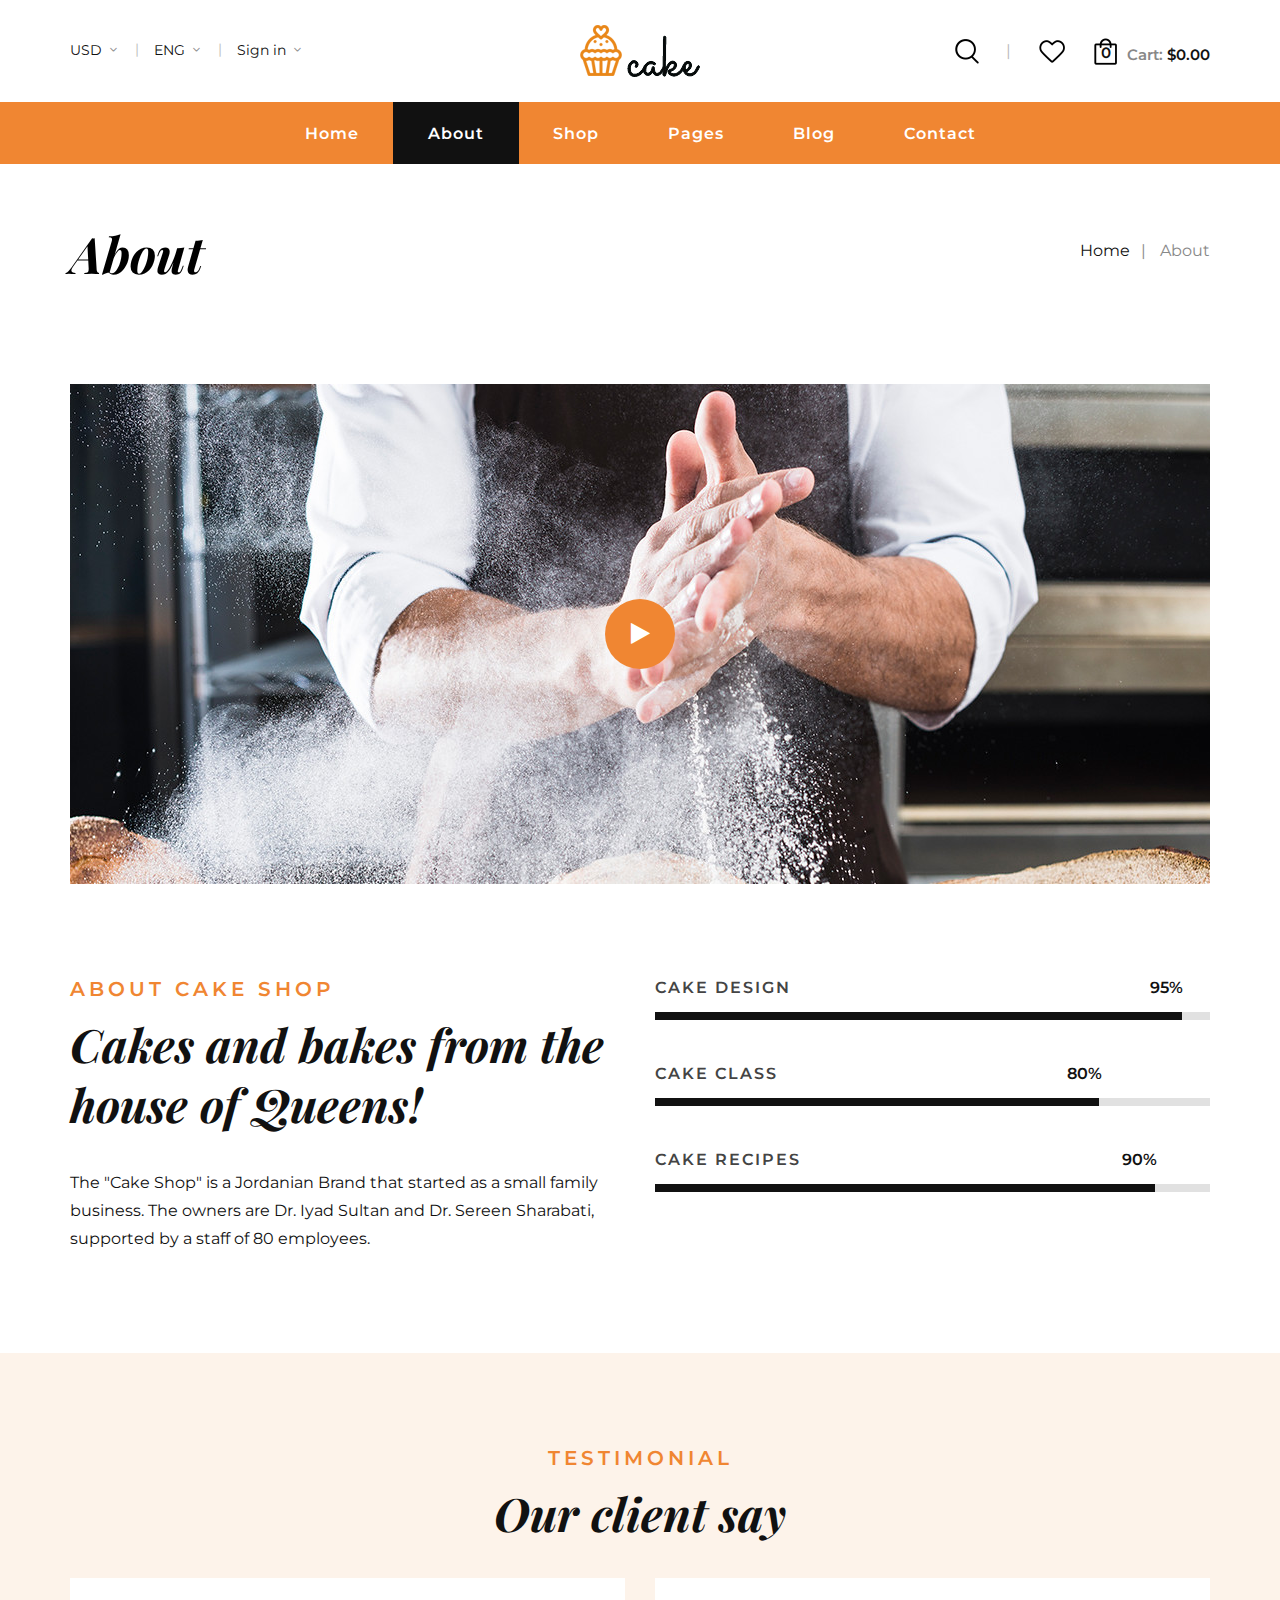
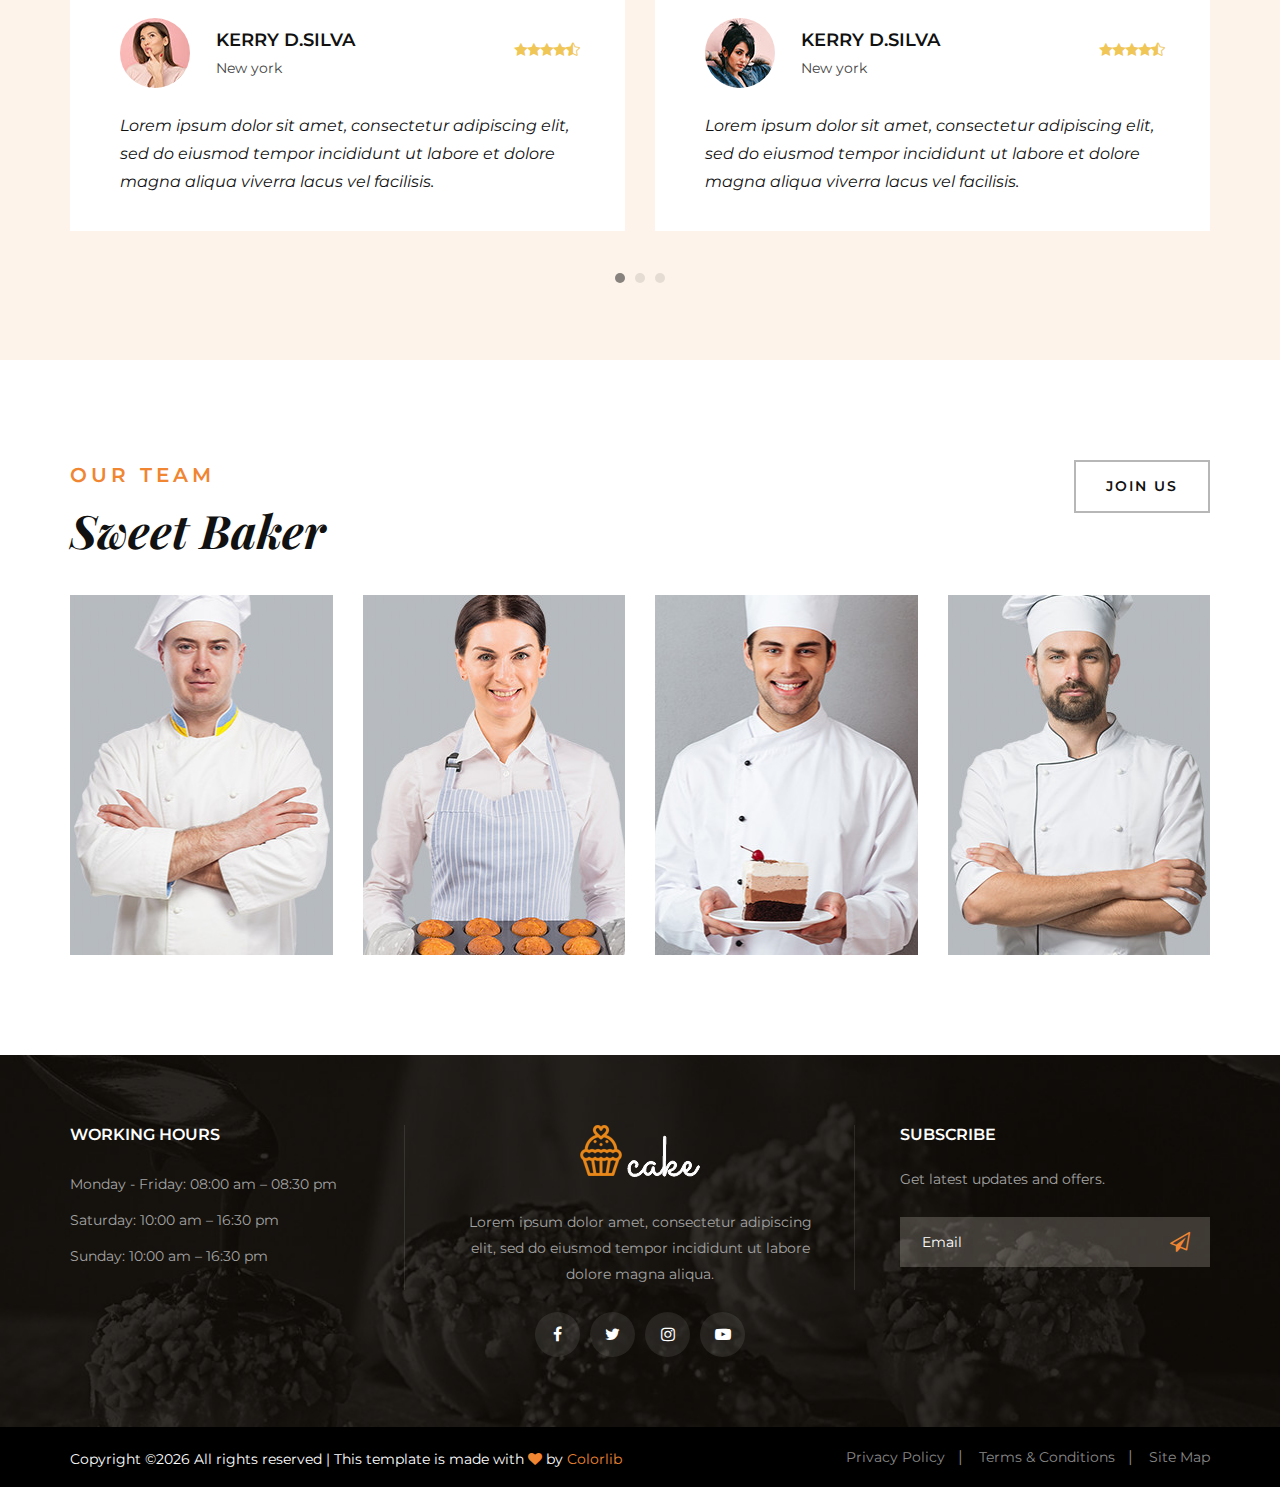
==== about.html @ ea049847 "first commit" ====
<!DOCTYPE html>
<html lang="zxx">

<head>
    <meta charset="UTF-8">
    <meta name="description" content="Cake Template">
    <meta name="keywords" content="Cake, unica, creative, html">
    <meta name="viewport" content="width=device-width, initial-scale=1.0">
    <meta http-equiv="X-UA-Compatible" content="ie=edge">
    <title>Cake | Template</title>

    <!-- Google Font -->
    <link href="https://fonts.googleapis.com/css2?family=Playfair+Display:wght@400;500;600;700;800;900&display=swap"
    rel="stylesheet">
    <link href="https://fonts.googleapis.com/css2?family=Montserrat:wght@300;400;500;600;700;800;900&display=swap"
    rel="stylesheet">

    <!-- Css Styles -->
    <link rel="stylesheet" href="css/bootstrap.min.css" type="text/css">
    <link rel="stylesheet" href="css/flaticon.css" type="text/css">
    <link rel="stylesheet" href="css/barfiller.css" type="text/css">
    <link rel="stylesheet" href="css/magnific-popup.css" type="text/css">
    <link rel="stylesheet" href="css/font-awesome.min.css" type="text/css">
    <link rel="stylesheet" href="css/elegant-icons.css" type="text/css">
    <link rel="stylesheet" href="css/nice-select.css" type="text/css">
    <link rel="stylesheet" href="css/owl.carousel.min.css" type="text/css">
    <link rel="stylesheet" href="css/slicknav.min.css" type="text/css">
    <link rel="stylesheet" href="css/style.css" type="text/css">
</head>

<body>
    <!-- Page Preloder -->
    <div id="preloder">
        <div class="loader"></div>
    </div>

    <!-- Offcanvas Menu Begin -->
    <div class="offcanvas-menu-overlay"></div>
    <div class="offcanvas-menu-wrapper">
        <div class="offcanvas__cart">
            <div class="offcanvas__cart__links">
                <a href="#" class="search-switch"><img src="img/icon/search.png" alt=""></a>
                <a href="#"><img src="img/icon/heart.png" alt=""></a>
            </div>
            <div class="offcanvas__cart__item">
                <a href="#"><img src="img/icon/cart.png" alt=""> <span>0</span></a>
                <div class="cart__price">Cart: <span>$0.00</span></div>
            </div>
        </div>
        <div class="offcanvas__logo">
            <a href="./index.html"><img src="img/logo.png" alt=""></a>
        </div>
        <div id="mobile-menu-wrap"></div>
        <div class="offcanvas__option">
            <ul>
                <li>USD <span class="arrow_carrot-down"></span>
                    <ul>
                        <li>EUR</li>
                        <li>USD</li>
                    </ul>
                </li>
                <li>ENG <span class="arrow_carrot-down"></span>
                    <ul>
                        <li>Spanish</li>
                        <li>ENG</li>
                    </ul>
                </li>
                <li><a href="#">Sign in</a> <span class="arrow_carrot-down"></span></li>
            </ul>
        </div>
    </div>
    <!-- Offcanvas Menu End -->

    <!-- Header Section Begin -->
    <header class="header">
        <div class="header__top">
            <div class="container">
                <div class="row">
                    <div class="col-lg-12">
                        <div class="header__top__inner">
                            <div class="header__top__left">
                                <ul>
                                    <li>USD <span class="arrow_carrot-down"></span>
                                        <ul>
                                            <li>EUR</li>
                                            <li>USD</li>
                                        </ul>
                                    </li>
                                    <li>ENG <span class="arrow_carrot-down"></span>
                                        <ul>
                                            <li>Spanish</li>
                                            <li>ENG</li>
                                        </ul>
                                    </li>
                                    <li><a href="#">Sign in</a> <span class="arrow_carrot-down"></span></li>
                                </ul>
                            </div>
                            <div class="header__logo">
                                <a href="./index.html"><img src="img/logo.png" alt=""></a>
                            </div>
                            <div class="header__top__right">
                                <div class="header__top__right__links">
                                    <a href="#" class="search-switch"><img src="img/icon/search.png" alt=""></a>
                                    <a href="#"><img src="img/icon/heart.png" alt=""></a>
                                </div>
                                <div class="header__top__right__cart">
                                    <a href="#"><img src="img/icon/cart.png" alt=""> <span>0</span></a>
                                    <div class="cart__price">Cart: <span>$0.00</span></div>
                                </div>
                            </div>
                        </div>
                    </div>
                </div>
                <div class="canvas__open"><i class="fa fa-bars"></i></div>
            </div>
        </div>
        <div class="container">
            <div class="row">
                <div class="col-lg-12">
                    <nav class="header__menu mobile-menu">
                        <ul>
                            <li><a href="./index.html">Home</a></li>
                            <li class="active"><a href="./about.html">About</a></li>
                            <li><a href="./shop.html">Shop</a></li>
                            <li><a href="#">Pages</a>
                                <ul class="dropdown">
                                    <li><a href="./shop-details.html">Shop Details</a></li>
                                    <li><a href="./shoping-cart.html">Shoping Cart</a></li>
                                    <li><a href="./checkout.html">Check Out</a></li>
                                    <li><a href="./wisslist.html">Wisslist</a></li>
                                    <li><a href="./Class.html">Class</a></li>
                                    <li><a href="./blog-details.html">Blog Details</a></li>
                                </ul>
                            </li>
                            <li><a href="./blog.html">Blog</a></li>
                            <li><a href="./contact.html">Contact</a></li>
                        </ul>
                    </nav>
                </div>
            </div>
        </div>
    </header>
    <!-- Header Section End -->

    <!-- Breadcrumb Begin -->
    <div class="breadcrumb-option">
        <div class="container">
            <div class="row">
                <div class="col-lg-6 col-md-6 col-sm-6">
                    <div class="breadcrumb__text">
                        <h2>About</h2>
                    </div>
                </div>
                <div class="col-lg-6 col-md-6 col-sm-6">
                    <div class="breadcrumb__links">
                        <a href="./index.html">Home</a>
                        <span>About</span>
                    </div>
                </div>
            </div>
        </div>
    </div>
    <!-- Breadcrumb End -->

    <!-- About Section Begin -->
    <section class="about spad">
        <div class="container">
            <div class="row">
                <div class="col-lg-12">
                    <div class="about__video set-bg" data-setbg="img/about-video.jpg">
                        <a href="https://www.youtube.com/watch?v=8PJ3_p7VqHw&list=RD8PJ3_p7VqHw&start_radio=1"
                        class="play-btn video-popup"><i class="fa fa-play"></i></a>
                    </div>
                </div>
            </div>
            <div class="row">
                <div class="col-lg-6 col-md-6">
                    <div class="about__text">
                        <div class="section-title">
                            <span>About Cake shop</span>
                            <h2>Cakes and bakes from the house of Queens!</h2>
                        </div>
                        <p>The "Cake Shop" is a Jordanian Brand that started as a small family business. The owners are
                        Dr. Iyad Sultan and Dr. Sereen Sharabati, supported by a staff of 80 employees.</p>
                    </div>
                </div>
                <div class="col-lg-6 col-md-6">
                    <div class="about__bar">
                        <div class="about__bar__item">
                            <p>Cake design</p>
                            <div id="bar1" class="barfiller">
                                <div class="tipWrap"><span class="tip"></span></div>
                                <span class="fill" data-percentage="95"></span>
                            </div>
                        </div>
                        <div class="about__bar__item">
                            <p>Cake Class</p>
                            <div id="bar2" class="barfiller">
                                <div class="tipWrap"><span class="tip"></span></div>
                                <span class="fill" data-percentage="80"></span>
                            </div>
                        </div>
                        <div class="about__bar__item">
                            <p>Cake Recipes</p>
                            <div id="bar3" class="barfiller">
                                <div class="tipWrap"><span class="tip"></span></div>
                                <span class="fill" data-percentage="90"></span>
                            </div>
                        </div>
                    </div>
                </div>
            </div>
        </div>
    </section>
    <!-- About Section End -->

    <!-- Testimonial Section Begin -->
    <section class="testimonial spad">
        <div class="container">
            <div class="row">
                <div class="col-lg-12 text-center">
                    <div class="section-title">
                        <span>Testimonial</span>
                        <h2>Our client say</h2>
                    </div>
                </div>
            </div>
            <div class="row">
                <div class="testimonial__slider owl-carousel">
                    <div class="col-lg-6">
                        <div class="testimonial__item">
                            <div class="testimonial__author">
                                <div class="testimonial__author__pic">
                                    <img src="img/testimonial/ta-1.jpg" alt="">
                                </div>
                                <div class="testimonial__author__text">
                                    <h5>Kerry D.Silva</h5>
                                    <span>New york</span>
                                </div>
                            </div>
                            <div class="rating">
                                <span class="icon_star"></span>
                                <span class="icon_star"></span>
                                <span class="icon_star"></span>
                                <span class="icon_star"></span>
                                <span class="icon_star-half_alt"></span>
                            </div>
                            <p>Lorem ipsum dolor sit amet, consectetur adipiscing elit, sed do eiusmod tempor incididunt
                            ut labore et dolore magna aliqua viverra lacus vel facilisis.</p>
                        </div>
                    </div>
                    <div class="col-lg-6">
                        <div class="testimonial__item">
                            <div class="testimonial__author">
                                <div class="testimonial__author__pic">
                                    <img src="img/testimonial/ta-2.jpg" alt="">
                                </div>
                                <div class="testimonial__author__text">
                                    <h5>Kerry D.Silva</h5>
                                    <span>New york</span>
                                </div>
                            </div>
                            <div class="rating">
                                <span class="icon_star"></span>
                                <span class="icon_star"></span>
                                <span class="icon_star"></span>
                                <span class="icon_star"></span>
                                <span class="icon_star-half_alt"></span>
                            </div>
                            <p>Lorem ipsum dolor sit amet, consectetur adipiscing elit, sed do eiusmod tempor incididunt
                            ut labore et dolore magna aliqua viverra lacus vel facilisis.</p>
                        </div>
                    </div>
                    <div class="col-lg-6">
                        <div class="testimonial__item">
                            <div class="testimonial__author">
                                <div class="testimonial__author__pic">
                                    <img src="img/testimonial/ta-1.jpg" alt="">
                                </div>
                                <div class="testimonial__author__text">
                                    <h5>Ophelia Nunez</h5>
                                    <span>London</span>
                                </div>
                            </div>
                            <div class="rating">
                                <span class="icon_star"></span>
                                <span class="icon_star"></span>
                                <span class="icon_star"></span>
                                <span class="icon_star"></span>
                                <span class="icon_star-half_alt"></span>
                            </div>
                            <p>Lorem ipsum dolor sit amet, consectetur adipiscing elit, sed do eiusmod tempor incididunt
                            ut labore et dolore magna aliqua viverra lacus vel facilisis.</p>
                        </div>
                    </div>
                    <div class="col-lg-6">
                        <div class="testimonial__item">
                            <div class="testimonial__author">
                                <div class="testimonial__author__pic">
                                    <img src="img/testimonial/ta-2.jpg" alt="">
                                </div>
                                <div class="testimonial__author__text">
                                    <h5>Kerry D.Silva</h5>
                                    <span>New york</span>
                                </div>
                            </div>
                            <div class="rating">
                                <span class="icon_star"></span>
                                <span class="icon_star"></span>
                                <span class="icon_star"></span>
                                <span class="icon_star"></span>
                                <span class="icon_star-half_alt"></span>
                            </div>
                            <p>Lorem ipsum dolor sit amet, consectetur adipiscing elit, sed do eiusmod tempor incididunt
                            ut labore et dolore magna aliqua viverra lacus vel facilisis.</p>
                        </div>
                    </div>
                    <div class="col-lg-6">
                        <div class="testimonial__item">
                            <div class="testimonial__author">
                                <div class="testimonial__author__pic">
                                    <img src="img/testimonial/ta-1.jpg" alt="">
                                </div>
                                <div class="testimonial__author__text">
                                    <h5>Ophelia Nunez</h5>
                                    <span>London</span>
                                </div>
                            </div>
                            <div class="rating">
                                <span class="icon_star"></span>
                                <span class="icon_star"></span>
                                <span class="icon_star"></span>
                                <span class="icon_star"></span>
                                <span class="icon_star-half_alt"></span>
                            </div>
                            <p>Lorem ipsum dolor sit amet, consectetur adipiscing elit, sed do eiusmod tempor incididunt
                            ut labore et dolore magna aliqua viverra lacus vel facilisis.</p>
                        </div>
                    </div>
                    <div class="col-lg-6">
                        <div class="testimonial__item">
                            <div class="testimonial__author">
                                <div class="testimonial__author__pic">
                                    <img src="img/testimonial/ta-2.jpg" alt="">
                                </div>
                                <div class="testimonial__author__text">
                                    <h5>Kerry D.Silva</h5>
                                    <span>New york</span>
                                </div>
                            </div>
                            <div class="rating">
                                <span class="icon_star"></span>
                                <span class="icon_star"></span>
                                <span class="icon_star"></span>
                                <span class="icon_star"></span>
                                <span class="icon_star-half_alt"></span>
                            </div>
                            <p>Lorem ipsum dolor sit amet, consectetur adipiscing elit, sed do eiusmod tempor incididunt
                            ut labore et dolore magna aliqua viverra lacus vel facilisis.</p>
                        </div>
                    </div>
                </div>
            </div>
        </div>
    </section>
    <!-- Testimonial Section End -->

    <!-- Team Section Begin -->
    <section class="team spad">
        <div class="container">
            <div class="row">
                <div class="col-lg-7 col-md-7 col-sm-7">
                    <div class="section-title">
                        <span>Our team</span>
                        <h2>Sweet Baker </h2>
                    </div>
                </div>
                <div class="col-lg-5 col-md-5 col-sm-5">
                    <div class="team__btn">
                        <a href="#" class="primary-btn">Join Us</a>
                    </div>
                </div>
            </div>
            <div class="row">
                <div class="col-lg-3  col-md-6 col-sm-6">
                    <div class="team__item set-bg" data-setbg="img/team/team-1.jpg">
                        <div class="team__item__text">
                            <h6>Randy Butler</h6>
                            <span>Decorater</span>
                            <div class="team__item__social">
                                <a href="#"><i class="fa fa-facebook"></i></a>
                                <a href="#"><i class="fa fa-twitter"></i></a>
                                <a href="#"><i class="fa fa-instagram"></i></a>
                                <a href="#"><i class="fa fa-youtube-play"></i></a>
                            </div>
                        </div>
                    </div>
                </div>
                <div class="col-lg-3  col-md-6 col-sm-6">
                    <div class="team__item set-bg" data-setbg="img/team/team-2.jpg">
                        <div class="team__item__text">
                            <h6>Randy Butler</h6>
                            <span>Decorater</span>
                            <div class="team__item__social">
                                <a href="#"><i class="fa fa-facebook"></i></a>
                                <a href="#"><i class="fa fa-twitter"></i></a>
                                <a href="#"><i class="fa fa-instagram"></i></a>
                                <a href="#"><i class="fa fa-youtube-play"></i></a>
                            </div>
                        </div>
                    </div>
                </div>
                <div class="col-lg-3  col-md-6 col-sm-6">
                    <div class="team__item set-bg" data-setbg="img/team/team-3.jpg">
                        <div class="team__item__text">
                            <h6>Randy Butler</h6>
                            <span>Decorater</span>
                            <div class="team__item__social">
                                <a href="#"><i class="fa fa-facebook"></i></a>
                                <a href="#"><i class="fa fa-twitter"></i></a>
                                <a href="#"><i class="fa fa-instagram"></i></a>
                                <a href="#"><i class="fa fa-youtube-play"></i></a>
                            </div>
                        </div>
                    </div>
                </div>
                <div class="col-lg-3  col-md-6 col-sm-6">
                    <div class="team__item set-bg" data-setbg="img/team/team-4.jpg">
                        <div class="team__item__text">
                            <h6>Randy Butler</h6>
                            <span>Decorater</span>
                            <div class="team__item__social">
                                <a href="#"><i class="fa fa-facebook"></i></a>
                                <a href="#"><i class="fa fa-twitter"></i></a>
                                <a href="#"><i class="fa fa-instagram"></i></a>
                                <a href="#"><i class="fa fa-youtube-play"></i></a>
                            </div>
                        </div>
                    </div>
                </div>
            </div>
        </div>
    </section>
    <!-- Team Section End -->

    <!-- Footer Section Begin -->
    <footer class="footer set-bg" data-setbg="img/footer-bg.jpg">
        <div class="container">
            <div class="row">
                <div class="col-lg-4 col-md-6 col-sm-6">
                    <div class="footer__widget">
                        <h6>WORKING HOURS</h6>
                        <ul>
                            <li>Monday - Friday: 08:00 am – 08:30 pm</li>
                            <li>Saturday: 10:00 am – 16:30 pm</li>
                            <li>Sunday: 10:00 am – 16:30 pm</li>
                        </ul>
                    </div>
                </div>
                <div class="col-lg-4 col-md-6 col-sm-6">
                    <div class="footer__about">
                        <div class="footer__logo">
                            <a href="#"><img src="img/footer-logo.png" alt=""></a>
                        </div>
                        <p>Lorem ipsum dolor amet, consectetur adipiscing elit, sed do eiusmod tempor incididunt ut
                        labore dolore magna aliqua.</p>
                        <div class="footer__social">
                            <a href="#"><i class="fa fa-facebook"></i></a>
                            <a href="#"><i class="fa fa-twitter"></i></a>
                            <a href="#"><i class="fa fa-instagram"></i></a>
                            <a href="#"><i class="fa fa-youtube-play"></i></a>
                        </div>
                    </div>
                </div>
                <div class="col-lg-4 col-md-6 col-sm-6">
                    <div class="footer__newslatter">
                        <h6>Subscribe</h6>
                        <p>Get latest updates and offers.</p>
                        <form action="#">
                            <input type="text" placeholder="Email">
                            <button type="submit"><i class="fa fa-send-o"></i></button>
                        </form>
                    </div>
                </div>
            </div>
        </div>
        <div class="copyright">
            <div class="container">
                <div class="row">
                    <div class="col-lg-7">
                        <p class="copyright__text text-white"><!-- Link back to Colorlib can't be removed. Template is licensed under CC BY 3.0. -->
                          Copyright &copy;<script>document.write(new Date().getFullYear());</script> All rights reserved | This template is made with <i class="fa fa-heart" aria-hidden="true"></i> by <a href="https://colorlib.com" target="_blank">Colorlib</a>
                          <!-- Link back to Colorlib can't be removed. Template is licensed under CC BY 3.0. -->
                      </p>
                  </div>
                  <div class="col-lg-5">
                    <div class="copyright__widget">
                        <ul>
                            <li><a href="#">Privacy Policy</a></li>
                            <li><a href="#">Terms & Conditions</a></li>
                            <li><a href="#">Site Map</a></li>
                        </ul>
                    </div>
                </div>
            </div>
        </div>
    </div>
</footer>
<!-- Footer Section End -->

<!-- Search Begin -->
<div class="search-model">
    <div class="h-100 d-flex align-items-center justify-content-center">
        <div class="search-close-switch">+</div>
        <form class="search-model-form">
            <input type="text" id="search-input" placeholder="Search here.....">
        </form>
    </div>
</div>
<!-- Search End -->

<!-- Js Plugins -->
<script src="js/jquery-3.3.1.min.js"></script>
<script src="js/bootstrap.min.js"></script>
<script src="js/jquery.nice-select.min.js"></script>
<script src="js/jquery.barfiller.js"></script>
<script src="js/jquery.magnific-popup.min.js"></script>
<script src="js/jquery.slicknav.js"></script>
<script src="js/owl.carousel.min.js"></script>
<script src="js/jquery.nicescroll.min.js"></script>
<script src="js/main.js"></script>
</body>

</html>
---- css/flaticon.css ----
/*
  	Flaticon icon font: Flaticon
  	Creation date: 08/11/2017 08:35
  	*/

@font-face {
  font-family: "Flaticon";
  src: url("../fonts/Flaticon.eot");
  src: url("../fonts/Flaticon.eot?#iefix") format("embedded-opentype"),
       url("../fonts/Flaticon.woff") format("woff"),
       url("../fonts/Flaticon.ttf") format("truetype"),
       url("../fonts/Flaticon.svg#Flaticon") format("svg");
  font-weight: normal;
  font-style: normal;
}

@media screen and (-webkit-min-device-pixel-ratio:0) {
  @font-face {
    font-family: "Flaticon";
    src: url("../fonts/Flaticon.svg#Flaticon") format("svg");
  }
}

[class^="flaticon-"]:before, [class*=" flaticon-"]:before,
[class^="flaticon-"]:after, [class*=" flaticon-"]:after {   
  font-family: Flaticon;
  font-size: 60px;
  font-style: normal;
}

.flaticon-001-strawberry:before { content: "\f100"; }
.flaticon-002-cake-14:before { content: "\f101"; }
.flaticon-003-cake-13:before { content: "\f102"; }
.flaticon-004-piece-of-cake:before { content: "\f103"; }
.flaticon-005-pancake:before { content: "\f104"; }
.flaticon-006-macarons:before { content: "\f105"; }
.flaticon-007-cake-12:before { content: "\f106"; }
.flaticon-008-lollipop-1:before { content: "\f107"; }
.flaticon-009-lollipop:before { content: "\f108"; }
.flaticon-010-cake-11:before { content: "\f109"; }
.flaticon-011-ice-cream-11:before { content: "\f10a"; }
.flaticon-012-ice-cream-10:before { content: "\f10b"; }
.flaticon-013-ice-cream-9:before { content: "\f10c"; }
.flaticon-014-ice-cream-8:before { content: "\f10d"; }
.flaticon-015-ice-cream-7:before { content: "\f10e"; }
.flaticon-016-ice-cream-6:before { content: "\f10f"; }
.flaticon-017-ice-cream-5:before { content: "\f110"; }
.flaticon-018-ice-cream-4:before { content: "\f111"; }
.flaticon-019-ice-cream-3:before { content: "\f112"; }
.flaticon-020-ice-cream-2:before { content: "\f113"; }
.flaticon-021-ice-cream-1:before { content: "\f114"; }
.flaticon-022-ice-cream:before { content: "\f115"; }
.flaticon-023-doughnut:before { content: "\f116"; }
.flaticon-024-cupcake-8:before { content: "\f117"; }
.flaticon-025-cupcake-7:before { content: "\f118"; }
.flaticon-026-cupcake-6:before { content: "\f119"; }
.flaticon-027-cupcake-5:before { content: "\f11a"; }
.flaticon-028-cupcake-4:before { content: "\f11b"; }
.flaticon-029-cupcake-3:before { content: "\f11c"; }
.flaticon-030-cupcake-2:before { content: "\f11d"; }
.flaticon-031-cupcake-1:before { content: "\f11e"; }
.flaticon-032-cupcake:before { content: "\f11f"; }
.flaticon-033-cake-10:before { content: "\f120"; }
.flaticon-034-chocolate-roll:before { content: "\f121"; }
.flaticon-035-cake-9:before { content: "\f122"; }
.flaticon-036-chocolate-1:before { content: "\f123"; }
.flaticon-037-chocolate:before { content: "\f124"; }
.flaticon-038-cake-8:before { content: "\f125"; }
.flaticon-039-candy-2:before { content: "\f126"; }
.flaticon-040-candy-1:before { content: "\f127"; }
.flaticon-041-candy:before { content: "\f128"; }
.flaticon-042-candies:before { content: "\f129"; }
.flaticon-043-cake-7:before { content: "\f12a"; }
.flaticon-044-cake-6:before { content: "\f12b"; }
.flaticon-045-cake-5:before { content: "\f12c"; }
.flaticon-046-cake-4:before { content: "\f12d"; }
.flaticon-047-cake-3:before { content: "\f12e"; }
.flaticon-048-cake-2:before { content: "\f12f"; }
.flaticon-049-cake-1:before { content: "\f130"; }
.flaticon-050-cake:before { content: "\f131"; }
---- css/barfiller.css ----
.barfiller {
    width:100%;
    height:12px;
    background:#fcfcfc;
    border:1px solid #ccc;
    position:relative;
    margin-bottom:20px;
    box-shadow: inset 1px 4px 9px -6px rgba(0,0,0,.5); 
    -moz-box-shadow: inset 1px 4px 9px -6px rgba(0,0,0,.5); 
}

.barfiller .fill {
    display:block;
    position:relative;
    width:0px;
    height:100%;
    background:#333;
    z-index:1;
}

.barfiller .tipWrap {
    display:none;
}

.barfiller .tip {
    margin-top:-30px;
    padding:2px 4px;
    font-size:11px;
    color:#fff;
    left:0px;
    position:absolute;
    z-index:2;
    background: #333;
} 

.barfiller .tip:after {
    border:solid;
    border-color:rgba(0,0,0,.8) transparent;
    border-width:6px 6px 0 6px;
    content:"";
    display:block;
    position:absolute;
    left:9px;
    top:100%;
    z-index:9
}
---- css/elegant-icons.css ----
@font-face {
	font-family: 'ElegantIcons';
	src:url('../fonts/ElegantIcons.eot');
	src:url('../fonts/ElegantIcons.eot?#iefix') format('embedded-opentype'),
		url('../fonts/ElegantIcons.woff') format('woff'),
		url('../fonts/ElegantIcons.ttf') format('truetype'),
		url('../fonts/ElegantIcons.svg#ElegantIcons') format('svg');
	font-weight: normal;
	font-style: normal;
}

/* Use the following CSS code if you want to use data attributes for inserting your icons */
[data-icon]:before {
	font-family: 'ElegantIcons';
	content: attr(data-icon);
	speak: none;
	font-weight: normal;
	font-variant: normal;
	text-transform: none;
	line-height: 1;
	-webkit-font-smoothing: antialiased;
	-moz-osx-font-smoothing: grayscale;
}

/* Use the following CSS code if you want to have a class per icon */
/*
Instead of a list of all class selectors,
you can use the generic selector below, but it's slower:
[class*="your-class-prefix"] {
*/
.arrow_up, .arrow_down, .arrow_left, .arrow_right, .arrow_left-up, .arrow_right-up, .arrow_right-down, .arrow_left-down, .arrow-up-down, .arrow_up-down_alt, .arrow_left-right_alt, .arrow_left-right, .arrow_expand_alt2, .arrow_expand_alt, .arrow_condense, .arrow_expand, .arrow_move, .arrow_carrot-up, .arrow_carrot-down, .arrow_carrot-left, .arrow_carrot-right, .arrow_carrot-2up, .arrow_carrot-2down, .arrow_carrot-2left, .arrow_carrot-2right, .arrow_carrot-up_alt2, .arrow_carrot-down_alt2, .arrow_carrot-left_alt2, .arrow_carrot-right_alt2, .arrow_carrot-2up_alt2, .arrow_carrot-2down_alt2, .arrow_carrot-2left_alt2, .arrow_carrot-2right_alt2, .arrow_triangle-up, .arrow_triangle-down, .arrow_triangle-left, .arrow_triangle-right, .arrow_triangle-up_alt2, .arrow_triangle-down_alt2, .arrow_triangle-left_alt2, .arrow_triangle-right_alt2, .arrow_back, .icon_minus-06, .icon_plus, .icon_close, .icon_check, .icon_minus_alt2, .icon_plus_alt2, .icon_close_alt2, .icon_check_alt2, .icon_zoom-out_alt, .icon_zoom-in_alt, .icon_search, .icon_box-empty, .icon_box-selected, .icon_minus-box, .icon_plus-box, .icon_box-checked, .icon_circle-empty, .icon_circle-slelected, .icon_stop_alt2, .icon_stop, .icon_pause_alt2, .icon_pause, .icon_menu, .icon_menu-square_alt2, .icon_menu-circle_alt2, .icon_ul, .icon_ol, .icon_adjust-horiz, .icon_adjust-vert, .icon_document_alt, .icon_documents_alt, .icon_pencil, .icon_pencil-edit_alt, .icon_pencil-edit, .icon_folder-alt, .icon_folder-open_alt, .icon_folder-add_alt, .icon_info_alt, .icon_error-oct_alt, .icon_error-circle_alt, .icon_error-triangle_alt, .icon_question_alt2, .icon_question, .icon_comment_alt, .icon_chat_alt, .icon_vol-mute_alt, .icon_volume-low_alt, .icon_volume-high_alt, .icon_quotations, .icon_quotations_alt2, .icon_clock_alt, .icon_lock_alt, .icon_lock-open_alt, .icon_key_alt, .icon_cloud_alt, .icon_cloud-upload_alt, .icon_cloud-download_alt, .icon_image, .icon_images, .icon_lightbulb_alt, .icon_gift_alt, .icon_house_alt, .icon_genius, .icon_mobile, .icon_tablet, .icon_laptop, .icon_desktop, .icon_camera_alt, .icon_mail_alt, .icon_cone_alt, .icon_ribbon_alt, .icon_bag_alt, .icon_creditcard, .icon_cart_alt, .icon_paperclip, .icon_tag_alt, .icon_tags_alt, .icon_trash_alt, .icon_cursor_alt, .icon_mic_alt, .icon_compass_alt, .icon_pin_alt, .icon_pushpin_alt, .icon_map_alt, .icon_drawer_alt, .icon_toolbox_alt, .icon_book_alt, .icon_calendar, .icon_film, .icon_table, .icon_contacts_alt, .icon_headphones, .icon_lifesaver, .icon_piechart, .icon_refresh, .icon_link_alt, .icon_link, .icon_loading, .icon_blocked, .icon_archive_alt, .icon_heart_alt, .icon_star_alt, .icon_star-half_alt, .icon_star, .icon_star-half, .icon_tools, .icon_tool, .icon_cog, .icon_cogs, .arrow_up_alt, .arrow_down_alt, .arrow_left_alt, .arrow_right_alt, .arrow_left-up_alt, .arrow_right-up_alt, .arrow_right-down_alt, .arrow_left-down_alt, .arrow_condense_alt, .arrow_expand_alt3, .arrow_carrot_up_alt, .arrow_carrot-down_alt, .arrow_carrot-left_alt, .arrow_carrot-right_alt, .arrow_carrot-2up_alt, .arrow_carrot-2dwnn_alt, .arrow_carrot-2left_alt, .arrow_carrot-2right_alt, .arrow_triangle-up_alt, .arrow_triangle-down_alt, .arrow_triangle-left_alt, .arrow_triangle-right_alt, .icon_minus_alt, .icon_plus_alt, .icon_close_alt, .icon_check_alt, .icon_zoom-out, .icon_zoom-in, .icon_stop_alt, .icon_menu-square_alt, .icon_menu-circle_alt, .icon_document, .icon_documents, .icon_pencil_alt, .icon_folder, .icon_folder-open, .icon_folder-add, .icon_folder_upload, .icon_folder_download, .icon_info, .icon_error-circle, .icon_error-oct, .icon_error-triangle, .icon_question_alt, .icon_comment, .icon_chat, .icon_vol-mute, .icon_volume-low, .icon_volume-high, .icon_quotations_alt, .icon_clock, .icon_lock, .icon_lock-open, .icon_key, .icon_cloud, .icon_cloud-upload, .icon_cloud-download, .icon_lightbulb, .icon_gift, .icon_house, .icon_camera, .icon_mail, .icon_cone, .icon_ribbon, .icon_bag, .icon_cart, .icon_tag, .icon_tags, .icon_trash, .icon_cursor, .icon_mic, .icon_compass, .icon_pin, .icon_pushpin, .icon_map, .icon_drawer, .icon_toolbox, .icon_book, .icon_contacts, .icon_archive, .icon_heart, .icon_profile, .icon_group, .icon_grid-2x2, .icon_grid-3x3, .icon_music, .icon_pause_alt, .icon_phone, .icon_upload, .icon_download, .social_facebook, .social_twitter, .social_pinterest, .social_googleplus, .social_tumblr, .social_tumbleupon, .social_wordpress, .social_instagram, .social_dribbble, .social_vimeo, .social_linkedin, .social_rss, .social_deviantart, .social_share, .social_myspace, .social_skype, .social_youtube, .social_picassa, .social_googledrive, .social_flickr, .social_blogger, .social_spotify, .social_delicious, .social_facebook_circle, .social_twitter_circle, .social_pinterest_circle, .social_googleplus_circle, .social_tumblr_circle, .social_stumbleupon_circle, .social_wordpress_circle, .social_instagram_circle, .social_dribbble_circle, .social_vimeo_circle, .social_linkedin_circle, .social_rss_circle, .social_deviantart_circle, .social_share_circle, .social_myspace_circle, .social_skype_circle, .social_youtube_circle, .social_picassa_circle, .social_googledrive_alt2, .social_flickr_circle, .social_blogger_circle, .social_spotify_circle, .social_delicious_circle, .social_facebook_square, .social_twitter_square, .social_pinterest_square, .social_googleplus_square, .social_tumblr_square, .social_stumbleupon_square, .social_wordpress_square, .social_instagram_square, .social_dribbble_square, .social_vimeo_square, .social_linkedin_square, .social_rss_square, .social_deviantart_square, .social_share_square, .social_myspace_square, .social_skype_square, .social_youtube_square, .social_picassa_square, .social_googledrive_square, .social_flickr_square, .social_blogger_square, .social_spotify_square, .social_delicious_square, .icon_printer, .icon_calulator, .icon_building, .icon_floppy, .icon_drive, .icon_search-2, .icon_id, .icon_id-2, .icon_puzzle, .icon_like, .icon_dislike, .icon_mug, .icon_currency, .icon_wallet, .icon_pens, .icon_easel, .icon_flowchart, .icon_datareport, .icon_briefcase, .icon_shield, .icon_percent, .icon_globe, .icon_globe-2, .icon_target, .icon_hourglass, .icon_balance, .icon_rook, .icon_printer-alt, .icon_calculator_alt, .icon_building_alt, .icon_floppy_alt, .icon_drive_alt, .icon_search_alt, .icon_id_alt, .icon_id-2_alt, .icon_puzzle_alt, .icon_like_alt, .icon_dislike_alt, .icon_mug_alt, .icon_currency_alt, .icon_wallet_alt, .icon_pens_alt, .icon_easel_alt, .icon_flowchart_alt, .icon_datareport_alt, .icon_briefcase_alt, .icon_shield_alt, .icon_percent_alt, .icon_globe_alt, .icon_clipboard {
	font-family: 'ElegantIcons';
	speak: none;
	font-style: normal;
	font-weight: normal;
	font-variant: normal;
	text-transform: none;
	line-height: 1;
	-webkit-font-smoothing: antialiased;
}
.arrow_up:before {
	content: "\21";
}
.arrow_down:before {
	content: "\22";
}
.arrow_left:before {
	content: "\23";
}
.arrow_right:before {
	content: "\24";
}
.arrow_left-up:before {
	content: "\25";
}
.arrow_right-up:before {
	content: "\26";
}
.arrow_right-down:before {
	content: "\27";
}
.arrow_left-down:before {
	content: "\28";
}
.arrow-up-down:before {
	content: "\29";
}
.arrow_up-down_alt:before {
	content: "\2a";
}
.arrow_left-right_alt:before {
	content: "\2b";
}
.arrow_left-right:before {
	content: "\2c";
}
.arrow_expand_alt2:before {
	content: "\2d";
}
.arrow_expand_alt:before {
	content: "\2e";
}
.arrow_condense:before {
	content: "\2f";
}
.arrow_expand:before {
	content: "\30";
}
.arrow_move:before {
	content: "\31";
}
.arrow_carrot-up:before {
	content: "\32";
}
.arrow_carrot-down:before {
	content: "\33";
}
.arrow_carrot-left:before {
	content: "\34";
}
.arrow_carrot-right:before {
	content: "\35";
}
.arrow_carrot-2up:before {
	content: "\36";
}
.arrow_carrot-2down:before {
	content: "\37";
}
.arrow_carrot-2left:before {
	content: "\38";
}
.arrow_carrot-2right:before {
	content: "\39";
}
.arrow_carrot-up_alt2:before {
	content: "\3a";
}
.arrow_carrot-down_alt2:before {
	content: "\3b";
}
.arrow_carrot-left_alt2:before {
	content: "\3c";
}
.arrow_carrot-right_alt2:before {
	content: "\3d";
}
.arrow_carrot-2up_alt2:before {
	content: "\3e";
}
.arrow_carrot-2down_alt2:before {
	content: "\3f";
}
.arrow_carrot-2left_alt2:before {
	content: "\40";
}
.arrow_carrot-2right_alt2:before {
	content: "\41";
}
.arrow_triangle-up:before {
	content: "\42";
}
.arrow_triangle-down:before {
	content: "\43";
}
.arrow_triangle-left:before {
	content: "\44";
}
.arrow_triangle-right:before {
	content: "\45";
}
.arrow_triangle-up_alt2:before {
	content: "\46";
}
.arrow_triangle-down_alt2:before {
	content: "\47";
}
.arrow_triangle-left_alt2:before {
	content: "\48";
}
.arrow_triangle-right_alt2:before {
	content: "\49";
}
.arrow_back:before {
	content: "\4a";
}
.icon_minus-06:before {
	content: "\4b";
}
.icon_plus:before {
	content: "\4c";
}
.icon_close:before {
	content: "\4d";
}
.icon_check:before {
	content: "\4e";
}
.icon_minus_alt2:before {
	content: "\4f";
}
.icon_plus_alt2:before {
	content: "\50";
}
.icon_close_alt2:before {
	content: "\51";
}
.icon_check_alt2:before {
	content: "\52";
}
.icon_zoom-out_alt:before {
	content: "\53";
}
.icon_zoom-in_alt:before {
	content: "\54";
}
.icon_search:before {
	content: "\55";
}
.icon_box-empty:before {
	content: "\56";
}
.icon_box-selected:before {
	content: "\57";
}
.icon_minus-box:before {
	content: "\58";
}
.icon_plus-box:before {
	content: "\59";
}
.icon_box-checked:before {
	content: "\5a";
}
.icon_circle-empty:before {
	content: "\5b";
}
.icon_circle-slelected:before {
	content: "\5c";
}
.icon_stop_alt2:before {
	content: "\5d";
}
.icon_stop:before {
	content: "\5e";
}
.icon_pause_alt2:before {
	content: "\5f";
}
.icon_pause:before {
	content: "\60";
}
.icon_menu:before {
	content: "\61";
}
.icon_menu-square_alt2:before {
	content: "\62";
}
.icon_menu-circle_alt2:before {
	content: "\63";
}
.icon_ul:before {
	content: "\64";
}
.icon_ol:before {
	content: "\65";
}
.icon_adjust-horiz:before {
	content: "\66";
}
.icon_adjust-vert:before {
	content: "\67";
}
.icon_document_alt:before {
	content: "\68";
}
.icon_documents_alt:before {
	content: "\69";
}
.icon_pencil:before {
	content: "\6a";
}
.icon_pencil-edit_alt:before {
	content: "\6b";
}
.icon_pencil-edit:before {
	content: "\6c";
}
.icon_folder-alt:before {
	content: "\6d";
}
.icon_folder-open_alt:before {
	content: "\6e";
}
.icon_folder-add_alt:before {
	content: "\6f";
}
.icon_info_alt:before {
	content: "\70";
}
.icon_error-oct_alt:before {
	content: "\71";
}
.icon_error-circle_alt:before {
	content: "\72";
}
.icon_error-triangle_alt:before {
	content: "\73";
}
.icon_question_alt2:before {
	content: "\74";
}
.icon_question:before {
	content: "\75";
}
.icon_comment_alt:before {
	content: "\76";
}
.icon_chat_alt:before {
	content: "\77";
}
.icon_vol-mute_alt:before {
	content: "\78";
}
.icon_volume-low_alt:before {
	content: "\79";
}
.icon_volume-high_alt:before {
	content: "\7a";
}
.icon_quotations:before {
	content: "\7b";
}
.icon_quotations_alt2:before {
	content: "\7c";
}
.icon_clock_alt:before {
	content: "\7d";
}
.icon_lock_alt:before {
	content: "\7e";
}
.icon_lock-open_alt:before {
	content: "\e000";
}
.icon_key_alt:before {
	content: "\e001";
}
.icon_cloud_alt:before {
	content: "\e002";
}
.icon_cloud-upload_alt:before {
	content: "\e003";
}
.icon_cloud-download_alt:before {
	content: "\e004";
}
.icon_image:before {
	content: "\e005";
}
.icon_images:before {
	content: "\e006";
}
.icon_lightbulb_alt:before {
	content: "\e007";
}
.icon_gift_alt:before {
	content: "\e008";
}
.icon_house_alt:before {
	content: "\e009";
}
.icon_genius:before {
	content: "\e00a";
}
.icon_mobile:before {
	content: "\e00b";
}
.icon_tablet:before {
	content: "\e00c";
}
.icon_laptop:before {
	content: "\e00d";
}
.icon_desktop:before {
	content: "\e00e";
}
.icon_camera_alt:before {
	content: "\e00f";
}
.icon_mail_alt:before {
	content: "\e010";
}
.icon_cone_alt:before {
	content: "\e011";
}
.icon_ribbon_alt:before {
	content: "\e012";
}
.icon_bag_alt:before {
	content: "\e013";
}
.icon_creditcard:before {
	content: "\e014";
}
.icon_cart_alt:before {
	content: "\e015";
}
.icon_paperclip:before {
	content: "\e016";
}
.icon_tag_alt:before {
	content: "\e017";
}
.icon_tags_alt:before {
	content: "\e018";
}
.icon_trash_alt:before {
	content: "\e019";
}
.icon_cursor_alt:before {
	content: "\e01a";
}
.icon_mic_alt:before {
	content: "\e01b";
}
.icon_compass_alt:before {
	content: "\e01c";
}
.icon_pin_alt:before {
	content: "\e01d";
}
.icon_pushpin_alt:before {
	content: "\e01e";
}
.icon_map_alt:before {
	content: "\e01f";
}
.icon_drawer_alt:before {
	content: "\e020";
}
.icon_toolbox_alt:before {
	content: "\e021";
}
.icon_book_alt:before {
	content: "\e022";
}
.icon_calendar:before {
	content: "\e023";
}
.icon_film:before {
	content: "\e024";
}
.icon_table:before {
	content: "\e025";
}
.icon_contacts_alt:before {
	content: "\e026";
}
.icon_headphones:before {
	content: "\e027";
}
.icon_lifesaver:before {
	content: "\e028";
}
.icon_piechart:before {
	content: "\e029";
}
.icon_refresh:before {
	content: "\e02a";
}
.icon_link_alt:before {
	content: "\e02b";
}
.icon_link:before {
	content: "\e02c";
}
.icon_loading:before {
	content: "\e02d";
}
.icon_blocked:before {
	content: "\e02e";
}
.icon_archive_alt:before {
	content: "\e02f";
}
.icon_heart_alt:before {
	content: "\e030";
}
.icon_star_alt:before {
	content: "\e031";
}
.icon_star-half_alt:before {
	content: "\e032";
}
.icon_star:before {
	content: "\e033";
}
.icon_star-half:before {
	content: "\e034";
}
.icon_tools:before {
	content: "\e035";
}
.icon_tool:before {
	content: "\e036";
}
.icon_cog:before {
	content: "\e037";
}
.icon_cogs:before {
	content: "\e038";
}
.arrow_up_alt:before {
	content: "\e039";
}
.arrow_down_alt:before {
	content: "\e03a";
}
.arrow_left_alt:before {
	content: "\e03b";
}
.arrow_right_alt:before {
	content: "\e03c";
}
.arrow_left-up_alt:before {
	content: "\e03d";
}
.arrow_right-up_alt:before {
	content: "\e03e";
}
.arrow_right-down_alt:before {
	content: "\e03f";
}
.arrow_left-down_alt:before {
	content: "\e040";
}
.arrow_condense_alt:before {
	content: "\e041";
}
.arrow_expand_alt3:before {
	content: "\e042";
}
.arrow_carrot_up_alt:before {
	content: "\e043";
}
.arrow_carrot-down_alt:before {
	content: "\e044";
}
.arrow_carrot-left_alt:before {
	content: "\e045";
}
.arrow_carrot-right_alt:before {
	content: "\e046";
}
.arrow_carrot-2up_alt:before {
	content: "\e047";
}
.arrow_carrot-2dwnn_alt:before {
	content: "\e048";
}
.arrow_carrot-2left_alt:before {
	content: "\e049";
}
.arrow_carrot-2right_alt:before {
	content: "\e04a";
}
.arrow_triangle-up_alt:before {
	content: "\e04b";
}
.arrow_triangle-down_alt:before {
	content: "\e04c";
}
.arrow_triangle-left_alt:before {
	content: "\e04d";
}
.arrow_triangle-right_alt:before {
	content: "\e04e";
}
.icon_minus_alt:before {
	content: "\e04f";
}
.icon_plus_alt:before {
	content: "\e050";
}
.icon_close_alt:before {
	content: "\e051";
}
.icon_check_alt:before {
	content: "\e052";
}
.icon_zoom-out:before {
	content: "\e053";
}
.icon_zoom-in:before {
	content: "\e054";
}
.icon_stop_alt:before {
	content: "\e055";
}
.icon_menu-square_alt:before {
	content: "\e056";
}
.icon_menu-circle_alt:before {
	content: "\e057";
}
.icon_document:before {
	content: "\e058";
}
.icon_documents:before {
	content: "\e059";
}
.icon_pencil_alt:before {
	content: "\e05a";
}
.icon_folder:before {
	content: "\e05b";
}
.icon_folder-open:before {
	content: "\e05c";
}
.icon_folder-add:before {
	content: "\e05d";
}
.icon_folder_upload:before {
	content: "\e05e";
}
.icon_folder_download:before {
	content: "\e05f";
}
.icon_info:before {
	content: "\e060";
}
.icon_error-circle:before {
	content: "\e061";
}
.icon_error-oct:before {
	content: "\e062";
}
.icon_error-triangle:before {
	content: "\e063";
}
.icon_question_alt:before {
	content: "\e064";
}
.icon_comment:before {
	content: "\e065";
}
.icon_chat:before {
	content: "\e066";
}
.icon_vol-mute:before {
	content: "\e067";
}
.icon_volume-low:before {
	content: "\e068";
}
.icon_volume-high:before {
	content: "\e069";
}
.icon_quotations_alt:before {
	content: "\e06a";
}
.icon_clock:before {
	content: "\e06b";
}
.icon_lock:before {
	content: "\e06c";
}
.icon_lock-open:before {
	content: "\e06d";
}
.icon_key:before {
	content: "\e06e";
}
.icon_cloud:before {
	content: "\e06f";
}
.icon_cloud-upload:before {
	content: "\e070";
}
.icon_cloud-download:before {
	content: "\e071";
}
.icon_lightbulb:before {
	content: "\e072";
}
.icon_gift:before {
	content: "\e073";
}
.icon_house:before {
	content: "\e074";
}
.icon_camera:before {
	content: "\e075";
}
.icon_mail:before {
	content: "\e076";
}
.icon_cone:before {
	content: "\e077";
}
.icon_ribbon:before {
	content: "\e078";
}
.icon_bag:before {
	content: "\e079";
}
.icon_cart:before {
	content: "\e07a";
}
.icon_tag:before {
	content: "\e07b";
}
.icon_tags:before {
	content: "\e07c";
}
.icon_trash:before {
	content: "\e07d";
}
.icon_cursor:before {
	content: "\e07e";
}
.icon_mic:before {
	content: "\e07f";
}
.icon_compass:before {
	content: "\e080";
}
.icon_pin:before {
	content: "\e081";
}
.icon_pushpin:before {
	content: "\e082";
}
.icon_map:before {
	content: "\e083";
}
.icon_drawer:before {
	content: "\e084";
}
.icon_toolbox:before {
	content: "\e085";
}
.icon_book:before {
	content: "\e086";
}
.icon_contacts:before {
	content: "\e087";
}
.icon_archive:before {
	content: "\e088";
}
.icon_heart:before {
	content: "\e089";
}
.icon_profile:before {
	content: "\e08a";
}
.icon_group:before {
	content: "\e08b";
}
.icon_grid-2x2:before {
	content: "\e08c";
}
.icon_grid-3x3:before {
	content: "\e08d";
}
.icon_music:before {
	content: "\e08e";
}
.icon_pause_alt:before {
	content: "\e08f";
}
.icon_phone:before {
	content: "\e090";
}
.icon_upload:before {
	content: "\e091";
}
.icon_download:before {
	content: "\e092";
}
.social_facebook:before {
	content: "\e093";
}
.social_twitter:before {
	content: "\e094";
}
.social_pinterest:before {
	content: "\e095";
}
.social_googleplus:before {
	content: "\e096";
}
.social_tumblr:before {
	content: "\e097";
}
.social_tumbleupon:before {
	content: "\e098";
}
.social_wordpress:before {
	content: "\e099";
}
.social_instagram:before {
	content: "\e09a";
}
.social_dribbble:before {
	content: "\e09b";
}
.social_vimeo:before {
	content: "\e09c";
}
.social_linkedin:before {
	content: "\e09d";
}
.social_rss:before {
	content: "\e09e";
}
.social_deviantart:before {
	content: "\e09f";
}
.social_share:before {
	content: "\e0a0";
}
.social_myspace:before {
	content: "\e0a1";
}
.social_skype:before {
	content: "\e0a2";
}
.social_youtube:before {
	content: "\e0a3";
}
.social_picassa:before {
	content: "\e0a4";
}
.social_googledrive:before {
	content: "\e0a5";
}
.social_flickr:before {
	content: "\e0a6";
}
.social_blogger:before {
	content: "\e0a7";
}
.social_spotify:before {
	content: "\e0a8";
}
.social_delicious:before {
	content: "\e0a9";
}
.social_facebook_circle:before {
	content: "\e0aa";
}
.social_twitter_circle:before {
	content: "\e0ab";
}
.social_pinterest_circle:before {
	content: "\e0ac";
}
.social_googleplus_circle:before {
	content: "\e0ad";
}
.social_tumblr_circle:before {
	content: "\e0ae";
}
.social_stumbleupon_circle:before {
	content: "\e0af";
}
.social_wordpress_circle:before {
	content: "\e0b0";
}
.social_instagram_circle:before {
	content: "\e0b1";
}
.social_dribbble_circle:before {
	content: "\e0b2";
}
.social_vimeo_circle:before {
	content: "\e0b3";
}
.social_linkedin_circle:before {
	content: "\e0b4";
}
.social_rss_circle:before {
	content: "\e0b5";
}
.social_deviantart_circle:before {
	content: "\e0b6";
}
.social_share_circle:before {
	content: "\e0b7";
}
.social_myspace_circle:before {
	content: "\e0b8";
}
.social_skype_circle:before {
	content: "\e0b9";
}
.social_youtube_circle:before {
	content: "\e0ba";
}
.social_picassa_circle:before {
	content: "\e0bb";
}
.social_googledrive_alt2:before {
	content: "\e0bc";
}
.social_flickr_circle:before {
	content: "\e0bd";
}
.social_blogger_circle:before {
	content: "\e0be";
}
.social_spotify_circle:before {
	content: "\e0bf";
}
.social_delicious_circle:before {
	content: "\e0c0";
}
.social_facebook_square:before {
	content: "\e0c1";
}
.social_twitter_square:before {
	content: "\e0c2";
}
.social_pinterest_square:before {
	content: "\e0c3";
}
.social_googleplus_square:before {
	content: "\e0c4";
}
.social_tumblr_square:before {
	content: "\e0c5";
}
.social_stumbleupon_square:before {
	content: "\e0c6";
}
.social_wordpress_square:before {
	content: "\e0c7";
}
.social_instagram_square:before {
	content: "\e0c8";
}
.social_dribbble_square:before {
	content: "\e0c9";
}
.social_vimeo_square:before {
	content: "\e0ca";
}
.social_linkedin_square:before {
	content: "\e0cb";
}
.social_rss_square:before {
	content: "\e0cc";
}
.social_deviantart_square:before {
	content: "\e0cd";
}
.social_share_square:before {
	content: "\e0ce";
}
.social_myspace_square:before {
	content: "\e0cf";
}
.social_skype_square:before {
	content: "\e0d0";
}
.social_youtube_square:before {
	content: "\e0d1";
}
.social_picassa_square:before {
	content: "\e0d2";
}
.social_googledrive_square:before {
	content: "\e0d3";
}
.social_flickr_square:before {
	content: "\e0d4";
}
.social_blogger_square:before {
	content: "\e0d5";
}
.social_spotify_square:before {
	content: "\e0d6";
}
.social_delicious_square:before {
	content: "\e0d7";
}
.icon_printer:before {
	content: "\e103";
}
.icon_calulator:before {
	content: "\e0ee";
}
.icon_building:before {
	content: "\e0ef";
}
.icon_floppy:before {
	content: "\e0e8";
}
.icon_drive:before {
	content: "\e0ea";
}
.icon_search-2:before {
	content: "\e101";
}
.icon_id:before {
	content: "\e107";
}
.icon_id-2:before {
	content: "\e108";
}
.icon_puzzle:before {
	content: "\e102";
}
.icon_like:before {
	content: "\e106";
}
.icon_dislike:before {
	content: "\e0eb";
}
.icon_mug:before {
	content: "\e105";
}
.icon_currency:before {
	content: "\e0ed";
}
.icon_wallet:before {
	content: "\e100";
}
.icon_pens:before {
	content: "\e104";
}
.icon_easel:before {
	content: "\e0e9";
}
.icon_flowchart:before {
	content: "\e109";
}
.icon_datareport:before {
	content: "\e0ec";
}
.icon_briefcase:before {
	content: "\e0fe";
}
.icon_shield:before {
	content: "\e0f6";
}
.icon_percent:before {
	content: "\e0fb";
}
.icon_globe:before {
	content: "\e0e2";
}
.icon_globe-2:before {
	content: "\e0e3";
}
.icon_target:before {
	content: "\e0f5";
}
.icon_hourglass:before {
	content: "\e0e1";
}
.icon_balance:before {
	content: "\e0ff";
}
.icon_rook:before {
	content: "\e0f8";
}
.icon_printer-alt:before {
	content: "\e0fa";
}
.icon_calculator_alt:before {
	content: "\e0e7";
}
.icon_building_alt:before {
	content: "\e0fd";
}
.icon_floppy_alt:before {
	content: "\e0e4";
}
.icon_drive_alt:before {
	content: "\e0e5";
}
.icon_search_alt:before {
	content: "\e0f7";
}
.icon_id_alt:before {
	content: "\e0e0";
}
.icon_id-2_alt:before {
	content: "\e0fc";
}
.icon_puzzle_alt:before {
	content: "\e0f9";
}
.icon_like_alt:before {
	content: "\e0dd";
}
.icon_dislike_alt:before {
	content: "\e0f1";
}
.icon_mug_alt:before {
	content: "\e0dc";
}
.icon_currency_alt:before {
	content: "\e0f3";
}
.icon_wallet_alt:before {
	content: "\e0d8";
}
.icon_pens_alt:before {
	content: "\e0db";
}
.icon_easel_alt:before {
	content: "\e0f0";
}
.icon_flowchart_alt:before {
	content: "\e0df";
}
.icon_datareport_alt:before {
	content: "\e0f2";
}
.icon_briefcase_alt:before {
	content: "\e0f4";
}
.icon_shield_alt:before {
	content: "\e0d9";
}
.icon_percent_alt:before {
	content: "\e0da";
}
.icon_globe_alt:before {
	content: "\e0de";
}
.icon_clipboard:before {
	content: "\e0e6";
}


	.glyph {
		float: left;
		text-align: center;
		padding: .75em;
		margin: .4em 1.5em .75em 0;
		width: 6em;
text-shadow: none;
	}
        .glyph_big {
        font-size: 128px;
        color: #59c5dc;
        float: left;
        margin-right: 20px;
        }

        .glyph div { padding-bottom: 10px;}

	.glyph input {
		font-family: consolas, monospace;
		font-size: 12px;
		width: 100%;
		text-align: center;
		border: 0;
		box-shadow: 0 0 0 1px #ccc;
		padding: .2em;
                -moz-border-radius: 5px;
                -webkit-border-radius: 5px;
	}
	.centered {
		margin-left: auto;
		margin-right: auto;
	}
	.glyph .fs1 {
		font-size: 2em;
	}
---- css/nice-select.css ----
.nice-select {
  -webkit-tap-highlight-color: transparent;
  background-color: #fff;
  border-radius: 5px;
  border: solid 1px #e8e8e8;
  box-sizing: border-box;
  clear: both;
  cursor: pointer;
  display: block;
  float: left;
  font-family: inherit;
  font-size: 14px;
  font-weight: normal;
  height: 42px;
  line-height: 40px;
  outline: none;
  padding-left: 18px;
  padding-right: 30px;
  position: relative;
  text-align: left !important;
  -webkit-transition: all 0.2s ease-in-out;
  transition: all 0.2s ease-in-out;
  -webkit-user-select: none;
     -moz-user-select: none;
      -ms-user-select: none;
          user-select: none;
  white-space: nowrap;
  width: auto; }
  .nice-select:hover {
    border-color: #dbdbdb; }
  .nice-select:active, .nice-select.open, .nice-select:focus {
    border-color: #999; }
  .nice-select:after {
    border-bottom: 2px solid #999;
    border-right: 2px solid #999;
    content: '';
    display: block;
    height: 5px;
    margin-top: -4px;
    pointer-events: none;
    position: absolute;
    right: 12px;
    top: 50%;
    -webkit-transform-origin: 66% 66%;
        -ms-transform-origin: 66% 66%;
            transform-origin: 66% 66%;
    -webkit-transform: rotate(45deg);
        -ms-transform: rotate(45deg);
            transform: rotate(45deg);
    -webkit-transition: all 0.15s ease-in-out;
    transition: all 0.15s ease-in-out;
    width: 5px; }
  .nice-select.open:after {
    -webkit-transform: rotate(-135deg);
        -ms-transform: rotate(-135deg);
            transform: rotate(-135deg); }
  .nice-select.open .list {
    opacity: 1;
    pointer-events: auto;
    -webkit-transform: scale(1) translateY(0);
        -ms-transform: scale(1) translateY(0);
            transform: scale(1) translateY(0); }
  .nice-select.disabled {
    border-color: #ededed;
    color: #999;
    pointer-events: none; }
    .nice-select.disabled:after {
      border-color: #cccccc; }
  .nice-select.wide {
    width: 100%; }
    .nice-select.wide .list {
      left: 0 !important;
      right: 0 !important; }
  .nice-select.right {
    float: right; }
    .nice-select.right .list {
      left: auto;
      right: 0; }
  .nice-select.small {
    font-size: 12px;
    height: 36px;
    line-height: 34px; }
    .nice-select.small:after {
      height: 4px;
      width: 4px; }
    .nice-select.small .option {
      line-height: 34px;
      min-height: 34px; }
  .nice-select .list {
    background-color: #fff;
    border-radius: 5px;
    box-shadow: 0 0 0 1px rgba(68, 68, 68, 0.11);
    box-sizing: border-box;
    margin-top: 4px;
    opacity: 0;
    overflow: hidden;
    padding: 0;
    pointer-events: none;
    position: absolute;
    top: 100%;
    left: 0;
    -webkit-transform-origin: 50% 0;
        -ms-transform-origin: 50% 0;
            transform-origin: 50% 0;
    -webkit-transform: scale(0.75) translateY(-21px);
        -ms-transform: scale(0.75) translateY(-21px);
            transform: scale(0.75) translateY(-21px);
    -webkit-transition: all 0.2s cubic-bezier(0.5, 0, 0, 1.25), opacity 0.15s ease-out;
    transition: all 0.2s cubic-bezier(0.5, 0, 0, 1.25), opacity 0.15s ease-out;
    z-index: 9; }
    .nice-select .list:hover .option:not(:hover) {
      background-color: transparent !important; }
  .nice-select .option {
    cursor: pointer;
    font-weight: 400;
    line-height: 40px;
    list-style: none;
    min-height: 40px;
    outline: none;
    padding-left: 18px;
    padding-right: 29px;
    text-align: left;
    -webkit-transition: all 0.2s;
    transition: all 0.2s; }
    .nice-select .option:hover, .nice-select .option.focus, .nice-select .option.selected.focus {
      background-color: #f6f6f6; }
    .nice-select .option.selected {
      font-weight: bold; }
    .nice-select .option.disabled {
      background-color: transparent;
      color: #999;
      cursor: default; }

.no-csspointerevents .nice-select .list {
  display: none; }

.no-csspointerevents .nice-select.open .list {
  display: block; }
---- css/style.css ----
/******************************************************************
  Theme Name: Cake
  Description: Cake e-commerce tamplate
  Author: Colorib
  Author URI: https://www.colorib.com//
  Version: 1.0
  Created: Colorib
******************************************************************/
/*------------------------------------------------------------------
[Table of contents]

1.  Template default CSS
	1.1	Variables
	1.2	Mixins
	1.3	Flexbox
	1.4	Reset
2.  Helper Css
3.  Header Section
4.  Hero Section
5.  Banner Section
6.  Product Section
7.  Intagram Section
8.  Latest Section
9.  Contact
10.  Footer Style
-------------------------------------------------------------------*/
/*----------------------------------------*/
/* Template default CSS
/*----------------------------------------*/
html,
body {
  height: 100%;
  font-family: "Montserrat", sans-serif;
  -webkit-font-smoothing: antialiased;
}

h1,
h2,
h3,
h4,
h5,
h6 {
  margin: 0;
  color: #11111194;
  font-weight: 400;
  font-family: "Montserrat", sans-serif;
}

h1 {
  font-size: 70px;
}

h2 {
  font-size: 36px;
}

h3 {
  font-size: 30px;
}

h4 {
  font-size: 24px;
}

h5 {
  font-size: 18px;
}

h6 {
  font-size: 16px;
}

p {
  font-size: 16px;
  font-family: "Montserrat", sans-serif;
  color: #111111;
  font-weight: 400;
  line-height: 28px;
  margin: 0 0 15px 0;
}

img {
  max-width: 100%;
}

input:focus,
select:focus,
button:focus,
textarea:focus {
  outline: none;
}

a:hover,
a:focus {
  text-decoration: none;
  outline: none;
  color: #ffffff;
}

ul,
ol {
  padding: 0;
  margin: 0;
}

/*---------------------
  Helper CSS
-----------------------*/
.section-title {
  margin-bottom: 35px;
}
.section-title span {
  color: #f08632;
  font-size: 20px;
  font-weight: 600;
  text-transform: uppercase;
  letter-spacing: 4px;
  display: block;
  margin-bottom: 10px;
}
.section-title h2 {
  font-size: 46px;
  color: #111111;
  line-height: 60px;
  font-weight: 700;
  font-style: italic;
  font-family: "Playfair Display", serif;
}

.set-bg {
  background-repeat: no-repeat;
  background-size: cover;
  background-position: top center;
}

.spad {
  padding-top: 100px;
  padding-bottom: 100px;
}

.text-white h1,
.text-white h2,
.text-white h3,
.text-white h4,
.text-white h5,
.text-white h6,
.text-white p,
.text-white span,
.text-white li,
.text-white a {
  color: #fff;
}

/* buttons */
.primary-btn {
  display: inline-block;
  font-size: 14px;
  font-weight: 600;
  text-transform: uppercase;
  padding: 14px 30px;
  color: #ffffff;
  background: #f08632;
  letter-spacing: 2px;
}

.site-btn {
  font-size: 14px;
  color: #ffffff;
  background: #111111;
  font-weight: 600;
  border: none;
  text-transform: uppercase;
  display: inline-block;
  letter-spacing: 2px;
  padding: 14px 30px;
}

/* Preloder */
#preloder {
  position: fixed;
  width: 100%;
  height: 100%;
  top: 0;
  left: 0;
  z-index: 999999;
  background: #000;
}

.loader {
  width: 40px;
  height: 40px;
  position: absolute;
  top: 50%;
  left: 50%;
  margin-top: -13px;
  margin-left: -13px;
  border-radius: 60px;
  animation: loader 0.8s linear infinite;
  -webkit-animation: loader 0.8s linear infinite;
}

@keyframes loader {
  0% {
    -webkit-transform: rotate(0deg);
    transform: rotate(0deg);
    border: 4px solid #f44336;
    border-left-color: transparent;
  }
  50% {
    -webkit-transform: rotate(180deg);
    transform: rotate(180deg);
    border: 4px solid #673ab7;
    border-left-color: transparent;
  }
  100% {
    -webkit-transform: rotate(360deg);
    transform: rotate(360deg);
    border: 4px solid #f44336;
    border-left-color: transparent;
  }
}
@-webkit-keyframes loader {
  0% {
    -webkit-transform: rotate(0deg);
    border: 4px solid #f44336;
    border-left-color: transparent;
  }
  50% {
    -webkit-transform: rotate(180deg);
    border: 4px solid #673ab7;
    border-left-color: transparent;
  }
  100% {
    -webkit-transform: rotate(360deg);
    border: 4px solid #f44336;
    border-left-color: transparent;
  }
}
.spacial-controls {
  position: fixed;
  width: 111px;
  height: 91px;
  top: 0;
  right: 0;
  z-index: 999;
}

.spacial-controls .search-switch {
  display: block;
  height: 100%;
  padding-top: 30px;
  background: #323232;
  text-align: center;
  cursor: pointer;
}

.search-model {
  display: none;
  position: fixed;
  width: 100%;
  height: 100%;
  left: 0;
  top: 0;
  background: #000;
  z-index: 99999;
}

.search-model-form {
  padding: 0 15px;
}

.search-model-form input {
  width: 500px;
  font-size: 40px;
  border: none;
  border-bottom: 2px solid #333;
  background: 0 0;
  color: #999;
}

.search-close-switch {
  position: absolute;
  width: 50px;
  height: 50px;
  background: #333;
  color: #fff;
  text-align: center;
  border-radius: 50%;
  font-size: 28px;
  line-height: 28px;
  top: 30px;
  cursor: pointer;
  -webkit-transform: rotate(45deg);
  -ms-transform: rotate(45deg);
      transform: rotate(45deg);
  display: -webkit-box;
  display: -ms-flexbox;
  display: flex;
  -webkit-box-align: center;
  -ms-flex-align: center;
  align-items: center;
  -webkit-box-pack: center;
  -ms-flex-pack: center;
  justify-content: center;
}

/*---------------------
  Header
-----------------------*/
.header {
  background: #f08632;
}

.header__top {
  position: relative;
  background: #ffffff;
}

.header__top__inner {
  height: 102px;
  padding-top: 38px;
}

.header__top__left {
  float: left;
}
.header__top__left ul li {
  font-size: 14px;
  color: #111111;
  list-style: none;
  display: inline-block;
  margin-right: 30px;
  position: relative;
  padding: 2px 0;
  cursor: pointer;
}
.header__top__left ul li a {
  color: #111111;
}
.header__top__left ul li:hover ul {
  top: 24px;
  opacity: 1;
  visibility: visible;
}
.header__top__left ul li ul {
  background: #111111;
  display: inline-block;
  padding: 2px 0;
  position: absolute;
  left: 0;
  top: 44px;
  opacity: 0;
  visibility: hidden;
  z-index: 3;
  -webkit-transition: all, 0.3s;
  -o-transition: all, 0.3s;
  transition: all, 0.3s;
}
.header__top__left ul li ul li {
  list-style: none;
  font-size: 13px;
  color: #ffffff;
  padding: 2px 15px;
  cursor: pointer;
}
.header__top__left ul li ul li:after {
  display: none;
}
.header__top__left ul li:after {
  position: absolute;
  right: -19px;
  top: 1px;
  content: "|";
  color: #bbbbbb;
}
.header__top__left ul li:last-child {
  margin-right: 0;
}
.header__top__left ul li:last-child:after {
  display: none;
}
.header__top__left ul li span {
  color: #888888;
}

.header__logo {
  position: absolute;
  left: 50%;
  top: 25px;
  margin-left: -60px;
}
.header__logo a {
  display: inline-block;
}

.header__top__right {
  float: right;
}

.header__top__right__links {
  display: inline-block;
  margin-right: 25px;
}
.header__top__right__links a {
  display: inline-block;
  margin-right: 56px;
  position: relative;
}
.header__top__right__links a:after {
  position: absolute;
  right: -32px;
  top: 0px;
  content: "|";
  font-size: 16px;
  color: #bababa;
}
.header__top__right__links a:last-child {
  margin-right: 0;
}
.header__top__right__links a:last-child:after {
  display: none;
}

.header__top__right__cart {
  display: inline-block;
}
.header__top__right__cart a {
  position: relative;
  display: inline-block;
  margin-right: 6px;
}
.header__top__right__cart a span {
  font-size: 15px;
  color: #111111;
  font-weight: 600;
  position: absolute;
  left: 7px;
  top: 4px;
}
.header__top__right__cart .cart__price {
  display: inline-block;
  color: #888888;
  font-size: 15px;
  font-weight: 600;
  position: relative;
  top: 4px;
}
.header__top__right__cart .cart__price span {
  color: #111111;
}

.header__menu {
  text-align: center;
}
.header__menu ul li {
  list-style: none;
  display: inline-block;
  position: relative;
  margin-right: -5px;
}
.header__menu ul li.active a {
  background: #111111;
}
.header__menu ul li:hover a {
  background: #111111;
}
.header__menu ul li:hover .dropdown {
  top: 62px;
  opacity: 1;
  visibility: visible;
}
.header__menu ul li:last-child {
  margin-right: 0;
}
.header__menu ul li .dropdown {
  position: absolute;
  left: 0;
  top: 82px;
  width: 150px;
  background: #111111;
  text-align: left;
  padding: 5px 0;
  z-index: 9;
  opacity: 0;
  visibility: hidden;
  -webkit-transition: all, 0.3s;
  -o-transition: all, 0.3s;
  transition: all, 0.3s;
}
.header__menu ul li .dropdown li {
  display: block;
  margin-right: 0;
}
.header__menu ul li .dropdown li a {
  font-size: 14px;
  color: #ffffff;
  font-weight: 400;
  padding: 5px 20px;
  text-transform: capitalize;
}
.header__menu ul li .dropdown li a:after {
  display: none;
}
.header__menu ul li a {
  font-size: 16px;
  color: #ffffff;
  display: block;
  font-weight: 600;
  padding: 20px 35px 18px;
  letter-spacing: 1px;
  -webkit-transition: all, 0.3s;
  -o-transition: all, 0.3s;
  transition: all, 0.3s;
}

.offcanvas-menu-wrapper {
  display: none;
}

.canvas__open {
  display: none;
}

/*---------------------
  Hero
-----------------------*/
.hero__item {
  height: 700px;
  display: -webkit-box;
  display: -ms-flexbox;
  display: flex;
  -webkit-box-align: center;
      -ms-flex-align: center;
          align-items: center;
  justify-items: center;
}

.hero__text {
  text-align: center;
  background: #ffffff;
  padding: 65px 70px 70px;
  position: relative;
}
.hero__text:after {
  position: absolute;
  left: 15px;
  top: 15px;
  height: calc(100% - 30px);
  width: calc(100% - 30px);
  border: 1px dashed #f08632;
  content: "";
  opacity: 0.3;
}
.hero__text h2 {
  font-size: 46px;
  color: #111111;
  line-height: 60px;
  font-weight: 700;
  font-style: italic;
  margin-bottom: 18px;
  position: relative;
  top: 100px;
  opacity: 0;
  -webkit-transition: all, 0.3s;
  -o-transition: all, 0.3s;
  transition: all, 0.3s;
}
.hero__text .primary-btn {
  position: relative;
  top: 100px;
  opacity: 0;
  -webkit-transition: all, 0.6s;
  -o-transition: all, 0.6s;
  transition: all, 0.6s;
}

.hero__slider.owl-carousel .owl-item.active .hero__text h2 {
  top: 0;
  opacity: 1;
}
.hero__slider.owl-carousel .owl-item.active .hero__text .primary-btn {
  top: 0;
  opacity: 1;
}
.hero__slider.owl-carousel .owl-nav button {
  height: 50px;
  width: 50px;
  background: rgba(17, 17, 17, 0.5);
  border-radius: 50%;
  color: #ffffff;
  font-size: 26px;
  line-height: 50px;
  text-align: center;
  position: absolute;
  left: 30px;
  top: 50%;
  margin-top: -15px;
}
.hero__slider.owl-carousel .owl-nav button.owl-next {
  left: auto;
  right: 30px;
}

/*---------------------
  Categories
-----------------------*/
.categories__slider {
  padding: 0 15px;
}
.categories__slider.owl-carousel .owl-stage-outer {
  padding-bottom: 40px;
  border-bottom: 1px solid rgba(240, 135, 50, 0.5);
}
.categories__slider.owl-carousel .owl-nav button {
  font-size: 36px;
  color: #888888;
  position: absolute;
  left: -60px;
  top: 35%;
}
.categories__slider.owl-carousel .owl-nav button.owl-next {
  left: auto;
  right: -60px;
}

.categories__item {
  text-align: center;
  border-radius: 50%;
  -webkit-transition: all, 0.3s;
  -o-transition: all, 0.3s;
  transition: all, 0.3s;
  height: 194px;
  width: 194px;
  padding-top: 25px;
  position: relative;
}
.categories__item:after {
  position: absolute;
  left: 0;
  right: 0;
  margin: 0 auto;
  bottom: -48px;
  width: 15px;
  height: 15px;
  border: 1px solid #f08632;
  border-color: transparent #f08632 #f08632 transparent;
  content: "";
  -webkit-transform: rotate(-135deg);
      -ms-transform: rotate(-135deg);
          transform: rotate(-135deg);
  opacity: 0;
  -webkit-transition: all, 0.3s;
  -o-transition: all, 0.3s;
  transition: all, 0.3s;
}
.categories__item:hover {
  background: #f08632;
}
.categories__item:hover:after {
  opacity: 1;
}
.categories__item:hover span {
  color: #ffffff;
}
.categories__item:hover h5 {
  color: #ffffff;
}

.categories__item__icon span {
  color: #f08632;
  -webkit-transition: all, 0.2s;
  -o-transition: all, 0.2s;
  transition: all, 0.2s;
}
.categories__item__icon h5 {
  color: #111111;
  font-weight: 600;
  text-transform: uppercase;
  margin-top: 4px;
  -webkit-transition: all, 0.2s;
  -o-transition: all, 0.2s;
  transition: all, 0.2s;
}

/*---------------------
  Class
-----------------------*/
.class {
  background: rgba(240, 135, 50, 0.1);
  position: relative;
  padding-bottom: 0;
}

.class__form {
  height: 620px;
}
.class__form form input {
  height: 50px;
  width: 100%;
  padding-left: 20px;
  font-size: 15px;
  color: #444444;
  background: #ffffff;
  border: none;
  margin-bottom: 20px;
}
.class__form form input::-webkit-input-placeholder {
  color: #444444;
}
.class__form form input::-moz-placeholder {
  color: #444444;
}
.class__form form input:-ms-input-placeholder {
  color: #444444;
}
.class__form form input::-ms-input-placeholder {
  color: #444444;
}
.class__form form input::placeholder {
  color: #444444;
}
.class__form form .nice-select {
  float: none;
  border-radius: 0;
  border: none;
  padding-left: 20px;
  margin-bottom: 20px;
  height: 50px;
  line-height: 50px;
}
.class__form form .nice-select span {
  font-size: 15px;
  color: #444444;
}
.class__form form .nice-select .list {
  margin-top: 0;
  border-radius: 0;
  width: 100%;
}
.class__form form .nice-select:after {
  border-bottom: 1.5px solid #111;
  border-right: 1.5px solid #111;
  height: 9px;
  right: 25px;
  width: 9px;
}
.class__form form button {
  letter-spacing: 2px;
  width: 100%;
}

.class__video {
  height: 720px;
  width: 47%;
  display: -webkit-box;
  display: -ms-flexbox;
  display: flex;
  -webkit-box-align: center;
      -ms-flex-align: center;
          align-items: center;
  -webkit-box-pack: center;
      -ms-flex-pack: center;
          justify-content: center;
  position: absolute;
  right: 0;
  top: -50px;
}
.class__video .play-btn {
  display: inline-block;
  width: 70px;
  height: 70px;
  background: #f08632;
  font-size: 24px;
  color: #ffffff;
  line-height: 70px;
  text-align: center;
  border-radius: 50%;
}

/*---------------------
  Team
-----------------------*/
.team {
  padding-bottom: 70px;
}

.team__btn {
  text-align: right;
}
.team__btn .primary-btn {
  border: 2px solid #b7b7b7;
  background: transparent;
  color: #111111;
}

.team__item {
  height: 360px;
  position: relative;
  overflow: hidden;
  margin-bottom: 30px;
}
.team__item:hover .team__item__text {
  opacity: 1;
  bottom: 0;
  visibility: visible;
}

.team__item__text {
  text-align: center;
  background: rgba(255, 255, 255, 0.9);
  padding: 30px 0;
  position: absolute;
  left: 0;
  bottom: -500px;
  width: 100%;
  opacity: 0;
  visibility: hidden;
  -webkit-transition: all, 0.5s;
  -o-transition: all, 0.5s;
  transition: all, 0.5s;
}
.team__item__text h6 {
  color: #111111;
  font-weight: 600;
  text-transform: uppercase;
  margin-bottom: 6px;
}
.team__item__text span {
  color: #111111;
  font-size: 14px;
  display: block;
  margin-bottom: 12px;
}

.team__item__social a {
  display: inline-block;
  color: #111111;
  font-size: 16px;
  margin-right: 14px;
}

/*---------------------
  Testimonial
-----------------------*/
.testimonial {
  background: #fdf3ea;
  padding-top: 90px;
  padding-bottom: 70px;
}

.testimonial__slider .col-lg-6 {
  max-width: 100%;
}
.testimonial__slider.owl-carousel .owl-dots {
  text-align: center;
  padding-top: 35px;
}
.testimonial__slider.owl-carousel .owl-dots button {
  height: 10px;
  width: 10px;
  background: rgba(17, 17, 17, 0.1);
  border-radius: 50%;
  margin-right: 10px;
}
.testimonial__slider.owl-carousel .owl-dots button.active {
  background: rgba(17, 17, 17, 0.5);
}
.testimonial__slider.owl-carousel .owl-dots button:last-child {
  margin-right: 0;
}

.testimonial__item {
  background: #ffffff;
  padding: 40px 45px 35px 50px;
  position: relative;
}
.testimonial__item .rating {
  position: absolute;
  right: 50px;
  top: 60px;
}
.testimonial__item .rating span {
  font-size: 14px;
  color: #f0c656;
  margin-right: -5px;
  display: inline-block;
}
.testimonial__item p {
  color: #111111;
  font-style: italic;
  margin-bottom: 0;
}

.testimonial__author {
  overflow: hidden;
  margin-bottom: 24px;
}

.testimonial__author__pic {
  float: left;
  margin-right: 26px;
}
.testimonial__author__pic img {
  height: 70px;
  width: 70px;
  border-radius: 50%;
}

.testimonial__author__text {
  overflow: hidden;
  padding-top: 12px;
}
.testimonial__author__text h5 {
  color: #111111;
  font-weight: 600;
  text-transform: uppercase;
  margin-bottom: 4px;
}
.testimonial__author__text span {
  color: #444444;
  font-size: 14px;
}

/*---------------------
  Instagram
-----------------------*/
.instagram__text {
  padding-top: 90px;
}
.instagram__text .section-title {
  margin-bottom: 55px;
}
.instagram__text h5 {
  font-size: 20px;
  color: #444444;
  position: relative;
  z-index: 1;
}
.instagram__text h5:after {
  position: absolute;
  left: 0;
  top: -34px;
  background: url(../img/instagram/cake-piece.png) no-repeat;
  height: 139px;
  width: 114px;
  content: "";
}
.instagram__text h5 i {
  color: #111111;
  font-size: 36px;
  position: relative;
  top: 6px;
  margin-right: 8px;
}

.instagram__pic {
  margin-bottom: 30px;
}
.instagram__pic.middle__pic {
  padding-top: 30px;
  margin-bottom: 0;
}
.instagram__pic img {
  min-width: 100%;
}

/*---------------------
  Map
-----------------------*/
.map {
  position: relative;
  height: 300px;
}
.map .container {
  position: relative;
  z-index: 5;
  top: 20px;
}

.map__iframe {
  width: 100%;
  position: absolute;
  left: 0;
  top: 0;
}
.map__iframe iframe {
  width: 100%;
}

.map__inner {
  text-align: center;
  background: #ffffff;
  -webkit-box-shadow: 0 0 10px rgba(223, 223, 224, 0.7);
          box-shadow: 0 0 10px rgba(223, 223, 224, 0.7);
  padding: 30px 25px 25px;
  position: relative;
}
.map__inner:after {
  position: absolute;
  left: 0;
  right: 0;
  bottom: -10px;
  height: 20px;
  width: 20px;
  background: #ffffff;
  content: "";
  -webkit-transform: rotate(45deg);
      -ms-transform: rotate(45deg);
          transform: rotate(45deg);
  margin: 0 auto;
}
.map__inner h6 {
  color: #111111;
  font-weight: 600;
  text-transform: uppercase;
  margin-bottom: 20px;
}
.map__inner ul li {
  list-style: none;
  font-size: 14px;
  color: #444444;
  margin-bottom: 10px;
}

/*---------------------
  Product
-----------------------*/
.product {
  padding-top: 50px;
}

.product__item {
  margin-bottom: 40px;
}
.product__item:hover .product__item__pic .product__label span {
  background: #f08632;
  color: #ffffff;
}
.product__item:hover .product__item__text .product__item__price {
  opacity: 0;
  visibility: hidden;
}
.product__item:hover .product__item__text .cart_add {
  opacity: 1;
  visibility: visible;
  bottom: -4px;
}

.product__item__pic {
  height: 270px;
  position: relative;
  background-position: center;
}
.product__item__pic .product__label {
  position: absolute;
  left: 0;
  bottom: -15px;
  text-align: center;
  width: 100%;
}
.product__item__pic .product__label span {
  display: inline-block;
  font-size: 14px;
  color: #111111;
  background: #ffffff;
  padding: 6px 10px 4px;
  border-radius: 2px;
  -webkit-box-shadow: 0 0 10px rgba(223, 223, 224, 0.7);
          box-shadow: 0 0 10px rgba(223, 223, 224, 0.7);
  -webkit-transition: all, 0.5s;
  -o-transition: all, 0.5s;
  transition: all, 0.5s;
}

.product__item__text {
  padding-top: 40px;
  text-align: center;
  position: relative;
}
.product__item__text h6 {
  margin-bottom: 16px;
}
.product__item__text h6 a {
  color: #111111;
  font-weight: 600;
  text-transform: uppercase;
}
.product__item__text .product__item__price {
  color: #111111;
  font-weight: 600;
  font-size: 16px;
  -webkit-transition: all, 0.3s;
  -o-transition: all, 0.3s;
  transition: all, 0.3s;
}
.product__item__text .cart_add {
  position: absolute;
  left: 0;
  bottom: -20px;
  width: 100%;
  -webkit-transition: all, 0.5s;
  -o-transition: all, 0.5s;
  transition: all, 0.5s;
  opacity: 0;
  visibility: hidden;
}
.product__item__text .cart_add a {
  color: #111111;
  font-size: 16px;
  font-weight: 600;
  display: inline-block;
  border-bottom: 2px solid #f08632;
  padding-bottom: 4px;
}

/*---------------------
  Footer
-----------------------*/
.footer {
  padding-top: 70px;
}

.footer__widget {
  position: relative;
  margin-bottom: 30px;
}
.footer__widget:after {
  position: absolute;
  right: 25px;
  top: 0;
  width: 1px;
  height: 165px;
  background: rgba(255, 255, 255, 0.1);
  content: "";
}
.footer__widget h6 {
  color: #ffffff;
  font-weight: 600;
  text-transform: uppercase;
  margin-bottom: 22px;
}
.footer__widget ul li {
  list-style: none;
  font-size: 14px;
  color: #a4a4a4;
  line-height: 36px;
}

.footer__about {
  text-align: center;
  position: relative;
  margin-bottom: 30px;
}
.footer__about:after {
  position: absolute;
  right: -35px;
  top: 0;
  width: 1px;
  height: 165px;
  background: rgba(255, 255, 255, 0.1);
  content: "";
}
.footer__about .footer__logo {
  margin-bottom: 32px;
}
.footer__about .footer__logo a {
  display: inline-block;
}
.footer__about p {
  font-size: 14px;
  color: #a4a4a4;
  line-height: 26px;
  margin-bottom: 25px;
}
.footer__about .footer__social a {
  display: inline-block;
  color: #ffffff;
  background: rgba(225, 225, 225, 0.1);
  height: 45px;
  width: 45px;
  border-radius: 50%;
  line-height: 45px;
  text-align: center;
  margin-right: 6px;
}
.footer__about .footer__social a:last-child {
  margin-right: 0;
}

.footer__newslatter {
  padding-left: 50px;
  margin-bottom: 30px;
}
.footer__newslatter h6 {
  color: #ffffff;
  font-weight: 600;
  text-transform: uppercase;
  margin-bottom: 22px;
}
.footer__newslatter p {
  font-size: 14px;
  color: #a4a4a4;
  line-height: 26px;
  margin-bottom: 25px;
}
.footer__newslatter form {
  position: relative;
}
.footer__newslatter form input {
  height: 50px;
  width: 100%;
  padding-left: 22px;
  background: rgba(253, 243, 234, 0.2);
  border: none;
  color: #ffffff;
  font-size: 14px;
}
.footer__newslatter form input::-webkit-input-placeholder {
  color: #ffffff;
}
.footer__newslatter form input::-moz-placeholder {
  color: #ffffff;
}
.footer__newslatter form input:-ms-input-placeholder {
  color: #ffffff;
}
.footer__newslatter form input::-ms-input-placeholder {
  color: #ffffff;
}
.footer__newslatter form input::placeholder {
  color: #ffffff;
}
.footer__newslatter form button {
  font-size: 20px;
  color: #f08632;
  background: transparent;
  border: none;
  position: absolute;
  right: 0;
  top: 0;
  height: 100%;
  padding: 0 20px;
}

.copyright {
  background: #000000;
  padding: 18px 0 14px;
  margin-top: 40px;
}

.copyright__text {
  margin-bottom: 0;
  font-size: 14px;
  color: #888888;
}
.copyright__text i {
  color: #f08632;
}
.copyright__text a {
  color: #f08632;
}

.copyright__widget {
  text-align: right;
}
.copyright__widget ul li {
  list-style: none;
  display: inline-block;
  margin-right: 30px;
  position: relative;
}
.copyright__widget ul li:after {
  position: absolute;
  right: -18px;
  top: 0;
  content: "|";
  color: #888888;
}
.copyright__widget ul li:last-child {
  margin-right: 0;
}
.copyright__widget ul li:last-child:after {
  display: none;
}
.copyright__widget ul li a {
  font-size: 14px;
  color: #888888;
}

/*---------------------
  Breadcrumb
-----------------------*/
.breadcrumb-option {
  padding-top: 60px;
}

.breadcrumb__text h2 {
  font-size: 50px;
  color: #000000;
  font-weight: 700;
  font-style: italic;
  font-family: "Playfair Display", serif;
}

.breadcrumb__links {
  text-align: right;
  padding-top: 15px;
}
.breadcrumb__links a {
  font-size: 16px;
  color: #111111;
  margin-right: 26px;
  display: inline-block;
  position: relative;
}
.breadcrumb__links a:after {
  position: absolute;
  right: -16px;
  top: 0;
  content: "|";
  color: #888888;
}
.breadcrumb__links span {
  font-size: 16px;
  color: #888888;
  display: inline-block;
}

/*---------------------
  About
-----------------------*/
.about__text p {
  margin-bottom: 0;
}

.about__bar .about__bar__item {
  margin-bottom: 40px;
}
.about__bar .about__bar__item p {
  color: #444444;
  text-transform: uppercase;
  letter-spacing: 2px;
  font-weight: 600;
  margin-bottom: 10px;
}
.about__bar .about__bar__item .barfiller {
  width: 100%;
  height: 8px;
  background: #e1e1e1;
  border: none;
  position: relative;
  margin-bottom: 20px;
  -webkit-box-shadow: none;
          box-shadow: none;
  -moz-box-shadow: inset 1px 4px 9px -6px rgba(0, 0, 0, 0.5);
}
.about__bar .about__bar__item .barfiller .tip {
  margin-top: -36px;
  padding: 0;
  font-size: 16px;
  color: #111111;
  font-weight: 600;
  background: none;
}
.about__bar .about__bar__item .barfiller .tip:after {
  display: none;
}

.about__video {
  height: 500px;
  display: -webkit-box;
  display: -ms-flexbox;
  display: flex;
  -webkit-box-align: center;
      -ms-flex-align: center;
          align-items: center;
  -webkit-box-pack: center;
      -ms-flex-pack: center;
          justify-content: center;
  margin-bottom: 90px;
}
.about__video .play-btn {
  display: inline-block;
  width: 70px;
  height: 70px;
  background: #f08632;
  font-size: 24px;
  color: #ffffff;
  line-height: 70px;
  text-align: center;
  border-radius: 50%;
}

/*---------------------
  Shop
-----------------------*/
.shop {
  padding-top: 80px;
}

.shop__option {
  margin-bottom: 50px;
}

.shop__option__search form {
  border: 1px solid #e1e1e1;
  height: 46px;
  position: relative;
}
.shop__option__search form .nice-select {
  float: left;
  border: none;
  background: transparent;
  display: inline-block;
  width: 25%;
  height: 44px;
  line-height: 44px;
  padding-left: 30px;
  border-radius: 0;
}
.shop__option__search form .nice-select .list {
  margin-top: 0;
  border-radius: 0;
  width: 100%;
}
.shop__option__search form .nice-select:before {
  position: absolute;
  right: 0;
  top: 12px;
  width: 1px;
  height: 20px;
  background: #e1e1e1;
  content: "";
}
.shop__option__search form .nice-select:after {
  border-bottom: 1px solid #888;
  border-right: 1px solid #888;
  height: 7px;
  margin-top: -5px;
  width: 7px;
  right: 26px;
}
.shop__option__search form .nice-select span {
  font-size: 16px;
  color: #000000;
}
.shop__option__search form input {
  width: 75%;
  height: 100%;
  border: none;
  font-size: 16px;
  color: #000000;
  padding-left: 30px;
}
.shop__option__search form input::-webkit-input-placeholder {
  color: #000000;
}
.shop__option__search form input::-moz-placeholder {
  color: #000000;
}
.shop__option__search form input:-ms-input-placeholder {
  color: #000000;
}
.shop__option__search form input::-ms-input-placeholder {
  color: #000000;
}
.shop__option__search form input::placeholder {
  color: #000000;
}
.shop__option__search form button {
  color: #000000;
  font-size: 16px;
  font-weight: 700;
  position: absolute;
  right: 0;
  top: 0;
  border: none;
  background: transparent;
  height: 100%;
  padding: 0 15px;
}

.shop__option__right {
  text-align: right;
}
.shop__option__right .nice-select {
  border: none;
  background: #f5f5f5;
  display: inline-block;
  width: 205px;
  height: 46px;
  line-height: 46px;
  padding-left: 30px;
  border-radius: 0;
  float: none;
  margin-right: 18px;
}
.shop__option__right .nice-select .list {
  margin-top: 0;
  border-radius: 0;
  width: 100%;
}
.shop__option__right .nice-select:after {
  border-bottom: 1px solid #888;
  border-right: 1px solid #888;
  height: 7px;
  margin-top: -5px;
  width: 7px;
  right: 26px;
}
.shop__option__right .nice-select span {
  font-size: 16px;
  color: #000000;
}
.shop__option__right a {
  display: inline-block;
  font-size: 18px;
  color: #000000;
  margin-left: 8px;
  -webkit-transition: all, 0.3s;
  -o-transition: all, 0.3s;
  transition: all, 0.3s;
}
.shop__option__right a:hover {
  color: #888888;
}

.shop__pagination a {
  display: inline-block;
  color: #000000;
  font-size: 18px;
  font-weight: 600;
  height: 40px;
  width: 40px;
  border-radius: 50%;
  line-height: 40px;
  text-align: center;
  -webkit-transition: all, 0.5s;
  -o-transition: all, 0.5s;
  transition: all, 0.5s;
}
.shop__pagination a span {
  font-size: 18px;
  font-weight: 600;
  position: relative;
  top: 2px;
}
.shop__pagination a:hover {
  background: #000000;
  color: #ffffff;
}

.shop__last__text {
  margin-bottom: 0;
  color: #000000;
  text-align: right;
}

/*---------------------
  Product Details
-----------------------*/
.product-details {
  padding-top: 90px;
  padding-bottom: 0;
}

.product__details__big__img {
  width: calc(84% - 20px);
  float: left;
  margin-right: 20px;
}
.product__details__big__img img {
  min-width: 100%;
}

.product__details__thumb {
  height: 440px;
  float: left;
  width: 16%;
  overflow: hidden;
}
.product__details__thumb .pt__item {
  margin-bottom: 10px;
  cursor: pointer;
}
.product__details__thumb .pt__item img {
  min-width: 100%;
}

.product__details__text .product__label {
  display: inline-block;
  font-size: 14px;
  color: #ffffff;
  background: #111111;
  padding: 6px 10px 4px;
  border-radius: 4px;
}
.product__details__text h4 {
  color: #111111;
  font-weight: 600;
  text-transform: uppercase;
  margin-top: 25px;
  margin-bottom: 22px;
}
.product__details__text h5 {
  color: #444444;
  font-size: 20px;
  font-weight: 600;
  border-bottom: 1px solid #e1e1e1;
  padding-bottom: 25px;
  margin-bottom: 20px;
}
.product__details__text p {
  color: #444444;
  margin-bottom: 18px;
}
.product__details__text ul {
  margin-bottom: 30px;
}
.product__details__text ul li {
  list-style: none;
  font-size: 16px;
  color: #888888;
  line-height: 28px;
}
.product__details__text ul li span {
  font-weight: 500;
  color: #111111;
}

.product__details__option {
  overflow: hidden;
}
.product__details__option .quantity {
  overflow: hidden;
  float: left;
  margin-right: 20px;
}
.product__details__option .pro-qty {
  height: 50px;
  width: 140px;
  border: 1px solid #e1e1e1;
  padding: 0 20px;
}
.product__details__option .pro-qty .qtybtn {
  font-size: 16px;
  float: left;
  height: 100%;
  line-height: 48px;
  cursor: pointer;
  font-weight: 600;
}
.product__details__option .pro-qty .qtybtn.dec {
  color: #888888;
}
.product__details__option .pro-qty .qtybtn.inc {
  color: #111111;
}
.product__details__option .pro-qty input {
  border: none;
  height: 100%;
  width: 82px;
  font-size: 16px;
  font-weight: 600;
  color: #111111;
  float: left;
  text-align: center;
}
.product__details__option a {
  float: left;
}
.product__details__option a.heart__btn {
  font-size: 20px;
  border: 1px solid #e1e1e1;
  display: inline-block;
  color: #f08632;
  padding: 14px;
  line-height: 16px;
}
.product__details__option .primary-btn {
  margin-right: 20px;
}

.product__details__tab {
  padding-top: 85px;
}
.product__details__tab .nav-tabs {
  border-bottom: 1px solid #e1e1e1;
  -webkit-box-pack: center;
      -ms-flex-pack: center;
          justify-content: center;
}
.product__details__tab .nav-tabs .nav-item {
  margin-right: 45px;
  position: relative;
}
.product__details__tab .nav-tabs .nav-item:after {
  position: absolute;
  right: -25px;
  top: 0;
  content: "|";
  color: #444444;
}
.product__details__tab .nav-tabs .nav-item:last-child {
  margin-right: 0;
}
.product__details__tab .nav-tabs .nav-item:last-child:after {
  display: none;
}
.product__details__tab .nav-tabs .nav-item .nav-link {
  font-size: 16px;
  color: #444444;
  padding: 0;
  border: none;
  padding-bottom: 12px;
  border-bottom: 2px solid transparent;
}
.product__details__tab .nav-tabs .nav-item .nav-link.active {
  color: #111111;
  border-bottom: 1px solid #111111;
}
.product__details__tab .tab-content p {
  color: #444444;
  line-height: 30px;
  text-align: center;
  padding-top: 44px;
  margin-bottom: 0;
}

/*---------------------
  Related Products
-----------------------*/
.related-products {
  padding-top: 80px;
  padding-bottom: 40px;
}

.related__products__slider.owl-carousel .col-lg-3 {
  max-width: 100%;
}
.related__products__slider.owl-carousel .owl-nav button {
  font-size: 30px;
  color: #888888;
  position: absolute;
  left: -44px;
  top: 28%;
}
.related__products__slider.owl-carousel .owl-nav button.owl-next {
  left: auto;
  right: -44px;
}

/*---------------------
  Shopping Cart
-----------------------*/
.shopping__cart__table {
  margin-bottom: 30px;
}
.shopping__cart__table table {
  width: 100%;
}
.shopping__cart__table table thead {
  border-bottom: 1px solid #f2f2f2;
}
.shopping__cart__table table thead tr th {
  color: #111111;
  font-size: 16px;
  font-weight: 600;
  text-transform: uppercase;
  padding-bottom: 25px;
}
.shopping__cart__table table tbody tr {
  border-bottom: 1px solid #f2f2f2;
}
.shopping__cart__table table tbody tr td {
  padding-bottom: 30px;
  padding-top: 30px;
}
.shopping__cart__table table tbody tr td.product__cart__item {
  width: 400px;
}
.shopping__cart__table table tbody tr td.product__cart__item .product__cart__item__pic {
  float: left;
  margin-right: 30px;
}
.shopping__cart__table table tbody tr td.product__cart__item .product__cart__item__text {
  overflow: hidden;
  padding-top: 21px;
}
.shopping__cart__table table tbody tr td.product__cart__item .product__cart__item__text h6 {
  color: #111111;
  font-size: 16px;
  font-weight: 500;
  text-transform: uppercase;
  margin-bottom: 10px;
}
.shopping__cart__table table tbody tr td.product__cart__item .product__cart__item__text h5 {
  color: #111111;
  font-weight: 600;
  font-size: 16px;
}
.shopping__cart__table table tbody tr td.quantity__item {
  width: 175px;
}
.shopping__cart__table table tbody tr td.quantity__item .quantity .pro-qty {
  width: 90px;
}
.shopping__cart__table table tbody tr td.quantity__item .quantity .pro-qty input {
  width: 65px;
  border: none;
  text-align: center;
  color: #111111;
  font-size: 16px;
  font-weight: 500;
}
.shopping__cart__table table tbody tr td.quantity__item .quantity .pro-qty .qtybtn {
  font-size: 16px;
  color: #888888;
  width: 10px;
  cursor: pointer;
  font-weight: 500;
}
.shopping__cart__table table tbody tr td.cart__price {
  color: #111111;
  font-size: 16px;
  font-weight: 600;
  width: 140px;
}
.shopping__cart__table table tbody tr td.cart__close span {
  font-size: 18px;
  display: inline-block;
  color: #111111;
  height: 40px;
  width: 40px;
  background: #f2f2f2;
  border-radius: 50%;
  line-height: 38px;
  text-align: center;
}

.continue__btn.update__btn {
  text-align: right;
}
.continue__btn.update__btn a {
  color: #ffffff;
  background: #111111;
  border-color: #111111;
}
.continue__btn.update__btn a i {
  margin-right: 5px;
}
.continue__btn a {
  color: #111111;
  font-size: 14px;
  font-weight: 600;
  letter-spacing: 2px;
  text-transform: uppercase;
  border: 1px solid #e1e1e1;
  padding: 14px 35px;
  display: inline-block;
}

.cart__discount {
  margin-bottom: 60px;
}
.cart__discount h6 {
  color: #111111;
  font-weight: 600;
  text-transform: uppercase;
  margin-bottom: 35px;
}
.cart__discount form {
  position: relative;
}
.cart__discount form input {
  font-size: 14px;
  color: #444444;
  height: 50px;
  width: 100%;
  border: 1px solid #e1e1e1;
  padding-left: 20px;
}
.cart__discount form input::-webkit-input-placeholder {
  color: #444444;
}
.cart__discount form input::-moz-placeholder {
  color: #444444;
}
.cart__discount form input:-ms-input-placeholder {
  color: #444444;
}
.cart__discount form input::-ms-input-placeholder {
  color: #444444;
}
.cart__discount form input::placeholder {
  color: #444444;
}
.cart__discount form button {
  font-size: 14px;
  color: #ffffff;
  font-weight: 700;
  letter-spacing: 2px;
  text-transform: uppercase;
  background: #111111;
  padding: 0 30px;
  border: none;
  position: absolute;
  right: 0;
  top: 0;
  height: 100%;
}

.cart__total {
  background: #fdf3ea;
  padding: 35px 40px 40px;
}
.cart__total h6 {
  color: #111111;
  text-transform: uppercase;
  margin-bottom: 12px;
  font-weight: 600;
}
.cart__total ul {
  margin-bottom: 25px;
}
.cart__total ul li {
  list-style: none;
  font-size: 16px;
  color: #444444;
  font-weight: 500;
  line-height: 40px;
  overflow: hidden;
}
.cart__total ul li span {
  font-weight: 600;
  color: #e26b0c;
  float: right;
}
.cart__total .primary-btn {
  display: block;
  background: #111111;
  color: #ffffff;
  padding: 12px 10px;
  text-align: center;
  letter-spacing: 2px;
}

/*---------------------
  Checkout
-----------------------*/
.coupon__code {
  color: #444444;
  font-size: 14px;
  border-top: 2px solid #111111;
  background: #f5f5f5;
  padding: 23px 30px 18px;
  margin-bottom: 50px;
}
.coupon__code span {
  color: #f08632;
}
.coupon__code a {
  color: #444444;
}

.checkout__title {
  color: #111111;
  font-weight: 600;
  text-transform: uppercase;
  border-bottom: 1px solid #e1e1e1;
  padding-bottom: 25px;
  margin-bottom: 30px;
}

.checkout__input {
  margin-bottom: 6px;
}
.checkout__input p {
  color: #444444;
  font-weight: 500;
  margin-bottom: 12px;
}
.checkout__input p span {
  color: #f08632;
}
.checkout__input input {
  height: 50px;
  width: 100%;
  border: 1px solid #e1e1e1;
  font-size: 14px;
  color: #666666;
  padding-left: 20px;
  margin-bottom: 20px;
}
.checkout__input input::-webkit-input-placeholder {
  color: #666666;
}
.checkout__input input::-moz-placeholder {
  color: #666666;
}
.checkout__input input:-ms-input-placeholder {
  color: #666666;
}
.checkout__input input::-ms-input-placeholder {
  color: #666666;
}
.checkout__input input::placeholder {
  color: #666666;
}

.checkout__input__checkbox label {
  font-size: 14px;
  color: #444444;
  position: relative;
  padding-left: 30px;
  font-weight: 500;
  cursor: pointer;
  margin-bottom: 16px;
  display: block;
}
.checkout__input__checkbox label input {
  position: absolute;
  visibility: hidden;
}
.checkout__input__checkbox label input:checked ~ .checkmark {
  border-color: #f08632;
}
.checkout__input__checkbox label input:checked ~ .checkmark:after {
  opacity: 1;
}
.checkout__input__checkbox label .checkmark {
  position: absolute;
  left: 0;
  top: 3px;
  height: 14px;
  width: 14px;
  border: 1.5px solid #888888;
  content: "";
  border-radius: 2px;
}
.checkout__input__checkbox label .checkmark:after {
  position: absolute;
  left: 1px;
  top: -3px;
  width: 14px;
  height: 7px;
  border: solid #f08632;
  border-width: 1.5px 1.5px 0px 0px;
  -webkit-transform: rotate(127deg);
  -ms-transform: rotate(127deg);
  transform: rotate(127deg);
  content: "";
  opacity: 0;
}
.checkout__input__checkbox p {
  color: #666666;
  font-size: 14px;
  line-height: 24px;
  margin-bottom: 22px;
}

.checkout__order {
  background: #fdf3ea;
  padding: 30px;
}
.checkout__order .order__title {
  color: #111111;
  font-weight: 600;
  text-transform: uppercase;
  border-bottom: 1px solid #d7d7d7;
  padding-bottom: 25px;
  margin-bottom: 30px;
}
.checkout__order p {
  color: #444444;
  font-size: 16px;
}
.checkout__order .site-btn {
  width: 100%;
  margin-top: 8px;
  letter-spacing: 0;
}

.checkout__order__products {
  font-size: 16px;
  color: #111111;
  overflow: hidden;
  margin-bottom: 18px;
  font-weight: 600;
}
.checkout__order__products span {
  float: right;
}

.checkout__total__products {
  margin-bottom: 20px;
}
.checkout__total__products li {
  font-size: 16px;
  color: #444444;
  list-style: none;
  line-height: 26px;
  overflow: hidden;
  margin-bottom: 15px;
  font-weight: 500;
}
.checkout__total__products li:last-child {
  margin-bottom: 0;
}
.checkout__total__products li samp {
  font-family: "Montserrat", sans-serif;
  font-size: 16px;
  font-weight: 600;
}
.checkout__total__products li span {
  color: #111111;
  float: right;
  font-weight: 600;
}

.checkout__total__all {
  border-top: 1px solid #d7d7d7;
  border-bottom: 1px solid #d7d7d7;
  padding: 15px 0;
  margin-bottom: 26px;
}
.checkout__total__all li {
  list-style: none;
  font-size: 16px;
  color: #111111;
  line-height: 40px;
  font-weight: 600;
  overflow: hidden;
}
.checkout__total__all li span {
  color: #f08632;
  float: right;
}

/*---------------------
  Wishlist
-----------------------*/
.wishlist__cart__table table {
  width: 100%;
}
.wishlist__cart__table table thead {
  border-bottom: 1px solid #f2f2f2;
}
.wishlist__cart__table table thead tr th {
  color: #111111;
  font-size: 16px;
  font-weight: 600;
  text-transform: uppercase;
  padding-bottom: 25px;
}
.wishlist__cart__table table tbody tr {
  border-bottom: 1px solid #f2f2f2;
}
.wishlist__cart__table table tbody tr:last-child {
  border-bottom: none;
}
.wishlist__cart__table table tbody tr:last-child td {
  padding-bottom: 0;
}
.wishlist__cart__table table tbody tr td {
  padding-bottom: 30px;
  padding-top: 30px;
}
.wishlist__cart__table table tbody tr td.product__cart__item {
  width: 540px;
}
.wishlist__cart__table table tbody tr td.product__cart__item .product__cart__item__pic {
  float: left;
  margin-right: 30px;
}
.wishlist__cart__table table tbody tr td.product__cart__item .product__cart__item__text {
  overflow: hidden;
  padding-top: 35px;
}
.wishlist__cart__table table tbody tr td.product__cart__item .product__cart__item__text h6 {
  color: #111111;
  font-size: 16px;
  font-weight: 600;
  text-transform: uppercase;
  margin-bottom: 10px;
}
.wishlist__cart__table table tbody tr td.cart__price {
  color: #111111;
  font-size: 16px;
  font-weight: 600;
  width: 180px;
}
.wishlist__cart__table table tbody tr td.cart__stock {
  font-size: 16px;
  color: #444444;
  width: 150px;
}
.wishlist__cart__table table tbody tr td.cart__btn {
  width: 190px;
}
.wishlist__cart__table table tbody tr td.cart__btn .primary-btn {
  background: #111111;
  color: #ffffff;
}
.wishlist__cart__table table tbody tr td.cart__close {
  text-align: right;
}
.wishlist__cart__table table tbody tr td.cart__close span {
  font-size: 18px;
  display: inline-block;
  color: #111111;
  height: 40px;
  width: 40px;
  background: #f2f2f2;
  border-radius: 50%;
  line-height: 38px;
  text-align: center;
}

/*---------------------
  Class
-----------------------*/
.class__item {
  margin-bottom: 55px;
}
.class__item:hover .class__item__pic .label {
  background: #f08632;
}
.class__item:hover .class__item__text h5 a {
  text-decoration: underline;
}

.class__item__pic {
  height: 240px;
  position: relative;
}
.class__item__pic .label {
  font-size: 16px;
  font-weight: 600;
  color: #ffffff;
  background: #111111;
  padding: 4px 15px 2px;
  border-radius: 4px;
  display: inline-block;
  position: absolute;
  left: 30px;
  bottom: 10px;
  -webkit-transition: all, 0.3s;
  -o-transition: all, 0.3s;
  transition: all, 0.3s;
}

.class__item__text {
  padding: 25px 14px 0 30px;
}
.class__item__text h5 {
  margin-bottom: 10px;
}
.class__item__text h5 a {
  font-size: 20px;
  color: #111111;
  font-weight: 600;
  text-transform: uppercase;
}
.class__item__text span {
  font-size: 14px;
  color: #888888;
  display: block;
  margin-bottom: 14px;
}
.class__item__text p {
  color: #444444;
  line-height: 30px;
}
.class__item__text .read_more {
  font-size: 16px;
  color: #f08632;
  font-weight: 600;
}

.class__sidebar {
  background: #fdf3ea;
  padding: 30px;
}
.class__sidebar h5 {
  font-size: 20px;
  color: #111111;
  line-height: 28px;
  font-weight: 600;
  text-transform: uppercase;
  margin-bottom: 25px;
}
.class__sidebar form input {
  height: 50px;
  width: 100%;
  padding-left: 20px;
  font-size: 15px;
  color: #444444;
  background: #ffffff;
  border: none;
  margin-bottom: 20px;
}
.class__sidebar form input::-webkit-input-placeholder {
  color: #444444;
}
.class__sidebar form input::-moz-placeholder {
  color: #444444;
}
.class__sidebar form input:-ms-input-placeholder {
  color: #444444;
}
.class__sidebar form input::-ms-input-placeholder {
  color: #444444;
}
.class__sidebar form input::placeholder {
  color: #444444;
}
.class__sidebar form .nice-select {
  float: none;
  border-radius: 0;
  border: none;
  padding-left: 20px;
  margin-bottom: 20px;
  height: 50px;
  line-height: 50px;
}
.class__sidebar form .nice-select span {
  font-size: 15px;
  color: #444444;
}
.class__sidebar form .nice-select .list {
  margin-top: 0;
  border-radius: 0;
  width: 100%;
}
.class__sidebar form .nice-select:after {
  border-bottom: 1.5px solid #111;
  border-right: 1.5px solid #111;
  height: 9px;
  right: 25px;
  width: 9px;
}
.class__sidebar form button {
  letter-spacing: 2px;
  width: 100%;
}

/*---------------------
    Blog
-----------------------*/
.blog {
  overflow: hidden;
}

.blog__item {
  margin-bottom: 70px;
}

.blog__item__pic {
  height: 385px;
  position: relative;
}
.blog__item__pic .blog__pic__inner {
  background: #ffffff;
  position: absolute;
  left: 0;
  bottom: -15px;
  width: calc(100% - 40px);
  padding: 30px 0 0;
}
.blog__item__pic .blog__pic__inner .label {
  font-size: 14px;
  color: #ffffff;
  font-weight: 600;
  background: #f08632;
  display: inline-block;
  padding: 4px 15px 2px;
}
.blog__item__pic .blog__pic__inner ul {
  display: inline-block;
  margin-left: 25px;
}
.blog__item__pic .blog__pic__inner ul li {
  list-style: none;
  font-size: 12px;
  color: #888888;
  display: inline-block;
  margin-right: 20px;
  position: relative;
}
.blog__item__pic .blog__pic__inner ul li span {
  color: #111111;
}
.blog__item__pic .blog__pic__inner ul li:after {
  position: absolute;
  right: -14px;
  top: 0;
  content: "|";
}
.blog__item__pic .blog__pic__inner ul li:last-child {
  margin-right: 0;
}
.blog__item__pic .blog__pic__inner ul li:last-child:after {
  display: none;
}

.blog__item__text {
  padding-top: 42px;
}
.blog__item__text h2 {
  font-family: "Playfair Display", serif;
  color: #111111;
  font-style: italic;
  margin-bottom: 20px;
  font-size: 48px;
}
.blog__item__text p {
  color: #444444;
  margin-bottom: 26px;
}
.blog__item__text a {
  color: #111111;
  font-size: 16px;
  font-weight: 600;
  letter-spacing: 2px;
  text-transform: uppercase;
  padding-bottom: 3px;
  border-bottom: 2px solid #f08632;
}

/*---------------------
  Blog Sidebar
-----------------------*/
.blog__sidebar__search {
  margin-bottom: 65px;
}
.blog__sidebar__search form {
  position: relative;
}
.blog__sidebar__search form input {
  height: 50px;
  width: 100%;
  font-size: 14px;
  color: #444444;
  padding-left: 20px;
  border: 1px solid #e1e1e1;
}
.blog__sidebar__search form input::-webkit-input-placeholder {
  color: #444444;
}
.blog__sidebar__search form input::-moz-placeholder {
  color: #444444;
}
.blog__sidebar__search form input:-ms-input-placeholder {
  color: #444444;
}
.blog__sidebar__search form input::-ms-input-placeholder {
  color: #444444;
}
.blog__sidebar__search form input::placeholder {
  color: #444444;
}
.blog__sidebar__search form button {
  font-size: 18px;
  color: #111111;
  border: none;
  background: transparent;
  position: absolute;
  right: 0;
  top: 0;
  height: 100%;
  padding: 0 18px;
}

.blog__sidebar__item {
  margin-bottom: 65px;
}
.blog__sidebar__item:last-child {
  margin-bottom: 0;
}
.blog__sidebar__item h5 {
  font-size: 20px;
  color: #111111;
  font-weight: 600;
  text-transform: uppercase;
  padding-left: 20px;
  position: relative;
  margin-bottom: 35px;
}
.blog__sidebar__item h5:before {
  position: absolute;
  left: 0;
  top: 5px;
  height: 14px;
  width: 10px;
  background: rgba(226, 108, 12, 0.3);
  content: "";
}
.blog__sidebar__item .blog__sidebar__social a {
  display: inline-block;
  font-size: 16px;
  color: #111111;
  height: 46px;
  width: 46px;
  border-radius: 50%;
  background: #f2f2f2;
  line-height: 46px;
  text-align: center;
  margin-right: 6px;
  -webkit-transition: all, 0.3s;
  -o-transition: all, 0.3s;
  transition: all, 0.3s;
}
.blog__sidebar__item .blog__sidebar__social a:hover {
  background: #111111;
  color: #ffffff;
}
.blog__sidebar__item .blog__sidebar__social a:last-child {
  margin-right: 0;
}
.blog__sidebar__item .blog__sidebar__item__categories ul li {
  list-style: none;
  line-height: 36px;
  overflow: hidden;
}
.blog__sidebar__item .blog__sidebar__item__categories ul li:hover a {
  text-decoration: line-through;
}
.blog__sidebar__item .blog__sidebar__item__categories ul li:hover a span {
  color: #f08632;
}
.blog__sidebar__item .blog__sidebar__item__categories ul li a {
  font-size: 16px;
  color: #444444;
}
.blog__sidebar__item .blog__sidebar__item__categories ul li a span {
  float: right;
}
.blog__sidebar__item p {
  margin-bottom: 25px;
}
.blog__sidebar__item form input {
  height: 50px;
  width: 100%;
  font-size: 14px;
  color: #444444;
  padding-left: 20px;
  border: 1px solid #e1e1e1;
  margin-bottom: 20px;
}
.blog__sidebar__item form input::-webkit-input-placeholder {
  color: #444444;
}
.blog__sidebar__item form input::-moz-placeholder {
  color: #444444;
}
.blog__sidebar__item form input:-ms-input-placeholder {
  color: #444444;
}
.blog__sidebar__item form input::-ms-input-placeholder {
  color: #444444;
}
.blog__sidebar__item form input::placeholder {
  color: #444444;
}
.blog__sidebar__item form label {
  font-size: 14px;
  color: #444444;
  position: relative;
  padding-left: 30px;
  font-weight: 500;
  cursor: pointer;
  margin-bottom: 22px;
  display: block;
}
.blog__sidebar__item form label input {
  position: absolute;
  visibility: hidden;
}
.blog__sidebar__item form label input:checked ~ .checkmark {
  border-color: #f08632;
}
.blog__sidebar__item form label input:checked ~ .checkmark:after {
  opacity: 1;
}
.blog__sidebar__item form label .checkmark {
  position: absolute;
  left: 0;
  top: 3px;
  height: 14px;
  width: 14px;
  border: 1.5px solid #888888;
  content: "";
  border-radius: 2px;
}
.blog__sidebar__item form label .checkmark:after {
  position: absolute;
  left: 1px;
  top: -3px;
  width: 14px;
  height: 7px;
  border: solid #f08632;
  border-width: 1.5px 1.5px 0px 0px;
  -webkit-transform: rotate(127deg);
  -ms-transform: rotate(127deg);
  transform: rotate(127deg);
  content: "";
  opacity: 0;
}

.blog__sidebar__recent .blog__sidebar__recent__item:last-child {
  margin-bottom: 0;
}

.blog__sidebar__recent__item {
  display: block;
  overflow: hidden;
  margin-bottom: 20px;
}

.blog__sidebar__recent__item__pic {
  float: left;
  margin-right: 25px;
}

.blog__sidebar__recent__item__text {
  overflow: hidden;
}
.blog__sidebar__recent__item__text h4 {
  font-size: 20px;
  color: #111111;
  line-height: 26px;
  font-style: italic;
  font-family: "Playfair Display", serif;
  margin-bottom: 8px;
}
.blog__sidebar__recent__item__text span {
  font-size: 12px;
  color: #888888;
}

/*---------------------
  Blog Hero
-----------------------*/
.blog-hero {
  display: -webkit-box;
  display: -ms-flexbox;
  display: flex;
  -webkit-box-align: center;
      -ms-flex-align: center;
          align-items: center;
  -webkit-box-pack: center;
      -ms-flex-pack: center;
          justify-content: center;
  height: 640px;
}

.blog__hero__text {
  background: #ffffff;
  text-align: center;
  padding: 50px 20px 45px;
}
.blog__hero__text .label {
  font-size: 14px;
  color: #ffffff;
  font-weight: 500;
  background: #111111;
  display: inline-block;
  padding: 4px 15px;
}
.blog__hero__text h2 {
  font-size: 46px;
  font-family: "Playfair Display", serif;
  font-weight: 700;
  font-style: italic;
  color: #111111;
  margin: 20px 0;
}
.blog__hero__text ul li {
  list-style: none;
  font-size: 12px;
  color: #888888;
  display: inline-block;
  margin-right: 20px;
  position: relative;
}
.blog__hero__text ul li:after {
  position: absolute;
  right: -14px;
  top: 0;
  content: "|";
}
.blog__hero__text ul li span {
  color: #111111;
}
.blog__hero__text ul li:last-child {
  margin-right: 0;
}
.blog__hero__text ul li:last-child:after {
  display: none;
}

/*---------------------
  Blog Details
-----------------------*/
.blog-details {
  padding-top: 70px;
  padding-bottom: 90px;
}

.blog__details__content {
  position: relative;
}

.blog__details__share {
  width: 46px;
  position: absolute;
  left: -70px;
  top: 0;
}
.blog__details__share a {
  font-size: 16px;
  color: #ffffff;
  height: 46px;
  width: 46px;
  border-radius: 50%;
  line-height: 46px;
  text-align: center;
  display: block;
  margin-bottom: 10px;
}
.blog__details__share a.facebook {
  background: #3263af;
}
.blog__details__share a.twitter {
  background: #40c4ff;
}
.blog__details__share a.youtube {
  background: #ff0000;
}
.blog__details__share a.instagram {
  background: -webkit-gradient(linear, left top, right top, from(#af00e1), to(#ff9e35));
  background: -o-linear-gradient(left, #af00e1, #ff9e35);
  background: linear-gradient(to right, #af00e1, #ff9e35);
}

.blog__details__text p {
  color: #444444;
  margin-bottom: 30px;
}
.blog__details__text p:last-child {
  margin-bottom: 0;
}

.blog__details__recipe {
  padding: 25px 70px 20px;
  overflow: hidden;
  background: #f5f5f5;
  margin-top: 40px;
  margin-bottom: 50px;
}

.blog__details__recipe__item {
  width: 33.33%;
  float: left;
}
.blog__details__recipe__item h6 {
  color: #111111;
  font-weight: 600;
  text-transform: uppercase;
  margin-bottom: 10px;
}
.blog__details__recipe__item h6 img {
  margin-right: 8px;
}
.blog__details__recipe__item span {
  font-size: 14px;
  color: #888888;
}

.blog__details__recipe__details {
  margin-bottom: 38px;
}

.blog__details__ingredients h6 {
  color: #111111;
  font-weight: 600;
  text-transform: uppercase;
  letter-spacing: 0.5px;
  margin-bottom: 20px;
}
.blog__details__ingredients ul li {
  list-style: none;
  font-size: 16px;
  color: #444444;
  line-height: 30px;
  letter-spacing: 1px;
  padding-left: 40px;
  position: relative;
}
.blog__details__ingredients ul li span {
  font-weight: 600;
  position: absolute;
  left: 0;
  top: -5px;
}

.blog__details__direction {
  margin-bottom: 40px;
}
.blog__details__direction h6 {
  color: #111111;
  font-weight: 600;
  text-transform: uppercase;
  letter-spacing: 0.5px;
  margin-bottom: 20px;
}
.blog__details__direction ul li {
  list-style: none;
  font-size: 16px;
  color: #444444;
  line-height: 30px;
  letter-spacing: 1px;
  padding-left: 40px;
  position: relative;
}
.blog__details__direction ul li span {
  position: absolute;
  left: 0;
  top: 0;
}

.blog__details__print {
  margin-bottom: 40px;
}
.blog__details__print .primary-btn {
  background: transparent;
  border: 1px solid #f08632;
  color: #111111;
}
.blog__details__print .primary-btn i {
  font-size: 18px;
}

.blog__details__tags {
  padding-top: 30px;
  border-top: 1px solid #e8eff4;
  margin-top: 40px;
  margin-bottom: 60px;
}
.blog__details__tags span {
  font-size: 16px;
  color: #111111;
  font-weight: 600;
  display: inline-block;
  margin-right: 25px;
}
.blog__details__tags a {
  font-size: 14px;
  color: #444444;
  background: #f2f2f2;
  display: inline-block;
  padding: 7px 15px 5px;
  margin-right: 10px;
}
.blog__details__tags a:last-child {
  margin-right: 0;
}

.blog__details__btns {
  margin-bottom: 40px;
}

.blog__details__btns__item {
  margin-bottom: 20px;
}
.blog__details__btns__item.blog__details__btns__item--next {
  text-align: right;
}
.blog__details__btns__item.blog__details__btns__item--next a span {
  margin-right: 0;
  margin-left: 5px;
}
.blog__details__btns__item a {
  font-size: 16px;
  color: #111111;
  font-weight: 600;
  text-transform: uppercase;
}
.blog__details__btns__item a span {
  font-size: 24px;
  color: #444444;
  position: relative;
  top: 4px;
  margin-right: 5px;
}

.blog__details__author {
  position: relative;
  background: #fdf3ea;
  overflow: hidden;
  padding: 50px;
  margin-bottom: 85px;
}

.blog__details__author__pic {
  float: left;
  margin-right: 30px;
}
.blog__details__author__pic img {
  height: 90px;
  width: 90px;
  border-radius: 50%;
}

.blog__details__author__text {
  overflow: hidden;
}
.blog__details__author__text h6 {
  color: #111111;
  font-weight: 600;
  text-transform: uppercase;
  margin-bottom: 25px;
}
.blog__details__author__text .blog__details__author__social {
  position: absolute;
  right: 50px;
  top: 45px;
}
.blog__details__author__text .blog__details__author__social a {
  font-size: 16px;
  color: #111111;
  display: inline-block;
  margin-right: 16px;
}
.blog__details__author__text .blog__details__author__social a:last-child {
  margin-right: 0;
}
.blog__details__author__text p {
  margin-bottom: 0;
  line-height: 24px;
  color: #444444;
}

.blog__details__comment {
  position: relative;
}
.blog__details__comment h5 {
  font-size: 20px;
  color: #111111;
  font-weight: 600;
  text-transform: uppercase;
  padding-left: 20px;
  position: relative;
  margin-bottom: 45px;
}
.blog__details__comment h5:before {
  position: absolute;
  left: 0;
  top: 5px;
  height: 14px;
  width: 10px;
  background: rgba(226, 108, 12, 0.3);
  content: "";
}
.blog__details__comment .primary-btn {
  background: rgba(226, 108, 12, 0.2);
  color: #111111;
  position: absolute;
  right: 0;
  top: -12px;
}

.blog__details__comment__item {
  overflow: hidden;
  margin-bottom: 45px;
}
.blog__details__comment__item:last-child {
  margin-bottom: 0;
}

.blog__details__comment__item--reply {
  padding-left: 50px;
}

.blog__details__comment__item__pic {
  float: left;
  margin-right: 30px;
}
.blog__details__comment__item__pic img {
  height: 90px;
  width: 90px;
  border-radius: 50%;
}

.blog__details__comment__item__text {
  position: relative;
  overflow: hidden;
}
.blog__details__comment__item__text h6 {
  font-size: 16px;
  color: #111111;
  font-weight: 600;
  text-transform: uppercase;
  margin-bottom: 6px;
}
.blog__details__comment__item__text span {
  font-size: 14px;
  color: #888888;
  display: block;
  margin-bottom: 14px;
}
.blog__details__comment__item__text p {
  color: #444444;
  margin-bottom: 0;
}
.blog__details__comment__item__text .blog__details__comment__btns {
  position: absolute;
  right: 0;
  top: 20px;
}
.blog__details__comment__item__text .blog__details__comment__btns a {
  font-size: 14px;
  color: #111111;
  text-transform: uppercase;
  font-weight: 600;
  margin-right: 24px;
  position: relative;
}
.blog__details__comment__item__text .blog__details__comment__btns a:after {
  position: absolute;
  right: -16px;
  top: -2px;
  content: "|";
  color: #888888;
  font-weight: 500;
}
.blog__details__comment__item__text .blog__details__comment__btns a:last-child {
  margin-right: 0;
}
.blog__details__comment__item__text .blog__details__comment__btns a:last-child:after {
  display: none;
}

/*---------------------
  Contact
-----------------------*/
.contact .map {
  height: 400px;
  margin-bottom: 70px;
}

.contact__address {
  padding-bottom: 40px;
  border-bottom: 1px solid #e8eff4;
  margin-bottom: 70px;
}

.contact__address__item {
  margin-bottom: 30px;
}
.contact__address__item h6 {
  color: #111111;
  font-weight: 600;
  text-transform: uppercase;
  margin-bottom: 25px;
}
.contact__address__item ul li {
  list-style: none;
  margin-bottom: 20px;
  overflow: hidden;
}
.contact__address__item ul li:last-child {
  margin-bottom: 0;
}
.contact__address__item ul li span {
  font-size: 24px;
  color: #111111;
  margin-right: 25px;
  float: left;
}
.contact__address__item ul li p {
  font-size: 14px;
  color: #444444;
  line-height: 26px;
  margin-bottom: 0;
  overflow: hidden;
}

.contact__text h3 {
  color: #111111;
  font-weight: 700;
  font-style: italic;
  font-family: "Playfair Display", serif;
  margin-bottom: 20px;
}
.contact__text ul {
  margin-bottom: 35px;
}
.contact__text ul li {
  list-style: none;
  font-size: 16px;
  color: #444444;
  line-height: 36px;
}

.contact__form form input {
  width: 100%;
  height: 50px;
  border: 1px solid #e1e1e1;
  background: #fafafa;
  font-size: 14px;
  color: #111111;
  padding-left: 20px;
  margin-bottom: 30px;
}
.contact__form form input:last-child {
  color: #111111;
}
.contact__form form textarea {
  width: 100%;
  height: 140px;
  border: 1px solid #e1e1e1;
  background: #fafafa;
  font-size: 14px;
  color: #111111;
  padding-left: 20px;
  padding-top: 12px;
  margin-bottom: 24px;
  resize: none;
}
.contact__form form textarea:last-child {
  color: #111111;
}

/*--------------------------------- Responsive Media Quaries -----------------------------*/
@media only screen and (min-width: 1200px) {
  .container {
    max-width: 1170px;
  }
}
/* Medium Device = 1200px */
@media only screen and (min-width: 992px) and (max-width: 1199px) {
  .categories__slider.owl-carousel .owl-nav button {
    left: 0;
  }

  .categories__slider.owl-carousel .owl-nav button.owl-next {
    right: 0;
  }

  .instagram__text {
    padding-top: 40px;
  }

  .shop__option__search form .nice-select {
    width: 30%;
  }

  .shop__option__search form input {
    width: 70%;
  }

  .related__products__slider.owl-carousel .owl-nav button {
    left: -15px;
  }

  .related__products__slider.owl-carousel .owl-nav button {
    font-size: 30px;
    color: #888888;
    position: absolute;
    left: -15px;
    top: 28%;
  }

  .related__products__slider.owl-carousel .owl-nav button.owl-next {
    right: -15px;
  }

  .footer__widget:after {
    right: 0px;
  }

  .shopping__cart__table table tbody tr td.product__cart__item .product__cart__item__text {
    padding-top: 10px;
  }

  .wishlist__cart__table table tbody tr td.cart__btn .primary-btn {
    padding: 14px 20px;
  }

  .blog__details__recipe {
    padding: 25px 40px 20px;
  }
}
/* Tablet Device = 768px */
@media only screen and (min-width: 768px) and (max-width: 991px) {
  .header__menu ul li a {
    padding: 20px 28px 18px;
  }

  .header__top__left ul li {
    margin-right: 20px;
  }

  .header__top__left ul li:after {
    right: -13px;
  }

  .header__top__right__links {
    margin-right: 15px;
  }

  .header__top__right__links a {
    margin-right: 25px;
  }

  .header__top__right__links a:after {
    right: -15px;
  }

  .hero__slider.owl-carousel .owl-nav button {
    left: 0;
  }

  .hero__slider.owl-carousel .owl-nav button.owl-next {
    right: 0;
  }

  .categories__slider.owl-carousel .owl-nav button {
    left: -20px;
  }

  .categories__slider.owl-carousel .owl-nav button.owl-next {
    right: -20px;
  }

  .class {
    padding-bottom: 100px;
  }

  .class__form {
    height: auto;
    margin-bottom: 50px;
  }

  .class__video {
    width: 100%;
    position: relative;
    right: 0;
    top: 0;
  }

  .testimonial__item .rating {
    position: relative;
    right: 0;
    top: 0;
    margin-bottom: 20px;
  }

  .testimonial__item {
    padding: 40px 35px 35px 35px;
  }

  .instagram__text {
    padding-top: 0;
    margin-bottom: 100px;
  }

  .footer__newslatter {
    padding-left: 0;
  }

  .copyright__text {
    margin-bottom: 15px;
    text-align: center;
  }

  .copyright__widget {
    text-align: center;
  }

  .footer__widget:after {
    display: none;
  }

  .footer__about:after {
    display: none;
  }

  .shop__option__search form .nice-select {
    width: 40%;
  }

  .shop__option__search form input {
    width: 60%;
  }

  .shop__option__right .nice-select {
    margin-right: 5px;
  }

  .related__products__slider.owl-carousel .owl-nav button {
    left: -20px;
  }

  .related__products__slider.owl-carousel .owl-nav button.owl-next {
    right: -20px;
  }

  .product__details__text {
    padding-top: 40px;
  }

  .cart__discount {
    padding-top: 40px;
  }

  .class__sidebar {
    margin-top: 40px;
  }

  .blog__sidebar {
    padding-top: 50px;
  }

  .blog__details__share {
    width: auto;
    position: relative;
    left: 0;
    top: 0;
    margin-bottom: 40px;
  }

  .blog__details__share a {
    display: inline-block;
    margin-bottom: 0;
    margin-right: 6px;
  }
  .blog__details__share a:last-child {
    margin-right: 0;
  }

  .blog__details__ingredients {
    margin-bottom: 25px;
  }

  .contact__text {
    margin-bottom: 40px;
  }

  .blog__details__ingredients__pic img {
    min-width: 100%;
  }
}
/* Wide Mobile = 480px */
@media only screen and (max-width: 767px) {
  .canvas__open {
    display: block;
    font-size: 22px;
    color: #111111;
    height: 35px;
    width: 35px;
    line-height: 35px;
    text-align: center;
    border: 1px solid #111111;
    border-radius: 2px;
    cursor: pointer;
    position: absolute;
    right: 15px;
    top: 34px;
  }

  .offcanvas-menu-overlay {
    position: fixed;
    left: 0;
    top: 0;
    height: 100%;
    width: 100%;
    background: rgba(0, 0, 0, 0.7);
    content: "";
    z-index: 98;
    -webkit-transition: all, 0.5s;
    -o-transition: all, 0.5s;
    transition: all, 0.5s;
    visibility: hidden;
  }

  .offcanvas-menu-overlay.active {
    visibility: visible;
  }

  .offcanvas-menu-wrapper {
    position: fixed;
    left: -300px;
    width: 300px;
    height: 100%;
    background: #ffffff;
    padding: 50px 20px 30px 30px;
    display: block;
    z-index: 99;
    overflow-y: auto;
    -webkit-transition: all, 0.5s;
    -o-transition: all, 0.5s;
    transition: all, 0.5s;
    opacity: 0;
  }

  .offcanvas-menu-wrapper.active {
    opacity: 1;
    left: 0;
  }

  .offcanvas__menu {
    display: none;
  }

  .slicknav_btn {
    display: none;
  }

  .slicknav_menu {
    background: transparent;
    padding: 0;
    margin-bottom: 30px;
  }

  .slicknav_nav ul {
    margin: 0;
  }

  .slicknav_nav .slicknav_row,
.slicknav_nav a {
    padding: 7px 0;
    margin: 0;
    color: #111111;
    font-weight: 600;
  }

  .slicknav_nav .slicknav_arrow {
    color: #111111;
  }

  .slicknav_nav .slicknav_row:hover {
    border-radius: 0;
    background: transparent;
    color: #111111;
  }

  .slicknav_nav a:hover {
    border-radius: 0;
    background: transparent;
    color: #111111;
  }

  .slicknav_nav {
    display: block !important;
  }

  .offcanvas__option ul li {
    font-size: 14px;
    color: #111111;
    list-style: none;
    display: inline-block;
    margin-right: 30px;
    position: relative;
    padding: 2px 0;
    cursor: pointer;
  }
  .offcanvas__option ul li a {
    color: #111111;
  }
  .offcanvas__option ul li:hover ul {
    top: 24px;
    opacity: 1;
    visibility: visible;
  }
  .offcanvas__option ul li ul {
    background: #111111;
    display: inline-block;
    padding: 2px 0;
    position: absolute;
    left: 0;
    top: 44px;
    opacity: 0;
    visibility: hidden;
    z-index: 3;
    -webkit-transition: all, 0.3s;
    -o-transition: all, 0.3s;
    transition: all, 0.3s;
  }
  .offcanvas__option ul li ul li {
    list-style: none;
    font-size: 13px;
    color: #ffffff;
    padding: 2px 15px;
    cursor: pointer;
  }
  .offcanvas__option ul li ul li:after {
    display: none;
  }
  .offcanvas__option ul li:after {
    position: absolute;
    right: -19px;
    top: 1px;
    content: "|";
    color: #bbbbbb;
  }
  .offcanvas__option ul li:last-child {
    margin-right: 0;
  }
  .offcanvas__option ul li:last-child:after {
    display: none;
  }
  .offcanvas__option ul li span {
    color: #888888;
  }

  .offcanvas__logo {
    margin-bottom: 40px;
  }
  .offcanvas__logo a {
    display: inline-block;
  }

  .offcanvas__cart {
    margin-bottom: 30px;
  }

  .offcanvas__cart__links {
    display: inline-block;
    margin-right: 20px;
  }
  .offcanvas__cart__links a {
    display: inline-block;
    margin-right: 30px;
    position: relative;
  }
  .offcanvas__cart__links a:after {
    position: absolute;
    right: -18px;
    top: 0px;
    content: "|";
    font-size: 16px;
    color: #bababa;
  }
  .offcanvas__cart__links a:last-child {
    margin-right: 0;
  }
  .offcanvas__cart__links a:last-child:after {
    display: none;
  }

  .offcanvas__cart__item {
    display: inline-block;
  }
  .offcanvas__cart__item a {
    position: relative;
    display: inline-block;
    margin-right: 6px;
  }
  .offcanvas__cart__item a span {
    font-size: 15px;
    color: #111111;
    font-weight: 600;
    position: absolute;
    left: 7px;
    top: 4px;
  }
  .offcanvas__cart__item .cart__price {
    display: inline-block;
    color: #888888;
    font-size: 15px;
    font-weight: 600;
    position: relative;
    top: 4px;
  }
  .offcanvas__cart__item .cart__price span {
    color: #111111;
  }

  .header__top__left {
    display: none;
  }

  .header__top__right {
    display: none;
  }

  .header__logo {
    position: relative;
    left: 0;
    top: 0;
    margin-left: 0;
  }

  .header__top__inner {
    height: auto;
    padding: 25px 0;
  }

  .header__menu {
    display: none;
  }

  .header .container {
    position: relative;
  }

  .categories__slider.owl-carousel .owl-nav button {
    left: 0;
  }

  .categories__slider.owl-carousel .owl-nav button.owl-next {
    right: 0;
  }

  .class {
    padding-bottom: 100px;
  }

  .class__form {
    height: auto;
    margin-bottom: 50px;
  }

  .class__video {
    width: 100%;
    position: relative;
    right: 0;
    top: 0;
  }

  .instagram__text {
    padding-top: 0;
    margin-bottom: 100px;
    padding: 0 15px;
  }

  .instagram__pic.middle__pic {
    padding-top: 0;
    margin-bottom: 30px;
  }

  .footer__widget:after {
    display: none;
  }

  .footer__about:after {
    display: none;
  }

  .footer__newslatter {
    padding-left: 0;
  }

  .footer__about {
    text-align: left;
  }

  .copyright__text {
    margin-bottom: 15px;
    text-align: center;
  }

  .copyright__widget {
    text-align: center;
  }

  .categories__slider.owl-carousel.owl-loaded.owl-drag {
    padding: 0 15px;
  }

  .shop__option__search form {
    margin-bottom: 30px;
  }

  .shop__option__search form .nice-select {
    width: 36%;
  }

  .shop__option__search form input {
    width: 64%;
  }

  .shop__option__right {
    text-align: center;
  }

  .related__products__slider.owl-carousel .owl-nav {
    width: 100%;
    text-align: center;
  }

  .related__products__slider.owl-carousel .owl-nav button {
    position: relative;
    left: 0;
    bottom: 0;
  }

  .shopping__cart__table {
    overflow-x: auto;
  }

  .related__products__slider.owl-carousel .owl-nav button.owl-next {
    left: 5px;
  }

  .shopping__cart__table table tbody tr td.product__cart__item .product__cart__item__pic {
    float: none;
    margin-right: 0;
  }

  .shopping__cart__table table tbody tr td.product__cart__item {
    width: auto;
  }

  .shopping__cart__table table tbody tr td.quantity__item {
    width: auto;
  }

  .shopping__cart__table table tbody tr td.cart__price {
    width: auto;
  }

  .wishlist__cart__table {
    overflow-x: auto;
  }

  .wishlist__cart__table table tbody tr td.product__cart__item .product__cart__item__pic {
    float: none;
    margin-right: 0;
  }

  .wishlist__cart__table table tbody tr td.product__cart__item {
    width: auto;
  }

  .wishlist__cart__table table tbody tr td.quantity__item {
    width: auto;
  }

  .wishlist__cart__table table tbody tr td.cart__price {
    width: auto;
  }

  .cart__discount {
    padding-top: 40px;
  }

  .continue__btn a {
    padding: 14px 20px;
  }

  .checkout__order {
    margin-top: 20px;
  }

  .class__sidebar {
    margin-top: 20px;
  }

  .blog__sidebar {
    padding-top: 30px;
  }

  .blog__details__recipe {
    padding: 25px 20px 20px;
  }

  .blog__details__ingredients {
    margin-bottom: 25px;
  }

  .blog__details__ingredients__pic img {
    min-width: 100%;
  }

  .blog__details__author__text .blog__details__author__social {
    position: relative;
    right: 0;
    top: 0;
    margin-bottom: 15px;
  }

  .blog__details__author {
    padding: 40px 30px;
  }

  .blog__details__comment__item--reply {
    padding-left: 0;
  }

  .contact__text {
    margin-bottom: 40px;
  }

  .about__text {
    margin-bottom: 40px;
  }

  .hero__slider.owl-carousel .owl-nav button {
    left: 0;
  }

  .hero__slider.owl-carousel .owl-nav button.owl-next {
    right: 0;
  }

  .product__details__tab .nav-tabs .nav-item {
    margin-right: 20px;
  }

  .product__details__tab .nav-tabs .nav-item:after {
    right: -12px;
  }

  .blog__sidebar {
    padding-top: 50px;
  }

  .blog__details__share {
    width: auto;
    position: relative;
    left: 0;
    top: 0;
    margin-bottom: 40px;
  }

  .blog__details__share a {
    display: inline-block;
    margin-bottom: 0;
    margin-right: 6px;
  }
  .blog__details__share a:last-child {
    margin-right: 0;
  }

  .blog__details__recipe__item {
    width: 50%;
    float: left;
    margin-bottom: 30px;
  }

  .product__details__big__img {
    float: none;
    width: 100%;
    margin-right: 0;
    margin-bottom: 10px;
  }

  .product__details__big__img img {
    height: auto;
  }

  .product__details__thumb {
    height: auto;
    float: none;
    width: 100%;
    margin-right: -10px;
  }
  .product__details__thumb .pt__item {
    width: calc(20% - 10px);
    float: left;
    margin-right: 10px;
    margin-bottom: 0;
  }

  .product__details__text {
    padding-top: 40px;
  }

  .search-model-form input {
    width: 100%;
  }
}
@media only screen and (max-width: 575px) {
  .team__btn {
    text-align: left;
    margin-bottom: 40px;
  }

  .shop__pagination {
    text-align: center;
    margin-bottom: 20px;
  }

  .shop__last__text {
    text-align: center;
  }

  .continue__btn {
    text-align: center;
  }

  .continue__btn.update__btn {
    text-align: center;
    margin-top: 20px;
  }

  .breadcrumb__links {
    text-align: left;
    padding-top: 20px;
  }
}
/* Small Device = 320px */
@media only screen and (max-width: 479px) {
  .section-title h2,
.blog__hero__text h2,
.blog__item__text h2 {
    font-size: 28px;
    line-height: normal;
  }

  .hero__text {
    padding: 40px 25px 50px;
  }

  .hero__text h2 {
    font-size: 34px;
    line-height: 45px;
  }

  .categories__item {
    margin: 0 auto;
  }

  .testimonial__item .rating {
    position: relative;
    right: 0;
    top: 0;
    margin-bottom: 20px;
  }

  .testimonial__item {
    padding: 30px 25px 25px 30px;
  }

  .shop__option__search form .nice-select {
    padding-left: 8px;
  }

  .shop__option__search form .nice-select {
    width: 46%;
  }

  .shop__option__search form input {
    width: 54%;
    padding-left: 10px;
  }

  .product__details__option .quantity {
    margin-bottom: 20px;
  }

  .cart__total {
    padding: 30px 20px 30px;
  }

  .blog__item__pic .blog__pic__inner ul {
    display: block;
    margin-left: 0;
    margin-top: 15px;
  }

  .blog__details__author__pic {
    float: none;
    margin-right: 0;
  }

  .blog__details__author__text {
    padding-top: 25px;
  }

  .blog__details__recipe__item {
    width: 100%;
    float: none;
    margin-bottom: 30px;
    text-align: center;
  }

  .blog__details__comment__item__pic {
    float: none;
    margin-bottom: 30px;
  }

  .blog__details__comment .primary-btn {
    position: relative;
    right: 0;
    top: 0;
    margin-bottom: 30px;
  }

  .blog__details__comment__item__text .blog__details__comment__btns {
    position: relative;
    right: 0;
    top: 0;
    margin-top: 15px;
  }

  .product__details__big__img img {
    height: auto;
  }

  .product__details__img {
    height: auto;
    overflow: hidden;
  }

  .product__details__thumb {
    height: auto;
  }

  .breadcrumb__text h2 {
    font-size: 40px;
  }

  .checkout__total__products li span {
    float: none;
    display: block;
    margin-top: 10px;
  }

  .checkout__order__products span {
    display: none;
  }
}
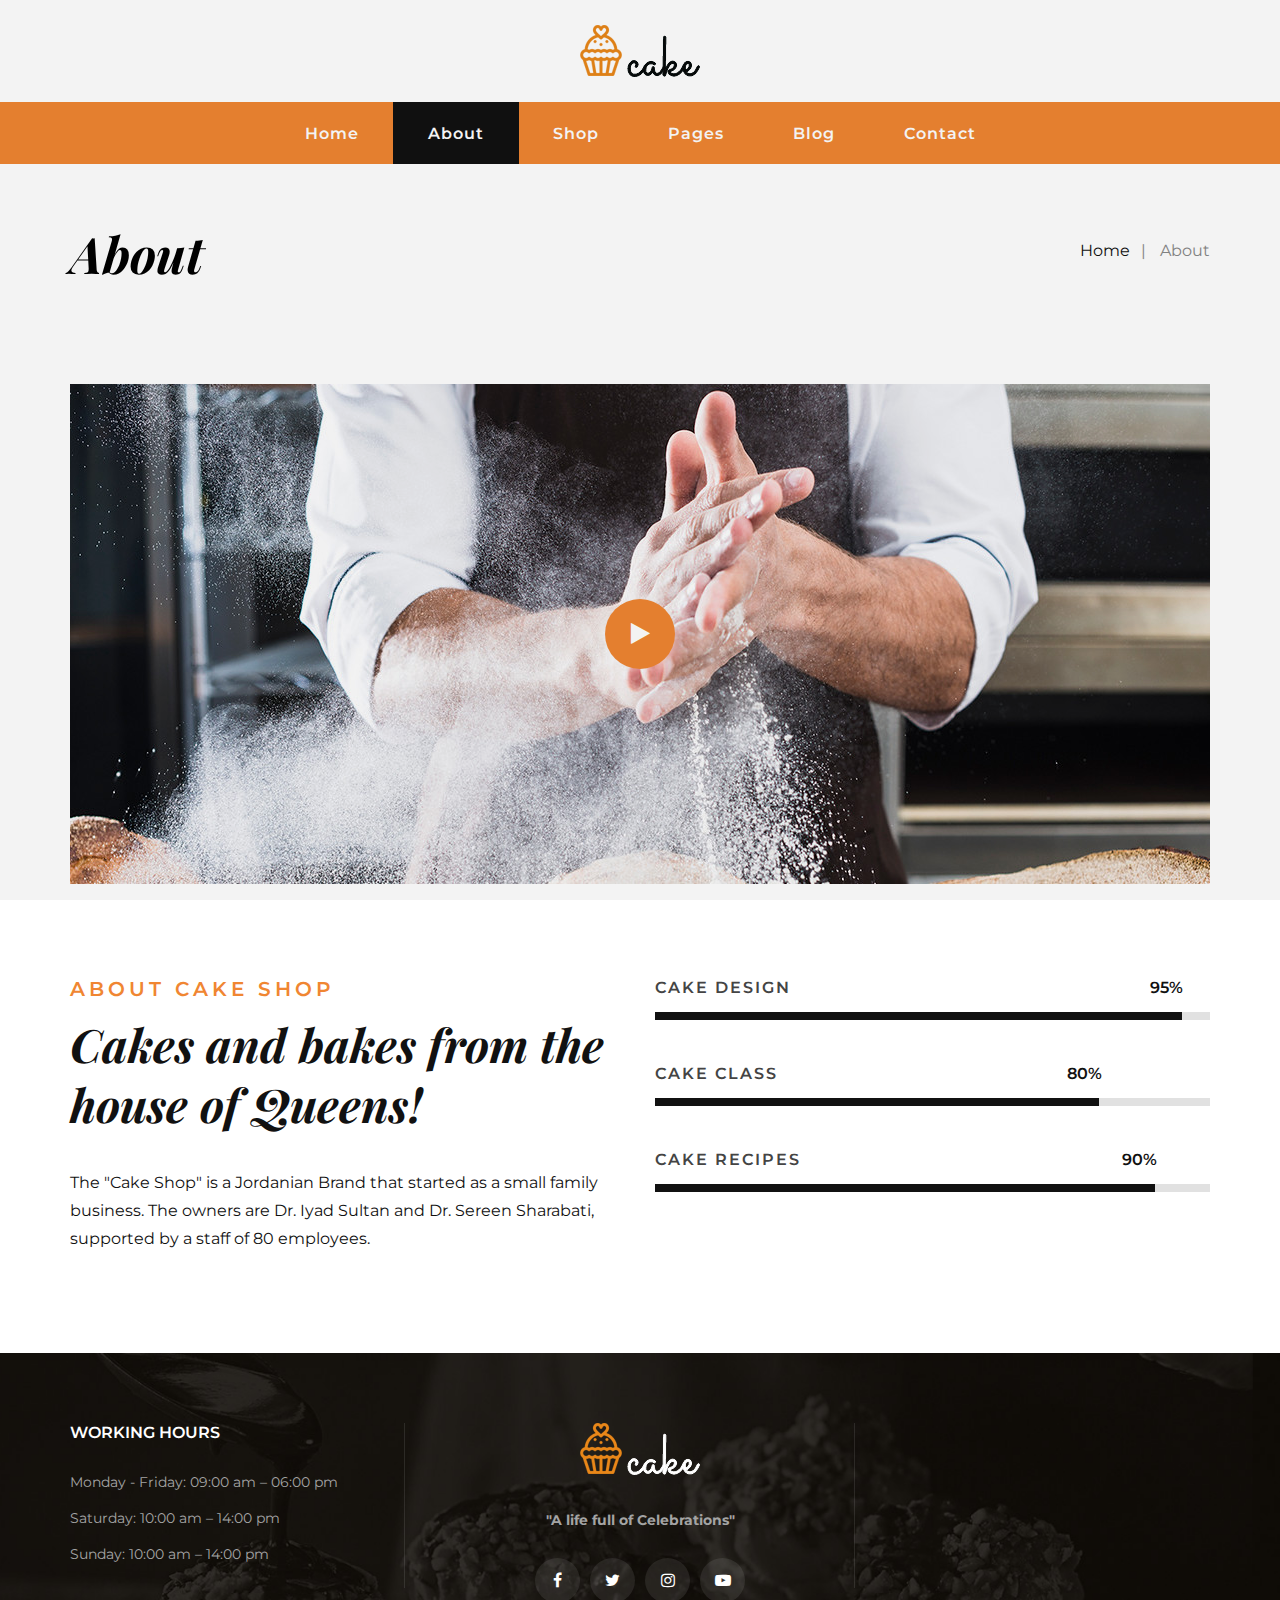
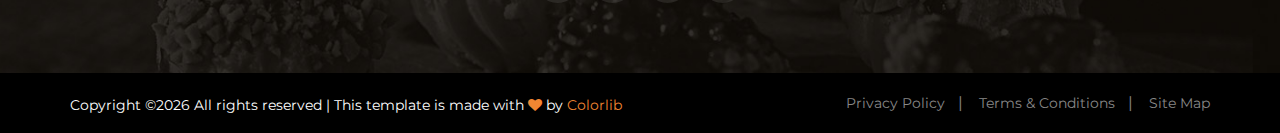
==== commit 5cf47adc: "About OK" ====
--- a/about.html
+++ b/about.html
@@ -78,35 +78,10 @@
                 <div class="row">
                     <div class="col-lg-12">
                         <div class="header__top__inner">
-                            <div class="header__top__left">
-                                <ul>
-                                    <li>USD <span class="arrow_carrot-down"></span>
-                                        <ul>
-                                            <li>EUR</li>
-                                            <li>USD</li>
-                                        </ul>
-                                    </li>
-                                    <li>ENG <span class="arrow_carrot-down"></span>
-                                        <ul>
-                                            <li>Spanish</li>
-                                            <li>ENG</li>
-                                        </ul>
-                                    </li>
-                                    <li><a href="#">Sign in</a> <span class="arrow_carrot-down"></span></li>
-                                </ul>
-                            </div>
                             <div class="header__logo">
                                 <a href="./index.html"><img src="img/logo.png" alt=""></a>
                             </div>
                             <div class="header__top__right">
-                                <div class="header__top__right__links">
-                                    <a href="#" class="search-switch"><img src="img/icon/search.png" alt=""></a>
-                                    <a href="#"><img src="img/icon/heart.png" alt=""></a>
-                                </div>
-                                <div class="header__top__right__cart">
-                                    <a href="#"><img src="img/icon/cart.png" alt=""> <span>0</span></a>
-                                    <div class="cart__price">Cart: <span>$0.00</span></div>
-                                </div>
                             </div>
                         </div>
                     </div>
@@ -213,247 +188,17 @@
         </div>
     </section>
     <!-- About Section End -->
-
-    <!-- Testimonial Section Begin -->
-    <section class="testimonial spad">
-        <div class="container">
-            <div class="row">
-                <div class="col-lg-12 text-center">
-                    <div class="section-title">
-                        <span>Testimonial</span>
-                        <h2>Our client say</h2>
-                    </div>
-                </div>
-            </div>
-            <div class="row">
-                <div class="testimonial__slider owl-carousel">
-                    <div class="col-lg-6">
-                        <div class="testimonial__item">
-                            <div class="testimonial__author">
-                                <div class="testimonial__author__pic">
-                                    <img src="img/testimonial/ta-1.jpg" alt="">
-                                </div>
-                                <div class="testimonial__author__text">
-                                    <h5>Kerry D.Silva</h5>
-                                    <span>New york</span>
-                                </div>
-                            </div>
-                            <div class="rating">
-                                <span class="icon_star"></span>
-                                <span class="icon_star"></span>
-                                <span class="icon_star"></span>
-                                <span class="icon_star"></span>
-                                <span class="icon_star-half_alt"></span>
-                            </div>
-                            <p>Lorem ipsum dolor sit amet, consectetur adipiscing elit, sed do eiusmod tempor incididunt
-                            ut labore et dolore magna aliqua viverra lacus vel facilisis.</p>
-                        </div>
-                    </div>
-                    <div class="col-lg-6">
-                        <div class="testimonial__item">
-                            <div class="testimonial__author">
-                                <div class="testimonial__author__pic">
-                                    <img src="img/testimonial/ta-2.jpg" alt="">
-                                </div>
-                                <div class="testimonial__author__text">
-                                    <h5>Kerry D.Silva</h5>
-                                    <span>New york</span>
-                                </div>
-                            </div>
-                            <div class="rating">
-                                <span class="icon_star"></span>
-                                <span class="icon_star"></span>
-                                <span class="icon_star"></span>
-                                <span class="icon_star"></span>
-                                <span class="icon_star-half_alt"></span>
-                            </div>
-                            <p>Lorem ipsum dolor sit amet, consectetur adipiscing elit, sed do eiusmod tempor incididunt
-                            ut labore et dolore magna aliqua viverra lacus vel facilisis.</p>
-                        </div>
-                    </div>
-                    <div class="col-lg-6">
-                        <div class="testimonial__item">
-                            <div class="testimonial__author">
-                                <div class="testimonial__author__pic">
-                                    <img src="img/testimonial/ta-1.jpg" alt="">
-                                </div>
-                                <div class="testimonial__author__text">
-                                    <h5>Ophelia Nunez</h5>
-                                    <span>London</span>
-                                </div>
-                            </div>
-                            <div class="rating">
-                                <span class="icon_star"></span>
-                                <span class="icon_star"></span>
-                                <span class="icon_star"></span>
-                                <span class="icon_star"></span>
-                                <span class="icon_star-half_alt"></span>
-                            </div>
-                            <p>Lorem ipsum dolor sit amet, consectetur adipiscing elit, sed do eiusmod tempor incididunt
-                            ut labore et dolore magna aliqua viverra lacus vel facilisis.</p>
-                        </div>
-                    </div>
-                    <div class="col-lg-6">
-                        <div class="testimonial__item">
-                            <div class="testimonial__author">
-                                <div class="testimonial__author__pic">
-                                    <img src="img/testimonial/ta-2.jpg" alt="">
-                                </div>
-                                <div class="testimonial__author__text">
-                                    <h5>Kerry D.Silva</h5>
-                                    <span>New york</span>
-                                </div>
-                            </div>
-                            <div class="rating">
-                                <span class="icon_star"></span>
-                                <span class="icon_star"></span>
-                                <span class="icon_star"></span>
-                                <span class="icon_star"></span>
-                                <span class="icon_star-half_alt"></span>
-                            </div>
-                            <p>Lorem ipsum dolor sit amet, consectetur adipiscing elit, sed do eiusmod tempor incididunt
-                            ut labore et dolore magna aliqua viverra lacus vel facilisis.</p>
-                        </div>
-                    </div>
-                    <div class="col-lg-6">
-                        <div class="testimonial__item">
-                            <div class="testimonial__author">
-                                <div class="testimonial__author__pic">
-                                    <img src="img/testimonial/ta-1.jpg" alt="">
-                                </div>
-                                <div class="testimonial__author__text">
-                                    <h5>Ophelia Nunez</h5>
-                                    <span>London</span>
-                                </div>
-                            </div>
-                            <div class="rating">
-                                <span class="icon_star"></span>
-                                <span class="icon_star"></span>
-                                <span class="icon_star"></span>
-                                <span class="icon_star"></span>
-                                <span class="icon_star-half_alt"></span>
-                            </div>
-                            <p>Lorem ipsum dolor sit amet, consectetur adipiscing elit, sed do eiusmod tempor incididunt
-                            ut labore et dolore magna aliqua viverra lacus vel facilisis.</p>
-                        </div>
-                    </div>
-                    <div class="col-lg-6">
-                        <div class="testimonial__item">
-                            <div class="testimonial__author">
-                                <div class="testimonial__author__pic">
-                                    <img src="img/testimonial/ta-2.jpg" alt="">
-                                </div>
-                                <div class="testimonial__author__text">
-                                    <h5>Kerry D.Silva</h5>
-                                    <span>New york</span>
-                                </div>
-                            </div>
-                            <div class="rating">
-                                <span class="icon_star"></span>
-                                <span class="icon_star"></span>
-                                <span class="icon_star"></span>
-                                <span class="icon_star"></span>
-                                <span class="icon_star-half_alt"></span>
-                            </div>
-                            <p>Lorem ipsum dolor sit amet, consectetur adipiscing elit, sed do eiusmod tempor incididunt
-                            ut labore et dolore magna aliqua viverra lacus vel facilisis.</p>
-                        </div>
-                    </div>
-                </div>
-            </div>
-        </div>
-    </section>
-    <!-- Testimonial Section End -->
-
-    <!-- Team Section Begin -->
-    <section class="team spad">
-        <div class="container">
-            <div class="row">
-                <div class="col-lg-7 col-md-7 col-sm-7">
-                    <div class="section-title">
-                        <span>Our team</span>
-                        <h2>Sweet Baker </h2>
-                    </div>
-                </div>
-                <div class="col-lg-5 col-md-5 col-sm-5">
-                    <div class="team__btn">
-                        <a href="#" class="primary-btn">Join Us</a>
-                    </div>
-                </div>
-            </div>
-            <div class="row">
-                <div class="col-lg-3  col-md-6 col-sm-6">
-                    <div class="team__item set-bg" data-setbg="img/team/team-1.jpg">
-                        <div class="team__item__text">
-                            <h6>Randy Butler</h6>
-                            <span>Decorater</span>
-                            <div class="team__item__social">
-                                <a href="#"><i class="fa fa-facebook"></i></a>
-                                <a href="#"><i class="fa fa-twitter"></i></a>
-                                <a href="#"><i class="fa fa-instagram"></i></a>
-                                <a href="#"><i class="fa fa-youtube-play"></i></a>
-                            </div>
-                        </div>
-                    </div>
-                </div>
-                <div class="col-lg-3  col-md-6 col-sm-6">
-                    <div class="team__item set-bg" data-setbg="img/team/team-2.jpg">
-                        <div class="team__item__text">
-                            <h6>Randy Butler</h6>
-                            <span>Decorater</span>
-                            <div class="team__item__social">
-                                <a href="#"><i class="fa fa-facebook"></i></a>
-                                <a href="#"><i class="fa fa-twitter"></i></a>
-                                <a href="#"><i class="fa fa-instagram"></i></a>
-                                <a href="#"><i class="fa fa-youtube-play"></i></a>
-                            </div>
-                        </div>
-                    </div>
-                </div>
-                <div class="col-lg-3  col-md-6 col-sm-6">
-                    <div class="team__item set-bg" data-setbg="img/team/team-3.jpg">
-                        <div class="team__item__text">
-                            <h6>Randy Butler</h6>
-                            <span>Decorater</span>
-                            <div class="team__item__social">
-                                <a href="#"><i class="fa fa-facebook"></i></a>
-                                <a href="#"><i class="fa fa-twitter"></i></a>
-                                <a href="#"><i class="fa fa-instagram"></i></a>
-                                <a href="#"><i class="fa fa-youtube-play"></i></a>
-                            </div>
-                        </div>
-                    </div>
-                </div>
-                <div class="col-lg-3  col-md-6 col-sm-6">
-                    <div class="team__item set-bg" data-setbg="img/team/team-4.jpg">
-                        <div class="team__item__text">
-                            <h6>Randy Butler</h6>
-                            <span>Decorater</span>
-                            <div class="team__item__social">
-                                <a href="#"><i class="fa fa-facebook"></i></a>
-                                <a href="#"><i class="fa fa-twitter"></i></a>
-                                <a href="#"><i class="fa fa-instagram"></i></a>
-                                <a href="#"><i class="fa fa-youtube-play"></i></a>
-                            </div>
-                        </div>
-                    </div>
-                </div>
-            </div>
-        </div>
-    </section>
-    <!-- Team Section End -->
-
-    <!-- Footer Section Begin -->
-    <footer class="footer set-bg" data-setbg="img/footer-bg.jpg">
+       <!-- Footer Section Begin -->
+       <footer class="footer set-bg" data-setbg="img/footer-bg.jpg">
         <div class="container">
             <div class="row">
                 <div class="col-lg-4 col-md-6 col-sm-6">
                     <div class="footer__widget">
                         <h6>WORKING HOURS</h6>
                         <ul>
-                            <li>Monday - Friday: 08:00 am – 08:30 pm</li>
-                            <li>Saturday: 10:00 am – 16:30 pm</li>
-                            <li>Sunday: 10:00 am – 16:30 pm</li>
+                            <li>Monday - Friday: 09:00 am – 06:00 pm</li>
+                            <li>Saturday: 10:00 am – 14:00 pm</li>
+                            <li>Sunday: 10:00 am – 14:00 pm</li>
                         </ul>
                     </div>
                 </div>
@@ -462,24 +207,13 @@
                         <div class="footer__logo">
                             <a href="#"><img src="img/footer-logo.png" alt=""></a>
                         </div>
-                        <p>Lorem ipsum dolor amet, consectetur adipiscing elit, sed do eiusmod tempor incididunt ut
-                        labore dolore magna aliqua.</p>
+                        <p><strong>"A life full of Celebrations"</strong></p>
                         <div class="footer__social">
                             <a href="#"><i class="fa fa-facebook"></i></a>
                             <a href="#"><i class="fa fa-twitter"></i></a>
                             <a href="#"><i class="fa fa-instagram"></i></a>
                             <a href="#"><i class="fa fa-youtube-play"></i></a>
                         </div>
-                    </div>
-                </div>
-                <div class="col-lg-4 col-md-6 col-sm-6">
-                    <div class="footer__newslatter">
-                        <h6>Subscribe</h6>
-                        <p>Get latest updates and offers.</p>
-                        <form action="#">
-                            <input type="text" placeholder="Email">
-                            <button type="submit"><i class="fa fa-send-o"></i></button>
-                        </form>
                     </div>
                 </div>
             </div>
@@ -508,6 +242,7 @@
 </footer>
 <!-- Footer Section End -->
 
+
 <!-- Search Begin -->
 <div class="search-model">
     <div class="h-100 d-flex align-items-center justify-content-center">
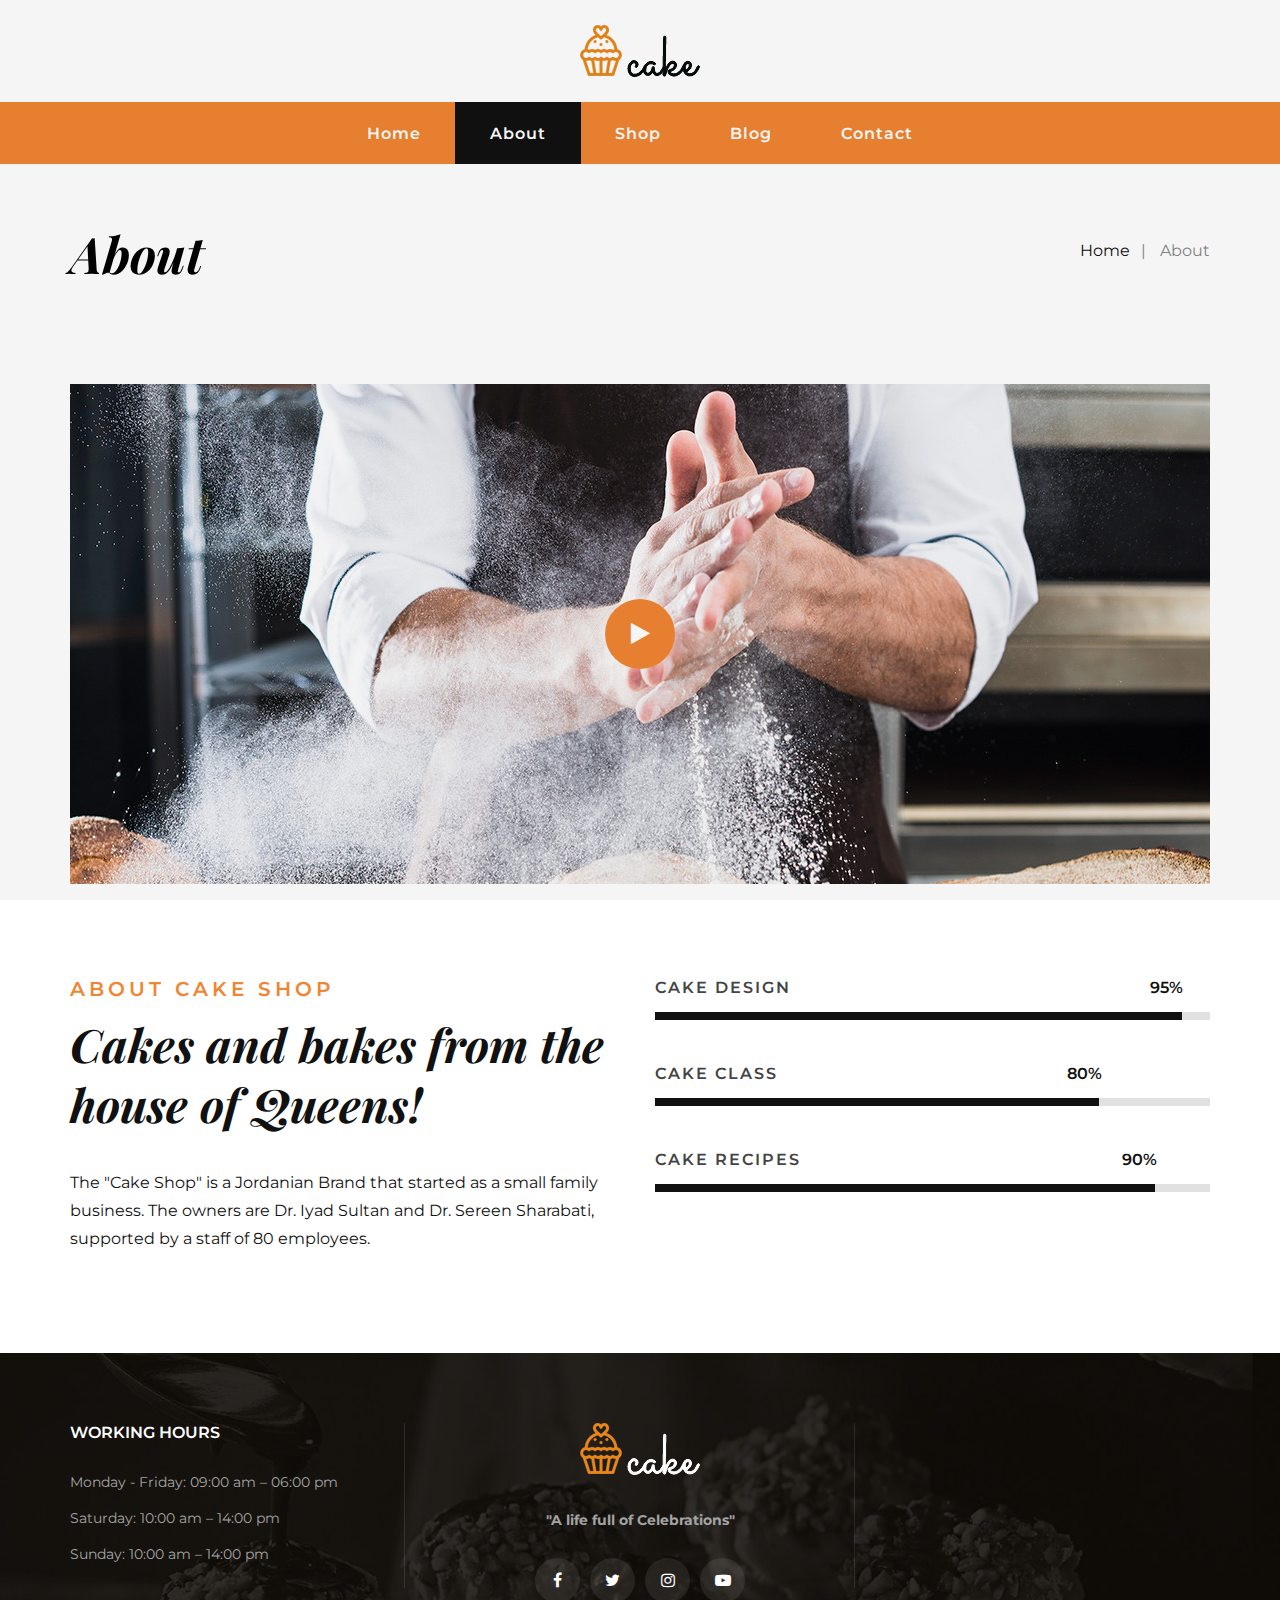
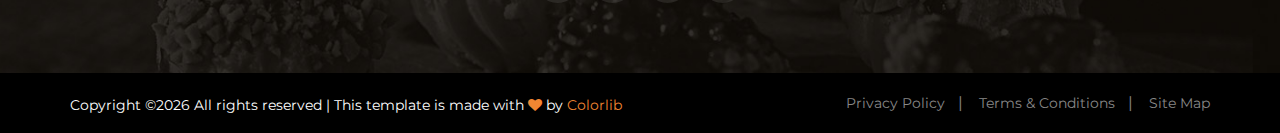
==== commit 28dfe023: "Pages OK" ====
--- a/about.html
+++ b/about.html
@@ -97,16 +97,6 @@
                             <li><a href="./index.html">Home</a></li>
                             <li class="active"><a href="./about.html">About</a></li>
                             <li><a href="./shop.html">Shop</a></li>
-                            <li><a href="#">Pages</a>
-                                <ul class="dropdown">
-                                    <li><a href="./shop-details.html">Shop Details</a></li>
-                                    <li><a href="./shoping-cart.html">Shoping Cart</a></li>
-                                    <li><a href="./checkout.html">Check Out</a></li>
-                                    <li><a href="./wisslist.html">Wisslist</a></li>
-                                    <li><a href="./Class.html">Class</a></li>
-                                    <li><a href="./blog-details.html">Blog Details</a></li>
-                                </ul>
-                            </li>
                             <li><a href="./blog.html">Blog</a></li>
                             <li><a href="./contact.html">Contact</a></li>
                         </ul>
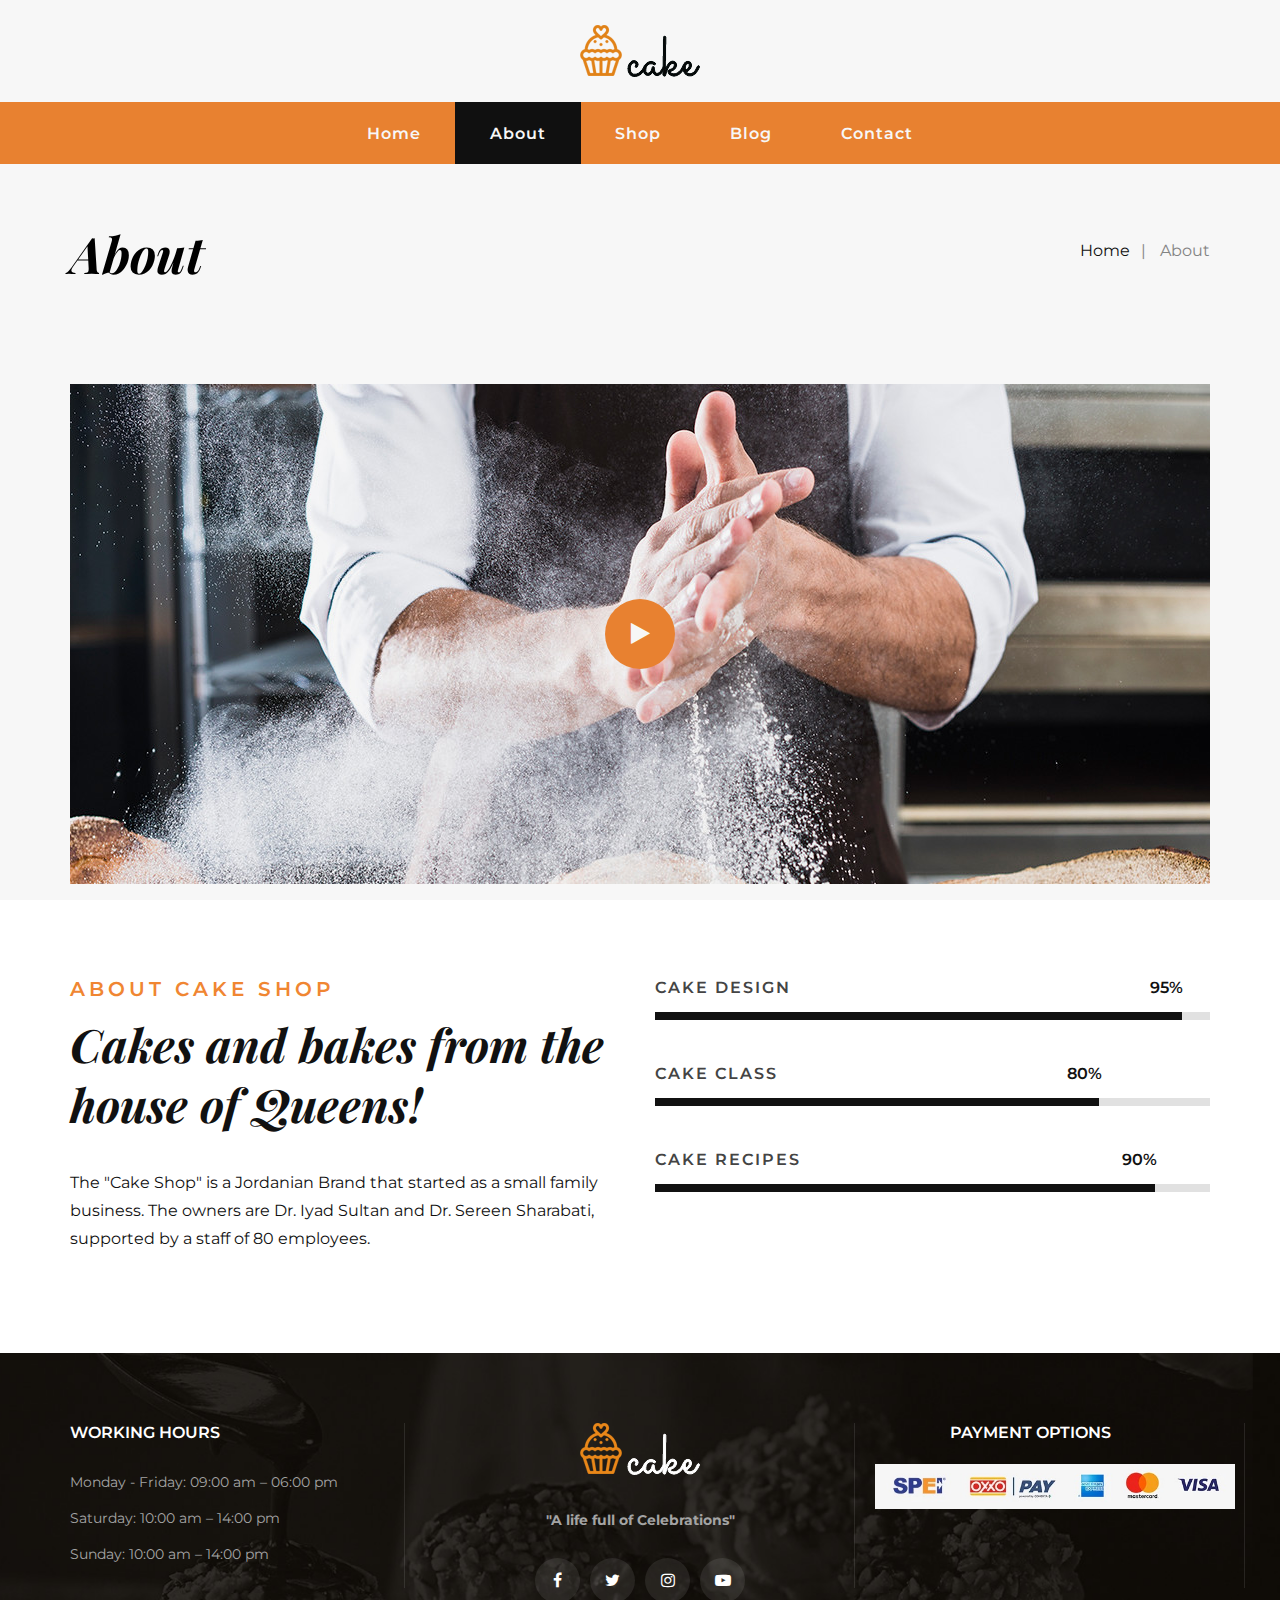
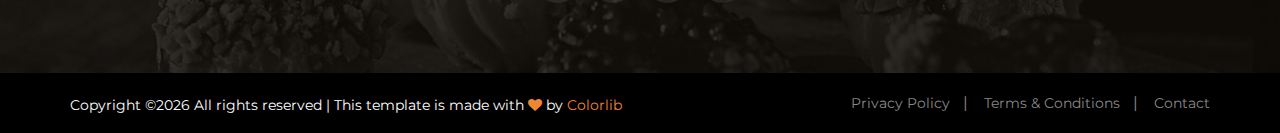
==== commit d4d2adcb: "Uodate templete" ====
--- a/about.html
+++ b/about.html
@@ -206,6 +206,14 @@
                         </div>
                     </div>
                 </div>
+                <div class="col-lg-4 col-md-6 col-sm-6">
+                    <div class="footer__about">
+                        <div class="footer__payments">
+                            <h6>Payment options</h6>
+                            <a href="#"><img src="img/payments.jpg" alt=""></a>
+                        </div>
+                    </div>
+                </div>
             </div>
         </div>
         <div class="copyright">
@@ -222,7 +230,7 @@
                         <ul>
                             <li><a href="#">Privacy Policy</a></li>
                             <li><a href="#">Terms & Conditions</a></li>
-                            <li><a href="#">Site Map</a></li>
+                            <li><a href="#">Contact</a></li>
                         </ul>
                     </div>
                 </div>
--- a/css/style.css
+++ b/css/style.css
@@ -1187,6 +1187,21 @@
   margin-right: 0;
 }
 
+.footer__payments {
+  position: relative;
+  margin-bottom: 30px;
+}
+
+.footer__payments h6 {
+  color: #ffffff;
+  font-weight: 600;
+  text-transform: uppercase;
+  margin-bottom: 22px;
+}
+.footer__payments img {
+  margin-left: 7%;
+
+}
 .footer__newslatter {
   padding-left: 50px;
   margin-bottom: 30px;
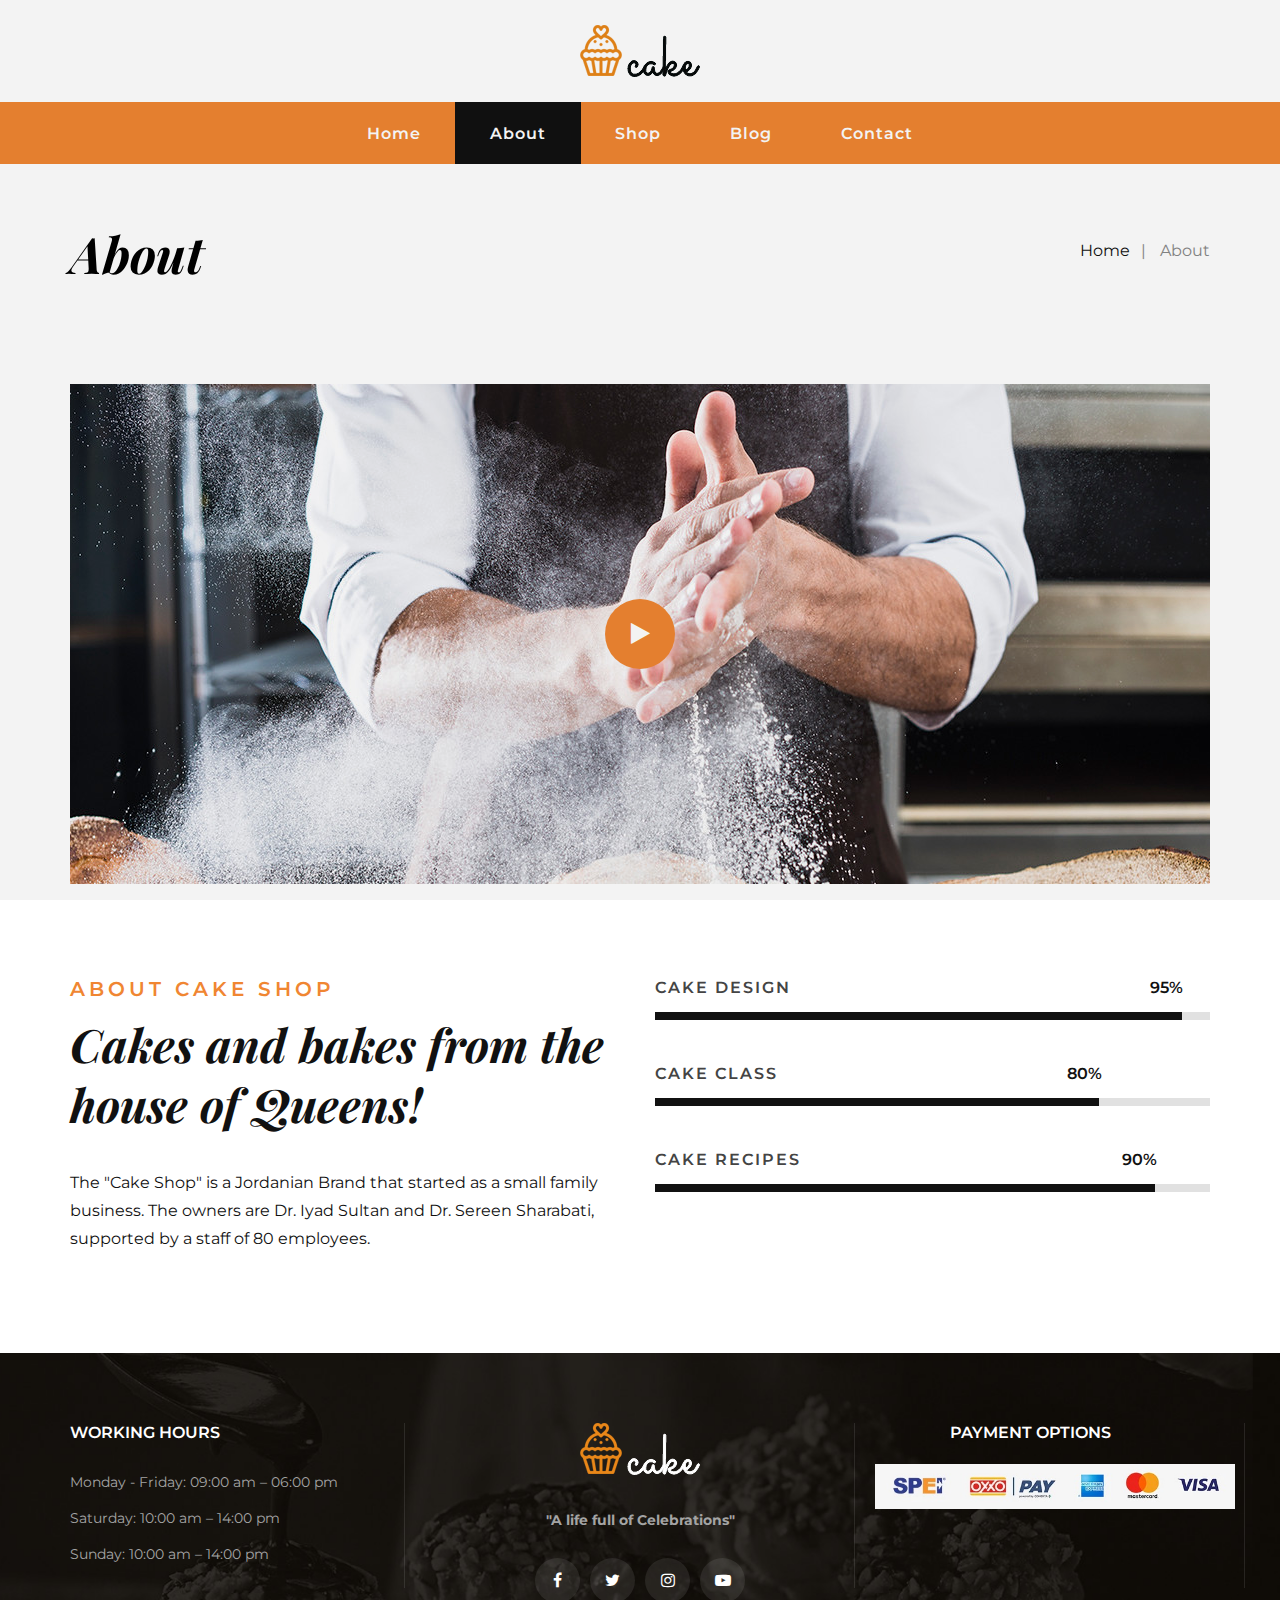
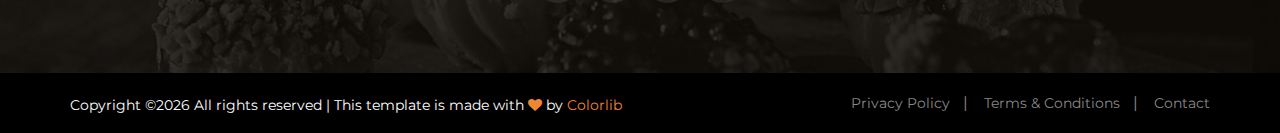
==== commit 04188ba6: "add ico" ====
--- a/about.html
+++ b/about.html
@@ -3,11 +3,12 @@
 
 <head>
     <meta charset="UTF-8">
-    <meta name="description" content="Cake Template">
+    <meta name="description" content="Sweet Cake">
     <meta name="keywords" content="Cake, unica, creative, html">
     <meta name="viewport" content="width=device-width, initial-scale=1.0">
     <meta http-equiv="X-UA-Compatible" content="ie=edge">
-    <title>Cake | Template</title>
+    <link rel=”Shortcut Icon” href=”favicon.ico” type=”image/x-icon” />
+    <title>Sweet Cake</title>
 
     <!-- Google Font -->
     <link href="https://fonts.googleapis.com/css2?family=Playfair+Display:wght@400;500;600;700;800;900&display=swap"
--- a/css/style.css
+++ b/css/style.css
@@ -1423,7 +1423,6 @@
   position: relative;
 }
 .shop__option__search form .nice-select {
-  float: left;
   border: none;
   background: transparent;
   display: inline-block;
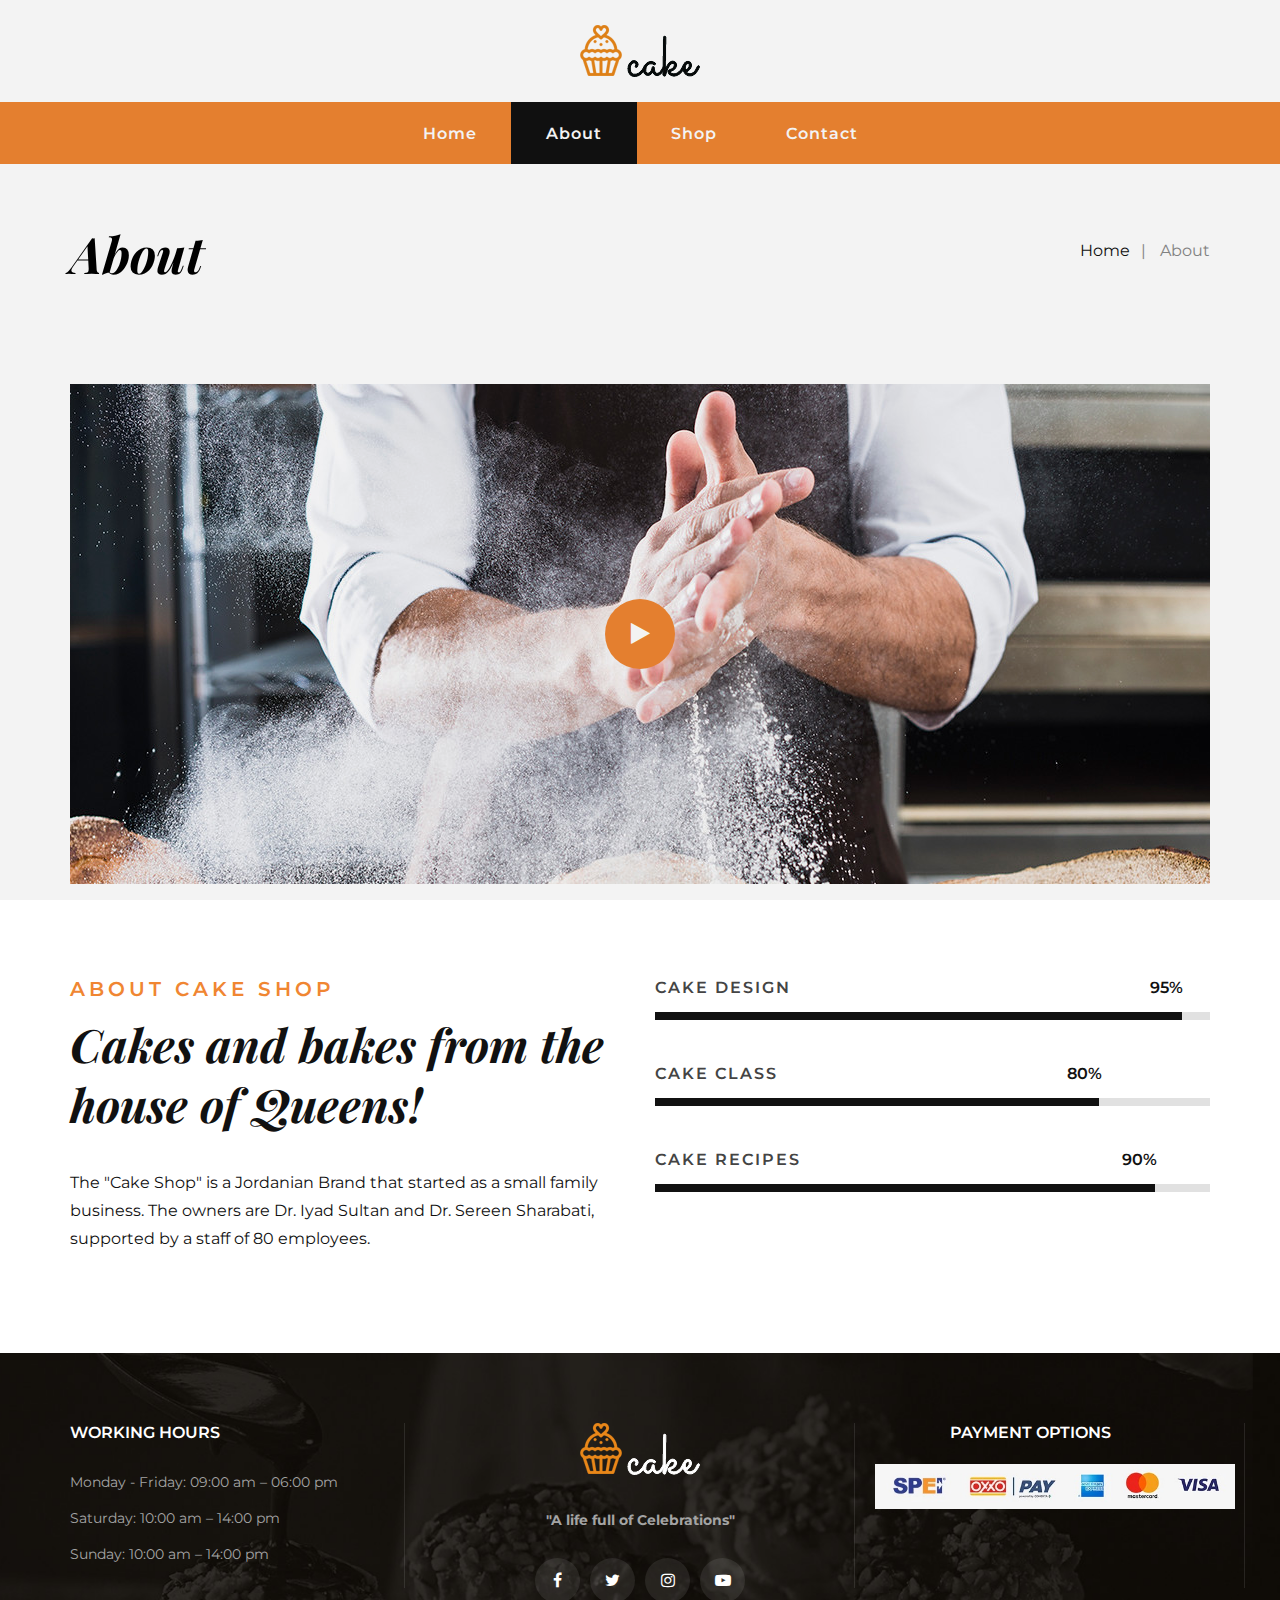
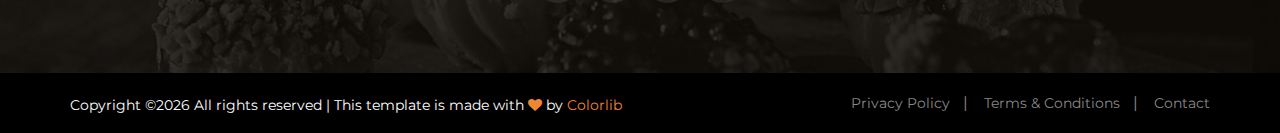
==== commit 71e05ac1: "add table" ====
--- a/about.html
+++ b/about.html
@@ -53,21 +53,6 @@
         </div>
         <div id="mobile-menu-wrap"></div>
         <div class="offcanvas__option">
-            <ul>
-                <li>USD <span class="arrow_carrot-down"></span>
-                    <ul>
-                        <li>EUR</li>
-                        <li>USD</li>
-                    </ul>
-                </li>
-                <li>ENG <span class="arrow_carrot-down"></span>
-                    <ul>
-                        <li>Spanish</li>
-                        <li>ENG</li>
-                    </ul>
-                </li>
-                <li><a href="#">Sign in</a> <span class="arrow_carrot-down"></span></li>
-            </ul>
         </div>
     </div>
     <!-- Offcanvas Menu End -->
@@ -98,7 +83,6 @@
                             <li><a href="./index.html">Home</a></li>
                             <li class="active"><a href="./about.html">About</a></li>
                             <li><a href="./shop.html">Shop</a></li>
-                            <li><a href="./blog.html">Blog</a></li>
                             <li><a href="./contact.html">Contact</a></li>
                         </ul>
                     </nav>
--- a/css/style.css
+++ b/css/style.css
@@ -512,6 +512,92 @@
   -o-transition: all, 0.3s;
   transition: all, 0.3s;
 }
+.submenu {
+  position: relative;
+}
+
+.submenu #carrito{
+  display: none;
+}
+.submenu:hover #carrito{
+  display: block;
+  position: absolute;
+  right:0;
+
+  top:100%;
+  z-index: 1;
+  background-color: white;
+  padding: 20px;
+  min-height: 400px;
+  min-width: 300px;
+}
+
+.erase {
+  background-color: red;
+  border-radius: 50%;
+  padding: 5px 10px;
+  text-decoration: none;
+  color: white;
+  font-weight: bold;
+}
+
+.button,
+input[type="submit"],
+input[type="reset"],
+input[type="button"] {
+  display: inline-block;
+  height: 38px;
+  padding: 0 15px;
+  color: #555;
+  text-align: center;
+  font-size: 11px;
+  font-weight: 600;
+  line-height: 38px;
+  letter-spacing: .1rem;
+  text-transform: uppercase;
+  text-decoration: none;
+  white-space: nowrap;
+  background-color: transparent;
+  border-radius: 4px;
+  border: 1px solid #bbb;
+  cursor: pointer;
+  box-sizing: border-box; }
+.button:hover,
+button:hover,
+input[type="submit"]:hover,
+input[type="reset"]:hover,
+input[type="button"]:hover,
+.button:focus,
+button:focus,
+input[type="submit"]:focus,
+input[type="reset"]:focus,
+input[type="button"]:focus {
+  color: #333;
+  border-color: #888;
+  outline: 0; }
+.button.button-primary,
+button.button-primary,
+input[type="submit"].button-primary,
+input[type="reset"].button-primary,
+input[type="button"].button-primary {
+  color: #FFF;
+  background-color: #33C3F0;
+  border-color: #33C3F0; }
+.button.button-primary:hover,
+button.button-primary:hover,
+input[type="submit"].button-primary:hover,
+input[type="reset"].button-primary:hover,
+input[type="button"].button-primary:hover,
+.button.button-primary:focus,
+button.button-primary:focus,
+input[type="submit"].button-primary:focus,
+input[type="reset"].button-primary:focus,
+input[type="button"].button-primary:focus {
+  color: #FFF;
+  background-color: #1EAEDB;
+  border-color: #1EAEDB; }
+
+
 
 .offcanvas-menu-wrapper {
   display: none;
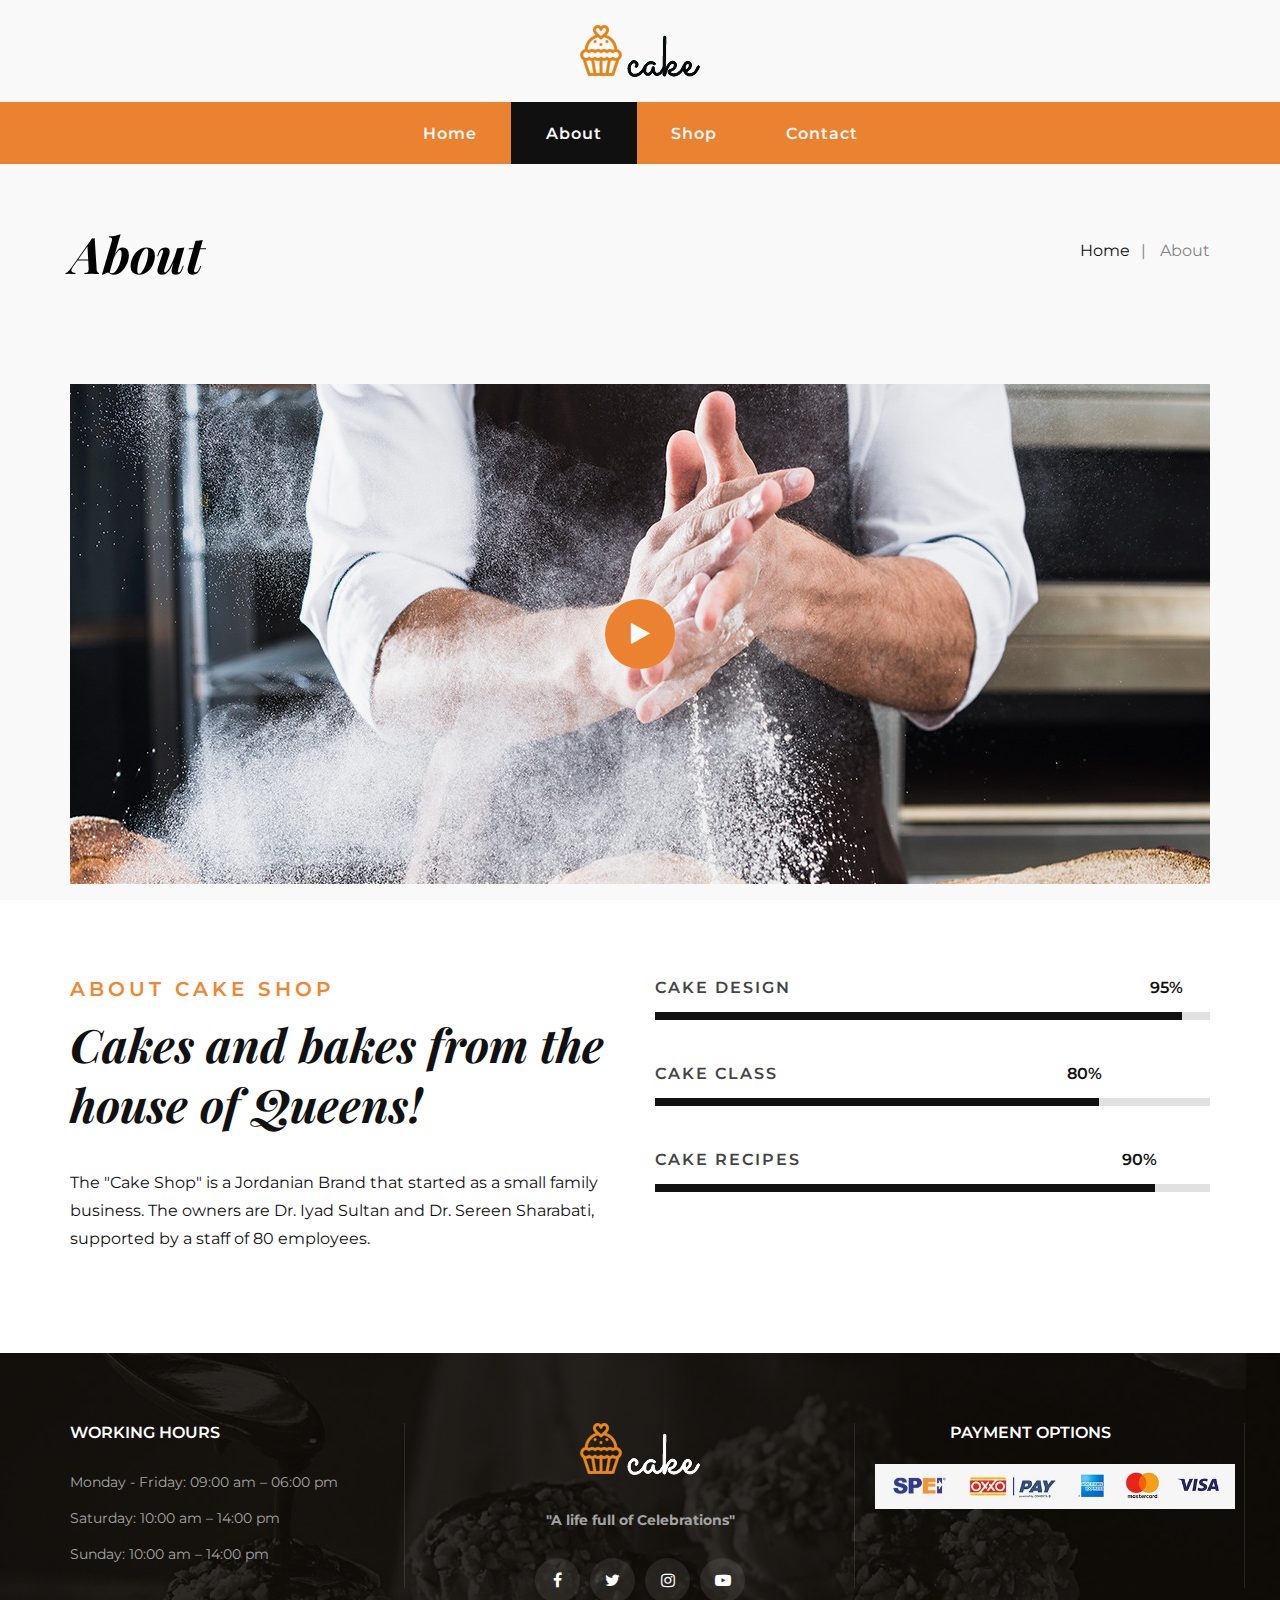
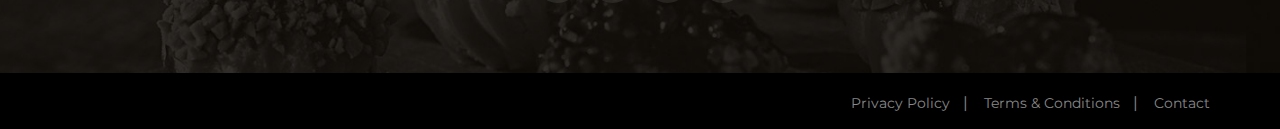
==== commit d992ad03: "update licence" ====
--- a/about.html
+++ b/about.html
@@ -204,12 +204,10 @@
         <div class="copyright">
             <div class="container">
                 <div class="row">
-                    <div class="col-lg-7">
-                        <p class="copyright__text text-white"><!-- Link back to Colorlib can't be removed. Template is licensed under CC BY 3.0. -->
-                          Copyright &copy;<script>document.write(new Date().getFullYear());</script> All rights reserved | This template is made with <i class="fa fa-heart" aria-hidden="true"></i> by <a href="https://colorlib.com" target="_blank">Colorlib</a>
-                          <!-- Link back to Colorlib can't be removed. Template is licensed under CC BY 3.0. -->
-                      </p>
-                  </div>
+                   <div class="col-lg-7">
+                        <p>
+                        </p>
+                  </div> 
                   <div class="col-lg-5">
                     <div class="copyright__widget">
                         <ul>
--- a/css/style.css
+++ b/css/style.css
@@ -103,6 +103,11 @@
   margin: 0;
 }
 
+.error{
+  background: #ff0000;
+  color: white;
+  text-align: center;
+}
 /*---------------------
   Helper CSS
 -----------------------*/
@@ -173,6 +178,14 @@
   display: inline-block;
   letter-spacing: 2px;
   padding: 14px 30px;
+}
+
+.site-btn:disabled,
+.site-btn[disabled]{
+  background: #444444;
+  cursor: not-allowed;
+  opacity: 0.50;
+  color: white;
 }
 
 /* Preloder */
@@ -514,24 +527,43 @@
 }
 .submenu {
   position: relative;
-}
-
-.submenu #carrito{
+  list-style-type: none;
+}
+
+.submenu #divCart{
   display: none;
 }
-.submenu:hover #carrito{
+.submenu:hover #divCart{
   display: block;
   position: absolute;
   right:0;
-
   top:100%;
   z-index: 1;
-  background-color: white;
+  /*background-color:rgba(254, 216, 177, 0.8) ;*/
+  background-color:rgba(255, 255, 255, 0.8) ;
   padding: 20px;
-  min-height: 400px;
+  min-height: 300px;
   min-width: 300px;
 }
 
+.u-full-width {
+  width: 100%;
+  align-items: center;
+  align-self: center;
+  align-self: start;
+  box-sizing: border-box; }
+.u-max-full-width {
+  max-width: 100%;
+  box-sizing: border-box; }
+.u-pull-right {
+  float: right; }
+.u-pull-left {
+  float: left; }
+
+.tr{
+  border-bottom:1px solid #aaa;
+  margin-top: 15%;
+}  
 .erase {
   background-color: red;
   border-radius: 50%;
@@ -550,6 +582,7 @@
   padding: 0 15px;
   color: #555;
   text-align: center;
+  align-items: center;
   font-size: 11px;
   font-weight: 600;
   line-height: 38px;
@@ -560,9 +593,10 @@
   background-color: transparent;
   border-radius: 4px;
   border: 1px solid #bbb;
+  margin-left: 25%;
+  margin-top: 5px;
   cursor: pointer;
   box-sizing: border-box; }
-.button:hover,
 button:hover,
 input[type="submit"]:hover,
 input[type="reset"]:hover,
@@ -1853,23 +1887,19 @@
 /*---------------------
   Shopping Cart
 -----------------------*/
-.shopping__cart__table {
-  margin-bottom: 30px;
-}
+
 .shopping__cart__table table {
   width: 100%;
 }
-.shopping__cart__table table thead {
-  border-bottom: 1px solid #f2f2f2;
-}
-.shopping__cart__table table thead tr th {
+.shopping__cart__table table thead{
   color: #111111;
   font-size: 16px;
   font-weight: 600;
   text-transform: uppercase;
   padding-bottom: 25px;
 }
-.shopping__cart__table table tbody tr {
+
+.shopping__cart__table table tr{
   border-bottom: 1px solid #f2f2f2;
 }
 .shopping__cart__table table tbody tr td {
@@ -1936,6 +1966,15 @@
   border-radius: 50%;
   line-height: 38px;
   text-align: center;
+}
+
+.eraseCupcake {
+  background-color: red;
+  border-radius: 50%;
+  padding: 0.5px 4px;
+  text-decoration: none;
+  color: white;
+  font-weight: bold;
 }
 
 .continue__btn.update__btn {
